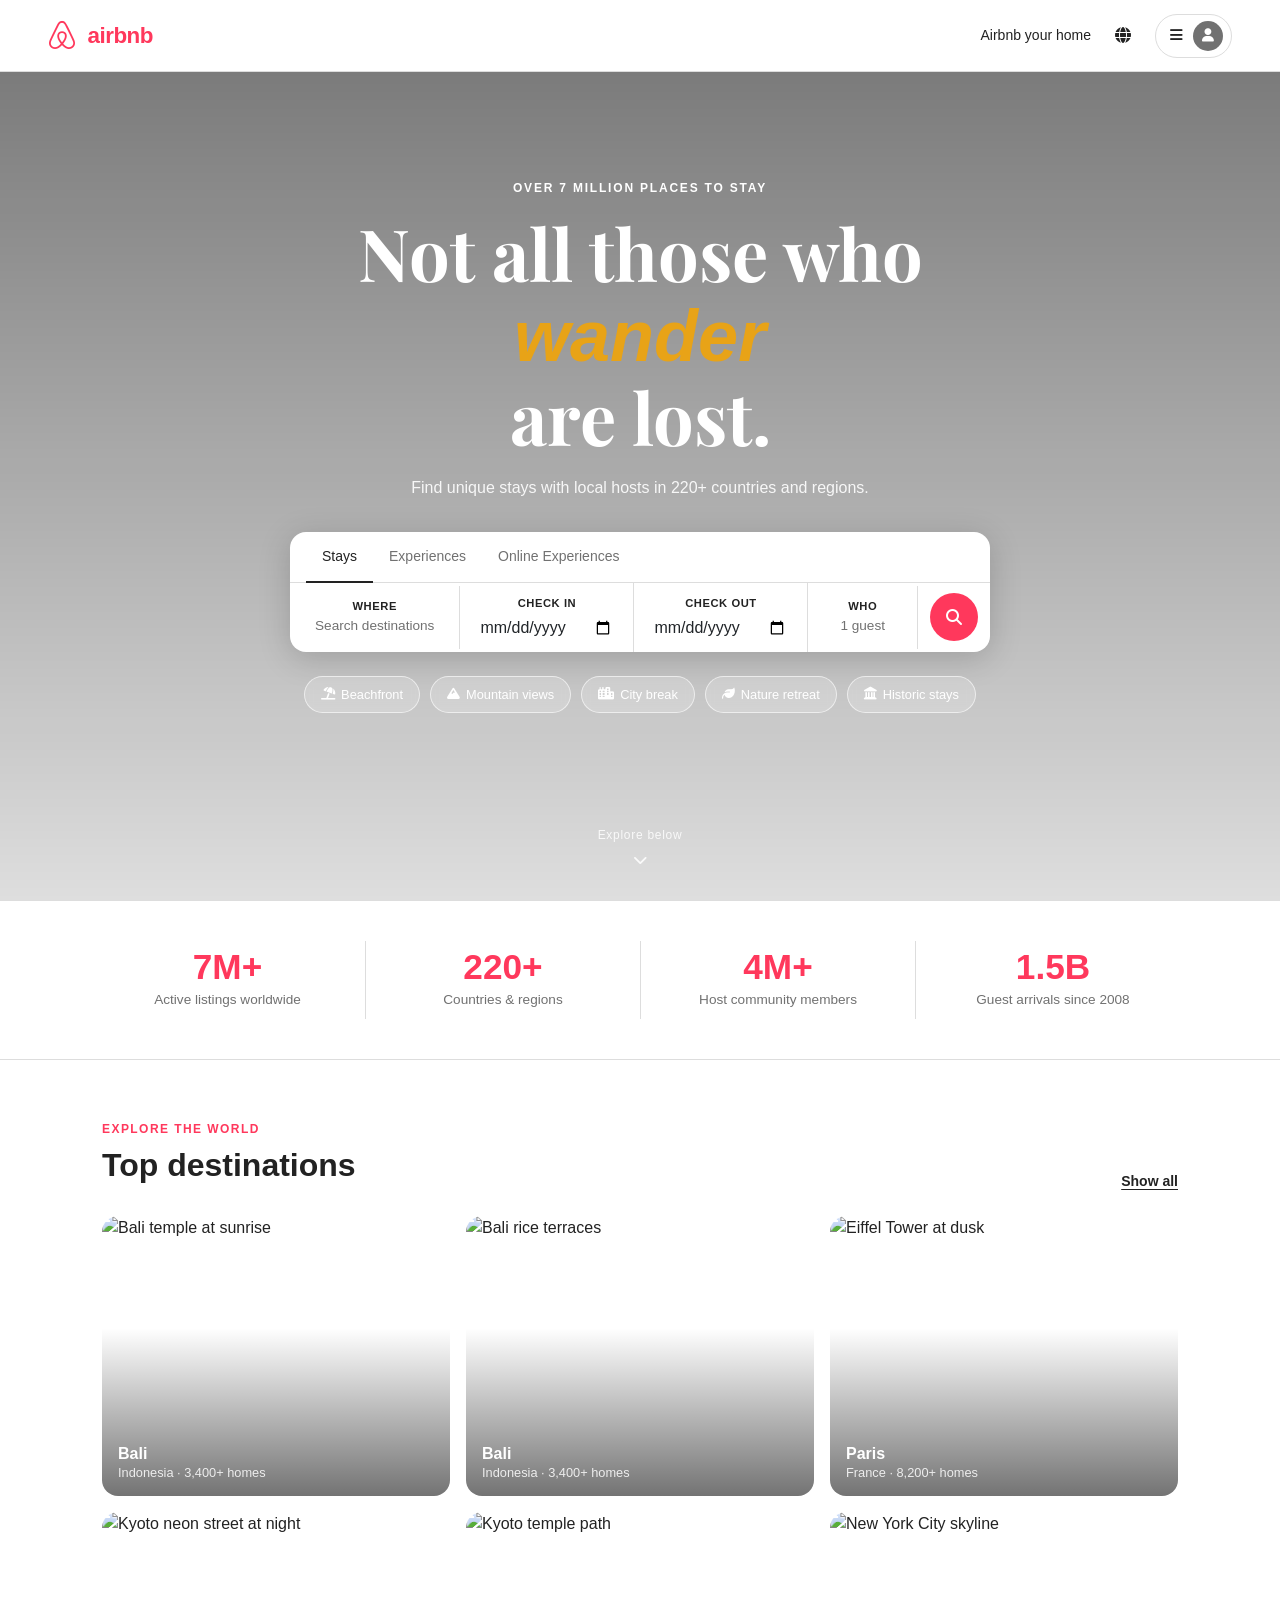
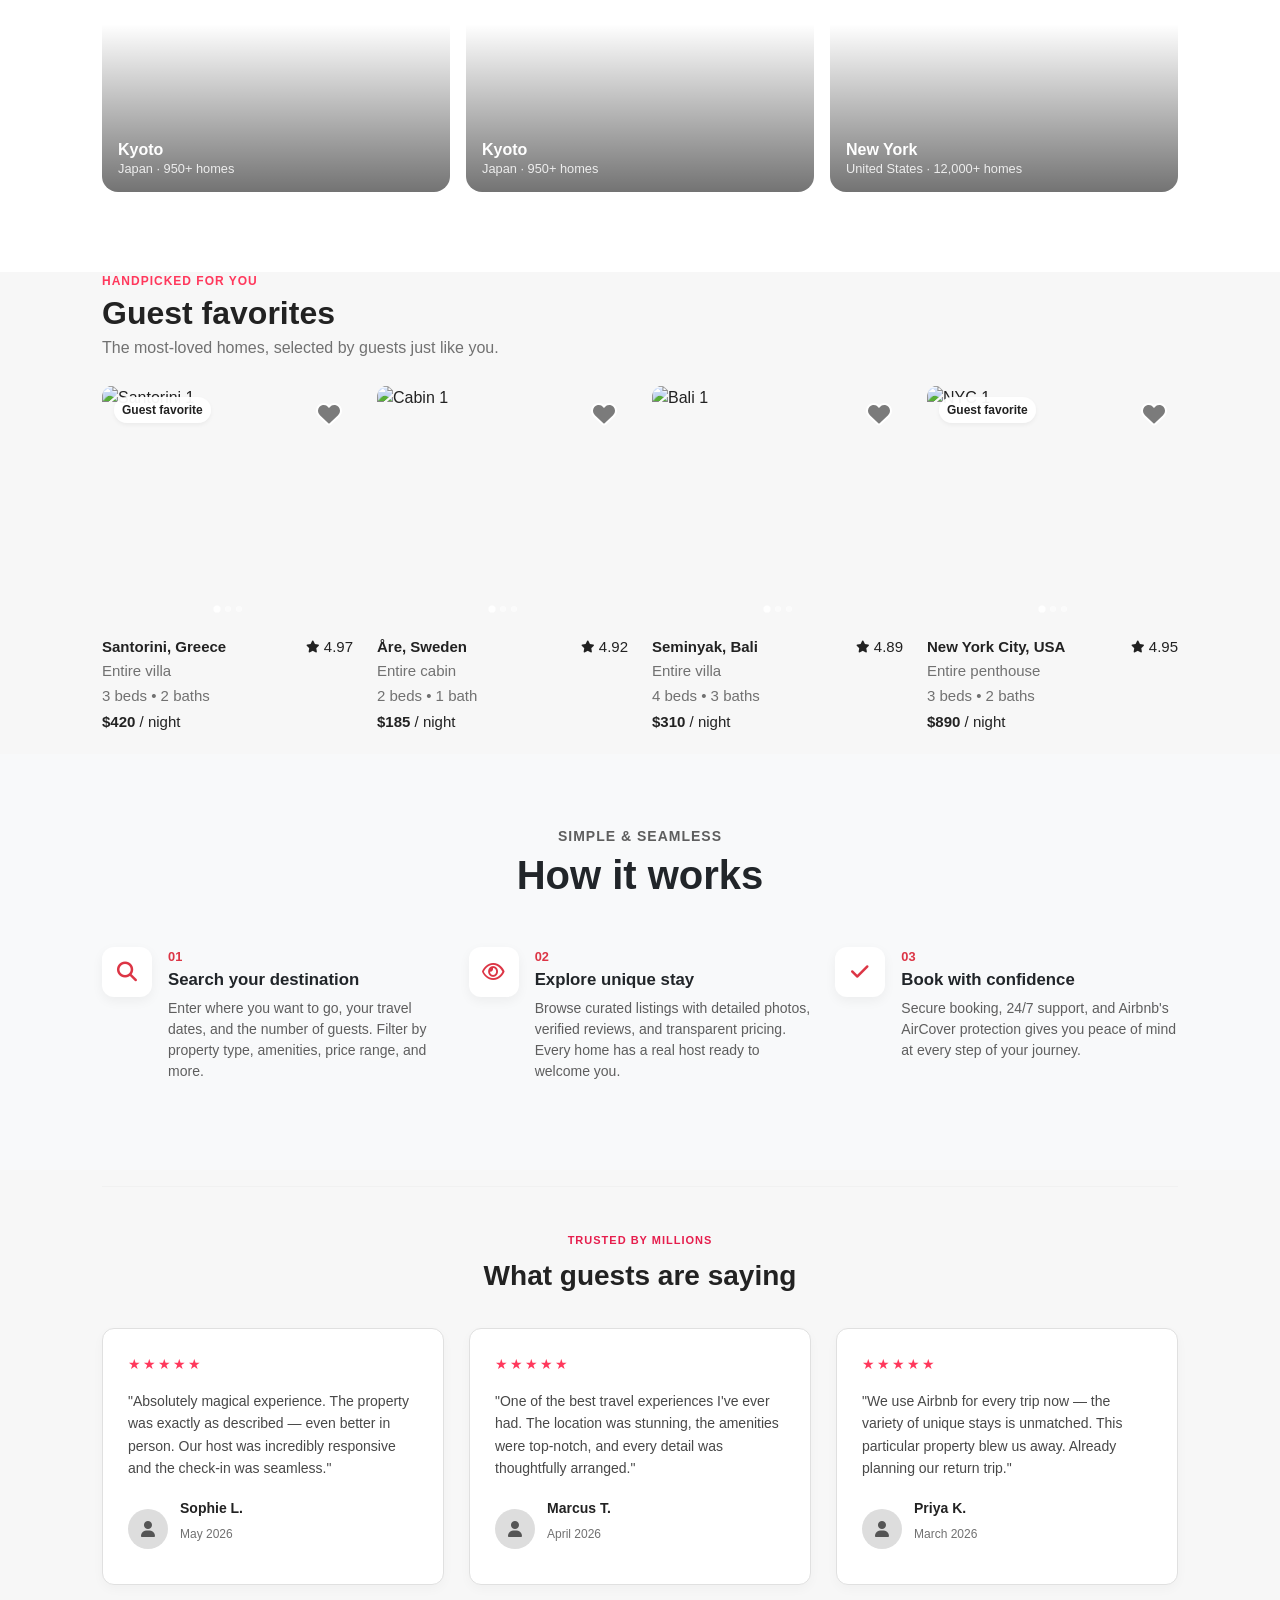
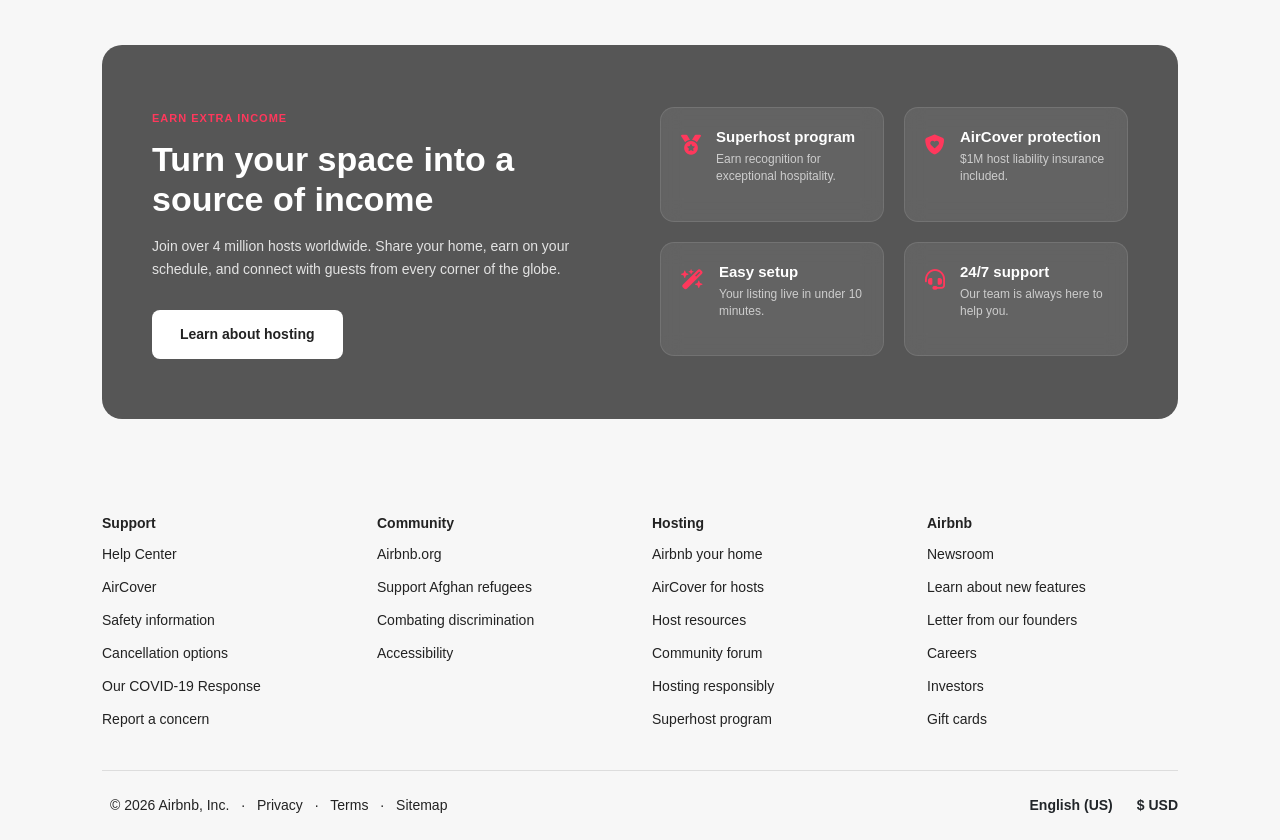
==== index.html @ 37ff48f1 "style(hero, layout): darken hero background and fix container alignment - Changed stat and destinati" ====
<!DOCTYPE html>
<html lang="en">

<head>
  <meta charset="UTF-8" />
  <meta name="viewport" content="width=device-width, initial-scale=1.0" />
  <title>Airbnb – Find unique stays</title>

  <!-- ============================================================
       EXTERNAL DEPENDENCIES
       • Bootstrap 5.3 – Grid, utilities, components
       • Font Awesome 6 – Icons (search, globe, bars, user, etc.)
       • Google Fonts – Playfair Display (display) + Inter (body)
  ============================================================ -->
  <link href="https://cdn.jsdelivr.net/npm/bootstrap@5.3.3/dist/css/bootstrap.min.css" rel="stylesheet"/>
  <link href="https://cdnjs.cloudflare.com/ajax/libs/font-awesome/6.5.0/css/all.min.css" rel="stylesheet" />
  <link href="https://fonts.googleapis.com/css2?family=Playfair+Display:wght@700&family=Inter:wght@400;500;600&display=swap" rel="stylesheet"/>

  <!-- Custom CSS -->
    <link rel="stylesheet" href="CSS/utilities.css">
    <link rel="stylesheet" href="CSS/style.css">
    <link rel="stylesheet" href="CSS/responsive.css">
    <link rel="stylesheet" href="CSS/HIW.css">
    <link rel="stylesheet" href="./CSS/footer.css">
    <link rel="stylesheet" href="./CSS/guest.css">
    <link rel="stylesheet" href="CSS/CTA.css">
</head>
<body>

  <!-- ============================================================
       NAVBAR
       • Sticky top bar: logo | host link | globe | pill (menu+avatar)
       • Profile dropdown revealed on hover (pure CSS)
  ============================================================ -->
  <nav class="airbnb-nav d-flex align-items-center" aria-label="Main navigation">
    <div class="container-fluid px-4 px-md-5 d-flex align-items-center justify-content-between">

      <!-- Logo -->
      <a href="index.html" class="nav-logo d-inline-flex align-items-center gap-2 text-decoration-none fw-bold" aria-label="Airbnb home" style="color: #FF385C; font-size: 1.4rem; letter-spacing: -0.5px;">
         <i class="fa-brands fa-airbnb" style="font-size: 2rem;"></i>
           <span>airbnb</span>
      </a>

      <!-- Right controls -->
      <div class="d-flex align-items-center gap-3">

        <!-- "Airbnb your home" – hidden on mobile via CSS -->
        <a href="#" class="nav-host-link">Airbnb your home</a>

        <!-- Globe / language -->
        <button class="nav-icon-btn" aria-label="Choose language">
          <i class="fa-solid fa-globe"></i>
        </button>

        <!-- Profile pill with dropdown -->
        <div class="nav-pill" tabindex="0" role="button" aria-haspopup="true" aria-expanded="false" aria-label="Profile and menu">
          <!-- Hamburger icon -->
          <i class="fa-solid fa-bars" style="font-size:0.9rem; color:var(--brand-dark);"></i>
          <!-- Avatar circle -->
          <div class="nav-avatar">
            <i class="fa-solid fa-user" style="font-size:0.85rem;"></i>
          </div>

          <!-- Dropdown menu (pure-CSS show on hover) -->
          <div class="profile-dropdown" role="menu">
            <a href="#" role="menuitem">Sign up</a>
            <a href="#" role="menuitem">Log in</a>
            <div class="dropdown-divider" role="separator"></div>
            <a href="#" role="menuitem">Airbnb your home</a>
            <a href="explore.html" role="menuitem" >Explore</a>
            <a href="trip.html" role="menuitem">My trips</a>
            <a href="#" role="menuitem">Wishlist</a>
            <div class="dropdown-divider" role="separator"></div>
            <a href="#" role="menuitem">Help centre</a>
          </div>
        </div>
        <!-- /Profile pill -->

      </div>
      <!-- /Right controls -->

    </div>
  </nav>
  <!-- /NAVBAR -->


  <!-- ============================================================
       HERO SECTION
       • Full-viewport background image (lake + mountains)
       • Serif headline with gold "wander" accent
       • Search card with Stays / Experiences tabs
       • Category filter pills
       • Bouncing "Explore below" indicator
  ============================================================ -->
  <section class="hero-section" aria-label="Hero">

    <!-- Background image layer -->
    <div class="hero-bg" role="img" aria-label="Scenic lake surrounded by mountains"></div>

    <!-- Centred headline + search card -->
    <div class="hero-content">

      <!-- Eyebrow label -->
      <p class="hero-eyebrow">Over 7 million places to stay</p>

      <!-- Main headline – serif + gold accent word -->
      <h1 class="hero-headline">
        Not all those who<br>
        <span class="accent">wander</span><br>
        are lost.
      </h1>

      <!-- Subheadline -->
      <p class="hero-subtext">Find unique stays with local hosts in 220+ countries and regions.</p>

      <!-- ---- Search Card ---- -->
      <div class="search-card" role="search" aria-label="Search for stays">

        <!-- Tab row -->
        <div class="search-tabs" role="tablist">
          <button class="search-tab active" role="tab" aria-selected="true">Stays</button>
          <button class="search-tab" role="tab" aria-selected="false">Experiences</button>
          <button class="search-tab" role="tab" aria-selected="false">Online Experiences</button>
        </div>

        <!-- Input fields + search button -->
        <div class="search-inputs">

          <!-- WHERE -->
          <div class="search-field" role="group" aria-label="Where to search">
            <div class="search-field-label">Where</div>
            <div class="search-field-value">Search destinations</div>
          </div>

          <!-- CHECK IN -->
        <div class="search-field" role="group" aria-label="Check-in date">
          <label for="check-in-date" class="search-field-label d-block fw-bold mb-1">Check in</label>
          <div class="search-field-value position-relative">
            <input 
              type="date" 
              id="check-in-date" 
              class="form-control border-0 p-0 shadow-none bg-transparent" 
              required
            >
          </div>
        </div>


          <!-- CHECK OUT -->
        <div class="search-field" role="group" aria-label="Check-out date">
          <label for="check-out-date" class="search-field-label d-block fw-bold mb-1">Check out</label>
          <div class="search-field-value position-relative">
            <input 
              type="date" 
              id="check-out-date" 
              class="form-control border-0 p-0 shadow-none bg-transparent" 
              required
            >
          </div>
        </div>
          <!-- WHO -->
          <div class="search-field" role="group" aria-label="Number of guests">
            <div class="search-field-label">Who</div>
            <div class="search-field-value">1 guest</div>
          </div>

          <!-- Search button -->
          <div class="search-btn-wrapper">
            <button class="search-btn" aria-label="Search">
              <i class="fa-solid fa-magnifying-glass"></i>
            </button>
          </div>

        </div>
        <!-- /Input fields -->

      </div>
      <!-- /Search Card -->

      <!-- ---- Category Filter Pills ---- -->
      <div class="hero-pills mb-5" role="list" aria-label="Filter by type">
        <button class="hero-pill" role="listitem">
          <i class="fa-solid fa-umbrella-beach"></i> Beachfront
        </button>
        <button class="hero-pill" role="listitem">
          <i class="fa-solid fa-mountain"></i> Mountain views
        </button>
        <button class="hero-pill" role="listitem">
          <i class="fa-solid fa-city"></i> City break
        </button>
        <button class="hero-pill" role="listitem">
          <i class="fa-solid fa-leaf"></i> Nature retreat
        </button>
        <button class="hero-pill" role="listitem">
          <i class="fa-solid fa-landmark"></i> Historic stays
        </button>
      </div>
      <!-- /Category Filter Pills -->

    </div>
    <!-- /hero-content -->

    <!-- ---- Bouncing "Explore below" indicator ---- -->
    <div class="explore-below" aria-hidden="true">
      <span>Explore below</span>
      <i class="fa-solid fa-chevron-down"></i>
    </div>
    <!-- /Explore below -->

  </section>
  <!-- /HERO SECTION -->


  <!-- ============================================================
       STAT SECTION
       • Four key numbers displayed in a horizontal row
       • Pink numbers, grey labels, vertical dividers between items
       • No animations (as per PDF note)
       • Fixed to standard container for perfect grid alignment
  ============================================================ -->
  <section class="stat-section" aria-label="Key statistics">
    <div class="container">
      <div class="row text-center">

        <!-- Stat 1: Active listings -->
        <div class="col-6 col-md-3 stat-item py-2">
          <div class="stat-number">7M+</div>
          <div class="stat-label">Active listings worldwide</div>
        </div>

        <!-- Stat 2: Countries & regions -->
        <div class="col-6 col-md-3 stat-item py-2">
          <div class="stat-number">220+</div>
          <div class="stat-label">Countries &amp; regions</div>
        </div>

        <!-- Stat 3: Host community members -->
        <div class="col-6 col-md-3 stat-item py-2">
          <div class="stat-number">4M+</div>
          <div class="stat-label">Host community members</div>
        </div>

        <!-- Stat 4: Guest arrivals -->
        <div class="col-6 col-md-3 stat-item py-2">
          <div class="stat-number">1.5B</div>
          <div class="stat-label">Guest arrivals since 2008</div>
        </div>

      </div>
    </div>
  </section>
  <!-- /STAT SECTION -->


  <!-- ============================================================
       TOP DESTINATIONS SECTION
       • Pink eyebrow, bold headline, "Show all" link
       • 2×3 mosaic grid: two tall cards + one wide card per row
       • Cards have image + gradient overlay + city name/meta
       • Hover: image scales up slightly
  ============================================================ -->
 <!-- ============================================================
       TOP DESTINATIONS SECTION
       • Fixed to standard container for perfect grid alignment
  ============================================================ -->
  <section class="destinations-section" aria-label="Top destinations">
    <div class="container">

      <!-- Section header row -->
      <div class="d-flex align-items-end justify-content-between mb-4">
        <div>
          <!-- Pink eyebrow -->
          <p class="section-eyebrow">Explore the world</p>
          <!-- Bold headline -->
          <h2 class="section-title">Top destinations</h2>
        </div>
        <!-- Show all link -->
        <a href="explore.html" class="show-all-link">Show all</a>
      </div>
      <!-- /Section header -->

      <!-- ---- Destination Grid ---- -->
      <div class="row g-3">

        <!-- Row 1 -->

        <!-- Card 1 – Bali (small left) -->
        <div class="col-12 col-sm-6 col-md-4">
          <article class="dest-card dest-card-tall" aria-label="Bali, Indonesia">
            <img
              src="https://images.unsplash.com/photo-1537996194471-e657df975ab4?w=600&q=80"
              alt="Bali temple at sunrise"
              loading="lazy"
            />
            <div class="dest-card-text">
              <div class="dest-card-city">Bali</div>
              <div class="dest-card-meta">Indonesia · 3,400+ homes</div>
            </div>
          </article>
        </div>

        <!-- Card 2 – Bali (small centre) -->
        <div class="col-12 col-sm-6 col-md-4">
          <article class="dest-card dest-card-tall" aria-label="Bali, Indonesia (second view)">
            <img
              src="https://images.unsplash.com/photo-1552733407-5d5c46c3bb3b?w=600&q=80"
              alt="Bali rice terraces"
              loading="lazy"
            />
            <div class="dest-card-text">
              <div class="dest-card-city">Bali</div>
              <div class="dest-card-meta">Indonesia · 3,400+ homes</div>
            </div>
          </article>
        </div>

        <!-- Card 3 – Paris (wide right) -->
        <div class="col-12 col-md-4">
          <article class="dest-card dest-card-tall" aria-label="Paris, France">
            <img
              src="https://images.unsplash.com/photo-1502602898657-3e91760cbb34?w=800&q=80"
              alt="Eiffel Tower at dusk"
              loading="lazy"
            />
            <div class="dest-card-text">
              <div class="dest-card-city">Paris</div>
              <div class="dest-card-meta">France · 8,200+ homes</div>
            </div>
          </article>
        </div>

        <!-- Row 2 -->

        <!-- Card 4 – Kyoto (small left) -->
        <div class="col-12 col-sm-6 col-md-4">
          <article class="dest-card dest-card-short" aria-label="Kyoto, Japan">
            <img
              src="https://images.unsplash.com/photo-1528360983277-13d401cdc186?w=600&q=80"
              alt="Kyoto neon street at night"
              loading="lazy"
            />
            <div class="dest-card-text">
              <div class="dest-card-city">Kyoto</div>
              <div class="dest-card-meta">Japan · 950+ homes</div>
            </div>
          </article>
        </div>

        <!-- Card 5 – Kyoto (small centre) -->
        <div class="col-12 col-sm-6 col-md-4">
          <article class="dest-card dest-card-short" aria-label="Kyoto, Japan (second view)">
            <img
              src="https://images.unsplash.com/photo-1493976040374-85c8e12f0c0e?w=600&q=80"
              alt="Kyoto temple path"
              loading="lazy"
            />
            <div class="dest-card-text">
              <div class="dest-card-city">Kyoto</div>
              <div class="dest-card-meta">Japan · 950+ homes</div>
            </div>
          </article>
        </div>

        <!-- Card 6 – New York (wide right) -->
        <div class="col-12 col-md-4">
          <article class="dest-card dest-card-short" aria-label="New York, United States">
            <img
              src="https://images.unsplash.com/photo-1485871981521-5b1fd3805eee?w=800&q=80"
              alt="New York City skyline"
              loading="lazy"
            />
            <div class="dest-card-text">
              <div class="dest-card-city">New York</div>
              <div class="dest-card-meta">United States · 12,000+ homes</div>
            </div>
          </article>
        </div>

      </div>
      <!-- /Destination Grid -->

    </div>
  </section>
  <!-- /TOP DESTINATIONS SECTION -->
    <!-- ============================================================
       Dilakshan's Guest cards section start
  ============================================================ -->
<div class="container">
    <!-- Header Section -->
    <div class="section-header">
        <div>
            <div class="subtitle">Handpicked for you</div>
            <h1 class="main-title">Guest favorites</h1>
            <div class="description">The most-loved homes, selected by guests just like you.</div>
        </div>
    </div>

    <!-- Cards Grid -->
    <div class="row">
        <!-- Card 1 -->
        <div class="col-xl-3 col-lg-4 col-md-6 col-sm-12">
            <div class="card-custom" id="card-1">
                <div class="image-container">
                    <div class="badge-favorite">Guest favorite</div>
                    <button class="like-btn" onclick="toggleLike(this, event)">
                        <i class="fa-solid fa-heart"></i>
                    </button>
                    
                    <div class="nav-arrow prev" onclick="moveSlide('card-1', -1, event)"><i class="fa-solid fa-chevron-left"></i></div>
                    <div class="nav-arrow next" onclick="moveSlide('card-1', 1, event)"><i class="fa-solid fa-chevron-right"></i></div>
                    
                    <div class="carousel-inner-custom" data-index="0">
                        <div class="carousel-slide"><img src="https://images.unsplash.com/photo-1533105079780-92b9be482077?auto=format&fit=crop&w=600&q=80" alt="Santorini 1"></div>
                        <div class="carousel-slide"><img src="https://images.unsplash.com/photo-1570077188670-e3a8d69ac5ff?auto=format&fit=crop&w=600&q=80" alt="Santorini 2"></div>
                        <div class="carousel-slide"><img src="https://images.unsplash.com/photo-1469854523086-cc02fe5d8800?auto=format&fit=crop&w=600&q=80" alt="Santorini 3"></div>
                    </div>

                    <div class="dots-container">
                        <div class="dot active"></div>
                        <div class="dot"></div>
                        <div class="dot"></div>
                    </div>
                </div>
                <div class="card-details">
                    <div class="location-rating">
                        <span>Santorini, Greece</span>
                        <span class="rating"><i class="fa-solid fa-star star-icon"></i> 4.97</span>
                    </div>
                    <div class="type-details">Entire villa</div>
                    <div class="type-details">3 beds • 2 baths</div>
                    <div class="price-info">$420 <span>/ night</span></div>
                </div>
            </div>
        </div>

        <!-- Card 2 -->
        <div class="col-xl-3 col-lg-4 col-md-6 col-sm-12">
            <div class="card-custom" id="card-2">
                <div class="image-container">
                    <button class="like-btn" onclick="toggleLike(this, event)">
                        <i class="fa-solid fa-heart"></i>
                    </button>
                    
                    <div class="nav-arrow prev" onclick="moveSlide('card-2', -1, event)"><i class="fa-solid fa-chevron-left"></i></div>
                    <div class="nav-arrow next" onclick="moveSlide('card-2', 1, event)"><i class="fa-solid fa-chevron-right"></i></div>
                    
                    <div class="carousel-inner-custom" data-index="0">
                        <div class="carousel-slide"><img src="https://images.unsplash.com/photo-1510798831971-661eb04b3739?auto=format&fit=crop&w=600&q=80" alt="Cabin 1"></div>
                        <div class="carousel-slide"><img src="https://images.unsplash.com/photo-1542718610-a1d656d1884c?auto=format&fit=crop&w=600&q=80" alt="Cabin 2"></div>
                        <div class="carousel-slide"><img src="https://images.unsplash.com/photo-1449034446853-66c86144b0ad?auto=format&fit=crop&w=600&q=80" alt="Cabin 3"></div>
                    </div>

                    <div class="dots-container">
                        <div class="dot active"></div>
                        <div class="dot"></div>
                        <div class="dot"></div>
                    </div>
                </div>
                <div class="card-details">
                    <div class="location-rating">
                        <span>Åre, Sweden</span>
                        <span class="rating"><i class="fa-solid fa-star star-icon"></i> 4.92</span>
                    </div>
                    <div class="type-details">Entire cabin</div>
                    <div class="type-details">2 beds • 1 bath</div>
                    <div class="price-info">$185 <span>/ night</span></div>
                </div>
            </div>
        </div>

        <!-- Card 3 -->
        <div class="col-xl-3 col-lg-4 col-md-6 col-sm-12">
            <div class="card-custom" id="card-3">
                <div class="image-container">
                    <button class="like-btn" onclick="toggleLike(this, event)">
                        <i class="fa-solid fa-heart"></i>
                    </button>
                    
                    <div class="nav-arrow prev" onclick="moveSlide('card-3', -1, event)"><i class="fa-solid fa-chevron-left"></i></div>
                    <div class="nav-arrow next" onclick="moveSlide('card-3', 1, event)"><i class="fa-solid fa-chevron-right"></i></div>
                    
                    <div class="carousel-inner-custom" data-index="0">
                        <div class="carousel-slide"><img src="https://images.unsplash.com/photo-1537996194471-e657df975ab4?auto=format&fit=crop&w=600&q=80" alt="Bali 1"></div>
                        <div class="carousel-slide"><img src="https://images.unsplash.com/photo-1441974231531-c6227db76b6e?auto=format&fit=crop&w=600&q=80" alt="Bali 2"></div>
                        <div class="carousel-slide"><img src="https://images.unsplash.com/photo-1537953773345-d172ccf13cf1?auto=format&fit=crop&w=600&q=80" alt="Bali 3"></div>
                    </div>

                    <div class="dots-container">
                        <div class="dot active"></div>
                        <div class="dot"></div>
                        <div class="dot"></div>
                    </div>
                </div>
                <div class="card-details">
                    <div class="location-rating">
                        <span>Seminyak, Bali</span>
                        <span class="rating"><i class="fa-solid fa-star star-icon"></i> 4.89</span>
                    </div>
                    <div class="type-details">Entire villa</div>
                    <div class="type-details">4 beds • 3 baths</div>
                    <div class="price-info">$310 <span>/ night</span></div>
                </div>
            </div>
        </div>

        <!-- Card 4 -->
        <div class="col-xl-3 col-lg-4 col-md-6 col-sm-12">
            <div class="card-custom" id="card-4">
                <div class="image-container">
                    <div class="badge-favorite">Guest favorite</div>
                    <button class="like-btn" onclick="toggleLike(this, event)">
                        <i class="fa-solid fa-heart"></i>
                    </button>
                    
                    <div class="nav-arrow prev" onclick="moveSlide('card-4', -1, event)"><i class="fa-solid fa-chevron-left"></i></div>
                    <div class="nav-arrow next" onclick="moveSlide('card-4', 1, event)"><i class="fa-solid fa-chevron-right"></i></div>
                    
                    <div class="carousel-inner-custom" data-index="0">
                        <div class="carousel-slide"><img src="https://images.unsplash.com/photo-1512917774080-9991f1c4c750?auto=format&fit=crop&w=600&q=80" alt="NYC 1"></div>
                        <div class="carousel-slide"><img src="https://images.unsplash.com/photo-1600585154340-be6161a56a0c?auto=format&fit=crop&w=600&q=80" alt="NYC 2"></div>
                        <div class="carousel-slide"><img src="https://images.unsplash.com/photo-1600607687939-ce8a6c25118c?auto=format&fit=crop&w=600&q=80" alt="NYC 3"></div>
                    </div>

                    <div class="dots-container">
                        <div class="dot active"></div>
                        <div class="dot"></div>
                        <div class="dot"></div>
                    </div>
                </div>
                <div class="card-details">
                    <div class="location-rating">
                        <span>New York City, USA</span>
                        <span class="rating"><i class="fa-solid fa-star star-icon"></i> 4.95</span>
                    </div>
                    <div class="type-details">Entire penthouse</div>
                    <div class="type-details">3 beds • 2 baths</div>
                    <div class="price-info">$890 <span>/ night</span></div>
                </div>
            </div>
        </div>
    </div>
</div>
   <!-- /Dilakshan's Guest cards section end -->

    <!-- ============================================================
       Lakshana's How it works section start
  ============================================================ -->
   <section class="how-it-works py-5 bg-light">
    <div class="container py-4">
      <div class="text-center mb-5">
        <p class="text-uppercase text-danger fw-bold tracking-wide small mb-1">Simple & Seamless</p>
        <h2 class="fw-bold text-dark display-6">How it works</h2>
      </div>

      <div class="row g-4 justify-content-center">

        <div class="col-lg-4 col-md-6">
          <div class="d-flex align-items-start gap-3">
            <div class="icon-box flex-shrink-0 d-flex align-items-center justify-content-center">
              <i class="fa-solid fa-magnifying-glass text-danger fs-5"></i>
            </div>
            <div>
              <span class="step-number text-danger fw-semibold d-block small mb-1">01</span>
              <h5 class="fw-bold text-dark mb-2">Search your destination</h5>
              <p class="text-muted small lh-base">Enter where you want to go, your travel dates, and the number of guests. Filter by property type, amenities, price range, and more.</p>
            </div>
          </div>
        </div>

        <div class="col-lg-4 col-md-6">
          <div class="d-flex align-items-start gap-3">
            <div class="icon-box flex-shrink-0 d-flex align-items-center justify-content-center">
              <i class="fa-regular fa-eye text-danger fs-5"></i>
            </div>
            <div>
              <span class="step-number text-danger fw-semibold d-block small mb-1">02</span>
              <h5 class="fw-bold text-dark mb-2">Explore unique stay</h5>
              <p class="text-muted small lh-base">Browse curated listings with detailed photos, verified reviews, and transparent pricing. Every home has a real host ready to welcome you.</p>
            </div>
          </div>
        </div>

        <div class="col-lg-4 col-md-6">
          <div class="d-flex align-items-start gap-3">
            <div class="icon-box flex-shrink-0 d-flex align-items-center justify-content-center">
              <i class="fa-solid fa-check text-danger fs-5"></i>
            </div>
            <div>
              <span class="step-number text-danger fw-semibold d-block small mb-1">03</span>
              <h5 class="fw-bold text-dark mb-2">Book with confidence</h5>
              <p class="text-muted small lh-base">Secure booking, 24/7 support, and Airbnb's AirCover protection gives you peace of mind at every step of your journey.</p>
            </div>
          </div>
        </div>

      </div>
    </div>
  </section>





  


    <!-- /Lakshana's  How it works section end -->

    <!-- ============================================================
       Lakshana's Testimonial and Host CTA Section start
  ============================================================ -->
  
      <div class="container">
        <hr class="divider">

        <section class="testimonials-section">
            <span class="tagline">TRUSTED BY MILLIONS</span>
            <h3 class="testimonials-heading">What guests are saying</h3>

            <div class="testimonials-grid">
                <div class="testimonial-card">
                    <div class="stars">★★★★★</div>
                    <p class="review-text">"Absolutely magical experience. The property was exactly as described — even better in person. Our host was incredibly responsive and the check-in was seamless."</p>
                    <div class="user-info">
                        <div class="avatar"><i class="fa-solid fa-user"></i></div>
                        <div>
                            <h4 class="user-name">Sophie L.</h4>
                            <p class="review-date">May 2026</p>
                        </div>
                    </div>
                </div>

                <div class="testimonial-card">
                    <div class="stars">★★★★★</div>
                    <p class="review-text">"One of the best travel experiences I've ever had. The location was stunning, the amenities were top-notch, and every detail was thoughtfully arranged."</p>
                    <div class="user-info">
                        <div class="avatar"><i class="fa-solid fa-user"></i></div>
                        <div>
                            <h4 class="user-name">Marcus T.</h4>
                            <p class="review-date">April 2026</p>
                        </div>
                    </div>
                </div>

                <div class="testimonial-card">
                    <div class="stars">★★★★★</div>
                    <p class="review-text">"We use Airbnb for every trip now — the variety of unique stays is unmatched. This particular property blew us away. Already planning our return trip."</p>
                    <div class="user-info">
                        <div class="avatar"><i class="fa-solid fa-user"></i></div>
                        <div>
                            <h4 class="user-name">Priya K.</h4>
                            <p class="review-date">March 2026</p>
                        </div>
                    </div>
                </div>
            </div>
        </section>

        <section class="cta-banner">
            <div class="cta-left">
                <span class="cta-tagline">EARN EXTRA INCOME</span>
                <h2 class="cta-title">Turn your space into a source of income</h2>
                <p class="cta-desc">Join over 4 million hosts worldwide. Share your home, earn on your schedule, and connect with guests from every corner of the globe.</p>
                <a href="#" class="cta-btn">Learn about hosting</a>
            </div>

            <div class="cta-right">
                <div class="feature-box">
                    <div class="feature-icon"><i class="fa-solid fa-medal"></i></div>
                    <div>
                        <h3>Superhost program</h3>
                        <p>Earn recognition for exceptional hospitality.</p>
                    </div>
                </div>
                <div class="feature-box">
                    <div class="feature-icon"><i class="fa-solid fa-shield-heart"></i></div>
                    <div>
                        <h3>AirCover protection</h3>
                        <p>$1M host liability insurance included.</p>
                    </div>
                </div>
                <div class="feature-box">
                    <div class="feature-icon"><i class="fa-solid fa-wand-magic-sparkles"></i></div>
                    <div>
                        <h3>Easy setup</h3>
                        <p>Your listing live in under 10 minutes.</p>
                    </div>
                </div>
                <div class="feature-box">
                    <div class="feature-icon"><i class="fa-solid fa-headset"></i></div>
                    <div>
                        <h3>24/7 support</h3>
                        <p>Our team is always here to help you.</p>
                    </div>
                </div>
            </div>
        </section>
    </div>





  


    <!-- /Lakshana's  Testimonial and Host CTA Section end -->

    <!-- ============================================================
       Dilakshan's Footer Section start
  ============================================================ -->
<footer class="pt-5 mt-5">
        <div class="container">
            <div class="row g-4 pb-4">
                <div class="col-6 col-md-3">
                    <h6>Support</h6>
                    <ul>
                        <li><a href="#">Help Center</a></li>
                        <li><a href="#">AirCover</a></li>
                        <li><a href="#">Safety information</a></li>
                        <li><a href="#">Cancellation options</a></li>
                        <li><a href="#">Our COVID-19 Response</a></li>
                        <li><a href="#">Report a concern</a></li>
                    </ul>
                </div>

                <div class="col-6 col-md-3">
                    <h6>Community</h6>
                    <ul>
                        <li><a href="#">Airbnb.org</a></li>
                        <li><a href="#">Support Afghan refugees</a></li>
                        <li><a href="#">Combating discrimination</a></li>
                        <li><a href="#">Accessibility</a></li>
                    </ul>
                </div>

                <div class="col-6 col-md-3">
                    <h6>Hosting</h6>
                    <ul>
                        <li><a href="#">Airbnb your home</a></li>
                        <li><a href="#">AirCover for hosts</a></li>
                        <li><a href="#">Host resources</a></li>
                        <li><a href="#">Community forum</a></li>
                        <li><a href="#">Hosting responsibly</a></li>
                        <li><a href="#">Superhost program</a></li>
                    </ul>
                </div>

                <div class="col-6 col-md-3">
                    <h6>Airbnb</h6>
                    <ul>
                        <li><a href="#">Newsroom</a></li>
                        <li><a href="#">Learn about new features</a></li>
                        <li><a href="#">Letter from our founders</a></li>
                        <li><a href="#">Careers</a></li>
                        <li><a href="#">Investors</a></li>
                        <li><a href="#">Gift cards</a></li>
                    </ul>
                </div>
            </div>

            <div class="footer-bottom d-flex flex-column flex-md-row justify-content-between align-items-center">
                <div class="footer-bottom-left text-center text-md-start mb-3 mb-md-0">
                    <span class="text-danger me-2"><i class="bi bi-geo-alt-fill"></i></span>
                    <span>&copy; 2026 Airbnb, Inc.</span>
                    <span class="mx-2">&middot;</span>
                    <a href="#">Privacy</a>
                    <span class="mx-2">&middot;</span>
                    <a href="#">Terms</a>
                    <span class="mx-2">&middot;</span>
                    <a href="#">Sitemap</a>
                </div>

                <div class="footer-bottom-right d-flex justify-content-center justify-content-md-end">
                    <a href="#" class="text-dark"><i class="bi bi-globe"></i> English (US)</a>
                    <a href="#" class="text-dark">$ USD</a>
                </div>
            </div>
        </div>
    </footer>
    <!-- /Dilakshan's  Footer Section end -->


  <!-- ============================================================
       BOOTSTRAP JS  (bundle includes Popper – needed for dropdowns
       if Bootstrap's own JS components are ever activated)
  ============================================================ -->
  <script
    src="https://cdn.jsdelivr.net/npm/bootstrap@5.3.3/dist/js/bootstrap.bundle.min.js"
    defer
  ></script>
  <script>
    // Slide Navigation Function
    function moveSlide(cardId, direction, event) {
        event.stopPropagation(); // Prevents clicking the arrow from triggering card action
        
        const card = document.getElementById(cardId);
        const track = card.querySelector('.carousel-inner-custom');
        const dots = card.querySelectorAll('.dot');
        
        let currentIndex = parseInt(track.getAttribute('data-index'));
        const totalSlides = 3; // Given as 3 images per card
        
        currentIndex += direction;
        
        if (currentIndex >= totalSlides) {
            currentIndex = 0;
        } else if (currentIndex < 0) {
            currentIndex = totalSlides - 1;
        }
        
        // Update index attribute
        track.setAttribute('data-index', currentIndex);
        
        // Apply CSS translate for smooth transition
        const percentage = -(currentIndex * 33.333);
        track.style.transform = `translateX(${percentage}%)`;
        
        // Update Active Dot
        dots.forEach((dot, idx) => {
            if (idx === currentIndex) {
                dot.classList.add('active');
            } else {
                dot.classList.remove('active');
            }
        });
    }

    // Like Button Toggle Function
    function toggleLike(button, event) {
        event.stopPropagation(); // Prevents clicking the heart from triggering card action
        button.classList.toggle('liked');
    }
  </script>

</body>
</html>
---- CSS/utilities.css ----
/* ============================================================
       SECTION 2 – UTILITIES CSS  (reusable helper classes)
    ============================================================ */

    /* Vertical centering shorthand */
    .flex-center {
      display: flex;
      align-items: center;
      justify-content: center;
    }

    /* Consistent section padding */
    .section-pad {
      padding-top: 60px;
      padding-bottom: 60px;
    }

    /* Pink text utility */
    .text-brand {
      color: var(--brand-pink) !important;
    }

    /* Muted text utility */
    .text-muted-brand {
      color: var(--brand-mid) !important;
    }
---- CSS/style.css ----
/* ============================================================
       SECTION 1 – STYLE CSS  (base design tokens & components)
    ============================================================ */

    /* ---------- Design Tokens / Color Palette ---------- */
    :root {
      --brand-pink:    #FF385C;   /* Airbnb primary / CTA red-pink         */
      --brand-gold:    #E8A317;   /* Hero headline accent ("wander")        */
      --brand-dark:    #222222;   /* Primary text                           */
      --brand-mid:     #717171;   /* Secondary / muted text                 */
      --brand-light:   #F7F7F7;   /* Section backgrounds                    */
      --brand-white:   #FFFFFF;
      --brand-border:  #DDDDDD;   /* Dividers, pill borders                 */
      --nav-height:    72px;
    }

    /* ---------- Global Reset & Base ---------- */
    *,
    *::before,
    *::after {
      box-sizing: border-box;
      margin: 0;
      padding: 0;
    }

    html {
      scroll-behavior: smooth;
    }

    body {
      font-family: 'Inter', sans-serif;
      color: var(--brand-dark);
      background-color: var(--brand-white);
      -webkit-font-smoothing: antialiased;
    }

    /* ---------- Typography Helpers ---------- */
    .font-display {
      font-family: 'Playfair Display', serif;
    }

    /* ============================================================
       NAVBAR
    ============================================================ */

    /* Sticky white bar that floats above the hero */
    .airbnb-nav {
      position: sticky;
      top: 0;
      z-index: 1050;
      height: var(--nav-height);
      background-color: var(--brand-white);
      border-bottom: 1px solid var(--brand-border);
    }

    /* Logo wordmark */
    .nav-logo {
      font-size: 1.5rem;
      font-weight: 700;
      color: var(--brand-pink);
      text-decoration: none;
      letter-spacing: -0.5px;
    }

    .nav-logo i {
      font-size: 1.3rem;
      margin-right: 4px;
    }

    /* "Airbnb your home" link (right side) */
    .nav-host-link {
      font-size: 0.875rem;
      font-weight: 500;
      color: var(--brand-dark);
      text-decoration: none;
      transition: color 0.2s;
    }

    .nav-host-link:hover {
      color: var(--brand-pink);
    }

    /* Globe icon button */
    .nav-icon-btn {
      background: none;
      border: none;
      color: var(--brand-dark);
      font-size: 1rem;
      padding: 8px;
      border-radius: 50%;
      cursor: pointer;
      transition: background 0.2s;
    }

    .nav-icon-btn:hover {
      background-color: var(--brand-light);
    }

    /* Pill button that holds hamburger + avatar */
    .nav-pill {
      display: flex;
      align-items: center;
      gap: 10px;
      background: var(--brand-white);
      border: 1px solid var(--brand-border);
      border-radius: 24px;
      padding: 6px 8px 6px 14px;
      cursor: pointer;
      transition: box-shadow 0.2s;
      position: relative;
    }

    .nav-pill:hover {
      box-shadow: 0 2px 8px rgba(0, 0, 0, 0.15);
    }

    /* Avatar circle */
    .nav-avatar {
      width: 30px;
      height: 30px;
      border-radius: 50%;
      background-color: #717171;
      display: flex;
      align-items: center;
      justify-content: center;
      color: var(--brand-white);
      font-size: 0.85rem;
    }

    /* ---- Profile Dropdown ---- */
    .profile-dropdown {
      display: none;              /* hidden by default; shown via :focus-within */
      position: absolute;
      top: calc(100% + 8px);
      right: 0;
      min-width: 200px;
      background: var(--brand-white);
      border: 1px solid var(--brand-border);
      border-radius: 12px;
      box-shadow: 0 8px 24px rgba(0, 0, 0, 0.12);
      z-index: 200;
      overflow: hidden;
    }

    /* Show on hover (pure CSS – no JS) */
    .nav-pill:hover .profile-dropdown,
    .nav-pill:focus-within .profile-dropdown {
      display: block;
    }

    .profile-dropdown a {
      display: block;
      padding: 12px 18px;
      font-size: 0.875rem;
      color: var(--brand-dark);
      text-decoration: none;
      transition: background 0.15s;
    }

    .profile-dropdown a:hover {
      background: var(--brand-light);
    }

    /* Divider between "Login" and "Airbnb your home" */
    .profile-dropdown .dropdown-divider {
      border: none;
      border-top: 1px solid var(--brand-border);
      margin: 4px 0;
    }

    .profile-dropdown a.active {
      font-weight: 600;
    }

    /* ============================================================
       HERO SECTION
    ============================================================ */

    /* Full-viewport hero with a background image overlay */
    .hero-section {
      position: relative;
      min-height: calc(100vh - var(--nav-height));
      display: flex;
      flex-direction: column;
      align-items: center;
      justify-content: center;
      overflow: hidden;
    }

    /* Background image – uses an Unsplash lake/mountain landscape */
    .hero-bg {
      position: absolute;
      inset: 0;
      background: linear-gradient(rgba(0, 0, 0, 0.5), rgba(0, 0, 0, 0.1)), 
              url('https://images.unsplash.com/photo-1506905925346-21bda4d32df4?q=80&w=1170&auto=format&fit=crop&ixlib=rb-4.1.0&ixid=M3wxMjA3fDB8MHxwaG90by1wYWdlfHx8fGVufDB8fHx8fA%3D%3D'); /* Replace with your actual image path if different */
      
      background-size: cover;
      background-position: center;
      /* Slight dark overlay to keep text readable */
      filter: brightness(0.75);
      z-index: 0;
    }

    /* All hero content sits above the background */
    .hero-content {
      position: relative;
      z-index: 1;
      text-align: center;
      padding: 0 16px;
      width: 100%;
      max-width: 900px;
    }

    /* Eyebrow label */
    .hero-eyebrow {
      font-size: 0.75rem;
      letter-spacing: 0.15em;
      font-weight: 600;
      color: var(--brand-white);
      text-transform: uppercase;
      margin-bottom: 16px;
    }

    /* Main headline – large serif */
    .hero-headline {
      font-family: 'Playfair Display', serif;
      font-size: clamp(2.5rem, 6vw, 4.5rem);
      font-weight: 700;
      color: var(--brand-white);
      line-height: 1.1;
      margin-bottom: 20px;
    }

    /* "wander" in gold accent – exactly as per PDF */
    .hero-headline .accent {
      color: var(--brand-gold);
      font-style: italic;
    }

    /* Subheadline */
    .hero-subtext {
      font-size: 1rem;
      color: rgba(255, 255, 255, 0.9);
      margin-bottom: 32px;
    }

    /* ---- Search Card ---- */
    .search-card {
      background: var(--brand-white);
      border-radius: 16px;
      box-shadow: 0 6px 32px rgba(0, 0, 0, 0.18);
      overflow: hidden;
      width: 100%;
      max-width: 700px;
      margin: 0 auto 24px;
    }

    /* Tab row (Stays / Experiences / Online Experiences) */
    .search-tabs {
      display: flex;
      gap: 0;
      border-bottom: 1px solid var(--brand-border);
      padding: 0 16px;
    }

    .search-tab {
      background: none;
      border: none;
      padding: 14px 16px;
      font-size: 0.875rem;
      font-weight: 500;
      color: var(--brand-mid);
      cursor: pointer;
      border-bottom: 2px solid transparent;
      margin-bottom: -1px;       /* overlap the card border */
      transition: color 0.2s, border-color 0.2s;
    }

    .search-tab.active {
      color: var(--brand-dark);
      border-bottom-color: var(--brand-dark);
    }

    /* Input row */
    .search-inputs {
      display: grid;
      grid-template-columns: 1.4fr 1fr 1fr 0.9fr auto;
      align-items: center;
    }

    .search-field {
      padding: 12px 20px;
      border-right: 1px solid var(--brand-border);
      cursor: pointer;
      transition: background 0.15s;
    }

    .search-field:last-of-type {
      border-right: none;
    }

    .search-field:hover {
      background: var(--brand-light);
      border-radius: 8px;
    }

    .search-field-label {
      font-size: 0.7rem;
      font-weight: 700;
      text-transform: uppercase;
      letter-spacing: 0.05em;
      color: var(--brand-dark);
      margin-bottom: 2px;
    }

    .search-field-value {
      font-size: 0.85rem;
      color: var(--brand-mid);
    }

    /* Pink search button */
    .search-btn {
      background: var(--brand-pink);
      border: none;
      border-radius: 50%;
      width: 48px;
      height: 48px;
      margin: 8px 12px;
      color: var(--brand-white);
      font-size: 1rem;
      cursor: pointer;
      display: flex;
      align-items: center;
      justify-content: center;
      transition: background 0.2s, transform 0.15s;
      flex-shrink: 0;
    }

    .search-btn:hover {
      background: #e0234a;
      transform: scale(1.05);
    }

    /* ---- Category Pills ---- */
    .hero-pills {
      display: flex;
      flex-wrap: wrap;
      gap: 10px;
      justify-content: center;
      margin-bottom: 80px !important;
    }

    .hero-pill {
      background: rgba(255, 255, 255, 0.2);
      border: 1px solid rgba(255, 255, 255, 0.6);
      border-radius: 24px;
      padding: 8px 16px;
      font-size: 0.8rem;
      font-weight: 500;
      color: var(--brand-white);
      cursor: pointer;
      backdrop-filter: blur(4px);
      transition: background 0.2s, border-color 0.2s;
      display: flex;
      align-items: center;
      gap: 6px;
      white-space: nowrap;
    }

    .hero-pill:hover {
      background: rgba(255, 255, 255, 0.35);
      border-color: var(--brand-white);
    }

    /* ---- "Explore below" Bouncing Indicator ---- */
    .explore-below {
      position: absolute;
      bottom: 28px;
      left: 50%;
      transform: translateX(-50%);
      z-index: 1;
      text-align: center;
      color: rgba(255, 255, 255, 0.85);
    }

    .explore-below span {
      display: block;
      font-size: 0.75rem;
      letter-spacing: 0.06em;
      margin-bottom: 4px;
    }

    /* Bounce animation on the chevron icon */
    .explore-below i {
      font-size: 0.9rem;
      animation: bounce 1.6s ease-in-out infinite;
    }

    @keyframes bounce {
      0%, 100% { transform: translateY(0); }
      50%       { transform: translateY(8px); }
    }

    /* ============================================================
       STAT SECTION
    ============================================================ */

    .stat-section {
      background: var(--brand-white);
      border-top: 1px solid var(--brand-border);
      border-bottom: 1px solid var(--brand-border);
      padding: 40px 0;
    }

    /* Stat number – large, pink */
    .stat-number {
      font-size: clamp(1.6rem, 3vw, 2.2rem);
      font-weight: 700;
      color: var(--brand-pink);
      line-height: 1;
      margin-bottom: 6px;
    }

    /* Stat label – small, dark grey */
    .stat-label {
      font-size: 0.85rem;
      color: var(--brand-mid);
    }

    /* Vertical dividers between stat items (desktop only) */
    .stat-item + .stat-item {
      border-left: 1px solid var(--brand-border);
    }

    /* ============================================================
       TOP DESTINATIONS SECTION
    ============================================================ */

    .destinations-section {
      background: var(--brand-white);
      padding: 60px 0 80px;
    }

    /* Pink eyebrow label */
    .section-eyebrow {
      font-size: 0.75rem;
      font-weight: 700;
      letter-spacing: 0.12em;
      text-transform: uppercase;
      color: var(--brand-pink);
      margin-bottom: 8px;
    }

    /* Section headline */
    .section-title {
      font-size: clamp(1.5rem, 3vw, 2rem);
      font-weight: 700;
      color: var(--brand-dark);
    }

    /* "Show all" link */
    .show-all-link {
      font-size: 0.875rem;
      font-weight: 600;
      color: var(--brand-dark);
      text-decoration: underline;
      text-underline-offset: 3px;
      cursor: pointer;
      transition: color 0.2s;
    }

    .show-all-link:hover {
      color: var(--brand-pink);
    }

    /* ---- Destination Cards ---- */
    .dest-card {
      position: relative;
      border-radius: 16px;
      overflow: hidden;
      cursor: pointer;
    }

    /* Card image */
    .dest-card img {
      width: 100%;
      height: 100%;
      object-fit: cover;
      display: block;
      transition: transform 0.4s ease;
    }

    .dest-card:hover img {
      transform: scale(1.05);
    }

    /* Dark gradient at the bottom to make text pop */
    .dest-card::after {
      content: '';
      position: absolute;
      inset: 0;
      background: linear-gradient(
        to bottom,
        transparent 40%,
        rgba(0, 0, 0, 0.55) 100%
      );
    }

    /* Text overlay */
    .dest-card-text {
      position: absolute;
      bottom: 14px;
      left: 16px;
      z-index: 1;
      color: var(--brand-white);
    }

    .dest-card-city {
      font-size: 1rem;
      font-weight: 700;
      line-height: 1.2;
    }

    .dest-card-meta {
      font-size: 0.8rem;
      opacity: 0.85;
    }

    /* Height helpers for the mosaic grid */
    .dest-card-tall { height: 280px; }
    .dest-card-short { height: 280px; }
---- CSS/responsive.css ----
@media (max-width: 576px) {

      /* -- Navbar -- */
      .nav-host-link {
        display: none;          /* hide "Airbnb your home" on small screens */
      }

      /* -- Hero -- */
      .hero-section {
        min-height: 100svh;     /* use small viewport height on mobile */
        padding-bottom: 60px;
      }

      .hero-eyebrow {
        font-size: 0.65rem;
      }

      /* -- Search card: stack inputs vertically -- */
      .search-inputs {
        grid-template-columns: 1fr;
      }

      .search-field {
        border-right: none;
        border-bottom: 1px solid var(--brand-border);
        padding: 10px 16px;
      }

      .search-field:last-of-type {
        border-bottom: none;
      }

      /* Center search button on mobile */
      .search-btn-wrapper {
        display: flex;
        justify-content: center;
        padding: 10px 0 12px;
      }

      /* -- Stat section: remove vertical dividers on mobile -- */
      .stat-item + .stat-item {
        border-left: none;
        border-top: 1px solid var(--brand-border);
      }

      .stat-item {
        padding: 20px 0;
      }

      /* -- Destination cards: equal heights on mobile -- */
      .dest-card-tall,
      .dest-card-short {
        height: 220px;
      }
    }
---- CSS/HIW.css ----
/* Custom utility for the small uppercase sub-header tracking */
.tracking-wide {
  letter-spacing: 1px;
  font-size: 0.75rem;
}

/* Styled rounded container for icons to match the image design */
.icon-box {
  width: 50px;
  height: 50px;
  background-color: #ffffff;
  border-radius: 12px;
  box-shadow: 0 4px 12px rgba(0, 0, 0, 0.05);
}

/* Typography polish */
.step-number {
  font-size: 0.8rem;
}

.how-it-works h5 {
  font-size: 1.05rem;
}

.how-it-works p {
  font-size: 0.875rem;
  color: #5e5e5e !important;
}
---- CSS/footer.css ----
footer {
            background-color: #f7f7f7;
            font-family: Arial, sans-serif;
            color: #222222;
            font-size: 14px;
        }
        footer h6 {
            font-size: 14px;
            font-weight: 700;
            color: #222222;
            margin-bottom: 12px;
        }
        footer ul {
            padding-left: 0;
            list-style: none;
        }
        footer ul li {
            margin-bottom: 12px;
        }
        footer ul li a {
            color: #222222;
            text-decoration: none;
        }
        footer ul li a:hover {
            text-decoration: underline;
        }
        .footer-bottom {
            border-top: 1px solid #dddddd;
            padding-top: 24px;
            padding-bottom: 24px;
            font-size: 14px;
        }
        .footer-bottom a {
            color: #222222;
            text-decoration: none;
        }
        .footer-bottom a:hover {
            text-decoration: underline;
        }
        .footer-bottom-right a {
            font-weight: 600;
            margin-left: 24px;
        }
        .footer-bottom-right i {
            margin-right: 6px;
        }
---- CSS/guest.css ----
.section-header {
            display: flex;
            justify-content: space-between;
            align-items: flex-end;
            margin-bottom: 25px;
        }

        .subtitle {
            color: #ff385c;
            font-size: 12px;
            font-weight: 700;
            text-transform: uppercase;
            letter-spacing: 1px;
            margin-bottom: 4px;
        }

        .main-title {
            font-size: 32px;
            font-weight: 700;
            margin: 0;
        }

        .description {
            color: #717171;
            font-size: 16px;
            margin-top: 4px;
        }

        .show-all-btn {
            color: #222222;
            font-weight: 600;
            text-decoration: underline;
            background: none;
            border: none;
            padding: 0;
            cursor: pointer;
        }

        /* Card Styles */
        .card-custom {
            border: none;
            background: transparent;
            margin-bottom: 20px;
            cursor: pointer;
        }

        .image-container {
            position: relative;
            border-radius: 12px;
            overflow: hidden;
            aspect-ratio: 20 / 19;
            margin-bottom: 12px;
        }

        .carousel-inner-custom {
            display: flex;
            width: 300%;
            height: 100%;
            transition: transform 0.4s ease-in-out;
        }

        .carousel-slide {
            width: 33.333%;
            height: 100%;
            overflow: hidden;
        }

        .carousel-slide img {
            width: 100%;
            height: 100%;
            object-fit: cover;
            transition: transform 0.3s ease;
        }

        /* Image Zoom on Hover */
        .card-custom:hover .carousel-slide img {
            transform: scale(1.06);
        }

        /* Hover Navigation Arrows */
        .nav-arrow {
            position: absolute;
            top: 50%;
            transform: translateY(-50%);
            width: 32px;
            height: 32px;
            background-color: rgba(255, 255, 255, 0.9);
            border: 1px solid rgba(0, 0, 0, 0.08);
            border-radius: 50%;
            display: flex;
            align-items: center;
            justify-content: center;
            font-size: 12px;
            color: #222222;
            box-shadow: 0 4px 10px rgba(0, 0, 0, 0.12);
            opacity: 0;
            transition: opacity 0.2s ease, transform 0.2s ease;
            z-index: 10;
            cursor: pointer;
        }

        .nav-arrow:hover {
            transform: translateY(-50%) scale(1.05);
            background-color: #ffffff;
        }

        .nav-arrow.prev {
            left: 10px;
        }

        .nav-arrow.next {
            right: 10px;
        }

        /* Show arrows only on card hover */
        .card-custom:hover .nav-arrow {
            opacity: 1;
        }

        /* Guest Favorite Badge */
        .badge-favorite {
            position: absolute;
            top: 12px;
            left: 12px;
            background-color: rgba(255, 255, 255, 0.95);
            color: #222222;
            padding: 4px 8px;
            font-size: 12px;
            font-weight: 600;
            border-radius: 14px;
            box-shadow: 0 2px 4px rgba(0, 0, 0, 0.05);
            z-index: 5;
        }

        /* Heart Like Button */
        .like-btn {
            position: absolute;
            top: 12px;
            right: 12px;
            background: none;
            border: none;
            color: rgba(0, 0, 0, 0.5);
            font-size: 24px;
            z-index: 5;
            cursor: pointer;
            transition: transform 0.2s ease;
            -webkit-text-stroke: 2px white;
        }

        .like-btn:active {
            transform: scale(0.85);
        }

        .like-btn.liked {
            color: #ff385c;
            -webkit-text-stroke: 0;
        }

        /* Dots Indicators */
        .dots-container {
            position: absolute;
            bottom: 12px;
            left: 50%;
            transform: translateX(-50%);
            display: flex;
            gap: 5px;
            z-index: 5;
        }

        .dot {
            width: 6px;
            height: 6px;
            background-color: rgba(255, 255, 255, 0.6);
            border-radius: 50%;
            transition: opacity 0.2s, transform 0.2s, background-color 0.2s;
        }

        .dot.active {
            background-color: #ffffff;
            transform: scale(1.2);
        }

        /* Card Details */
        .card-details {
            font-size: 15px;
        }

        .location-rating {
            display: flex;
            justify-content: space-between;
            font-weight: 600;
            margin-bottom: 2px;
        }

        .rating {
            display: flex;
            align-items: center;
            gap: 4px;
            font-weight: 400;
        }

        .star-icon {
            color: #222222;
            font-size: 12px;
        }

        .type-details {
            color: #717171;
            margin-bottom: 2px;
        }

        .price-info {
            font-weight: 600;
            margin-top: 4px;
        }

        .price-info span {
            font-weight: 400;
            color: #222222;
        }
---- CSS/CTA.css ----
/* General Reset */
* {
    margin: 0;
    padding: 0;
    box-sizing: border-box;
    font-family: 'Poppins', sans-serif;
}

body {
    background-color: #f7f7f7;
    color: #222222;
    /* padding: 40px 20px; */
}

.container {
    max-width: 1100px;
    margin: 0 auto;
}

/* Header Text styling */
.section-subtitle {
    font-size: 20px;
    font-weight: 700;
    color: #222;
    margin-bottom: 20px;
}

.section-main-title {
    font-size: 22px;
    font-weight: 600;
    color: #333;
    margin-bottom: 15px;
}

.divider {
    border: 0;
    height: 1px;
    background: #e0e0e0;
    margin-bottom: 40px;
}

/* ================= TESTIMONIALS STYLING ================= */
.testimonials-section {
    text-align: center;
    margin-bottom: 60px;
}

.tagline {
    font-size: 11px;
    font-weight: 700;
    color: #e61e4d; /* Airbnb Pink/Red tone */
    letter-spacing: 1px;
}

.testimonials-heading {
    font-size: 28px;
    font-weight: 700;
    color: #222;
    margin: 8px 0 35px 0;
}

.testimonials-grid {
    display: grid;
    grid-template-columns: repeat(auto-fit, minmax(300px, 1fr));
    gap: 25px;
}

.testimonial-card {
    background: #fff;
    border: 1px solid #e0e0e0;
    border-radius: 12px;
    padding: 25px;
    text-align: left;
    box-shadow: 0 4px 12px rgba(0,0,0,0.03);
}

.stars {
    color: #ff385c;
    font-size: 14px;
    margin-bottom: 15px;
    letter-spacing: 2px;
}

.review-text {
    font-size: 14px;
    line-height: 1.6;
    color: #484848;
    margin-bottom: 20px;
    min-height: 90px; /* Aligns the profile section */
}

.user-info {
    display: flex;
    align-items: center;
    gap: 12px;
}

.avatar {
    width: 40px;
    height: 40px;
    background-color: #ddd;
    border-radius: 50%;
    display: flex;
    align-items: center;
    justify-content: center;
    color: #555;
}

.user-name {
    font-size: 14px;
    font-weight: 600;
    color: #222;
}

.review-date {
    font-size: 12px;
    color: #717171;
}

/* ================= CTA BANNER STYLING ================= */
.cta-banner {
    /* Image background simulation with dark overlay */
    background: linear-gradient(rgba(0, 0, 0, 0.65), rgba(0, 0, 0, 0.65)), 
                url('https://images.unsplash.com/photo-1556911220-e15b29be8c8f?q=80&w=1000') no-repeat center center/cover;
    border-radius: 20px;
    padding: 60px 50px;
    color: #ffffff;
    display: flex;
    justify-content: space-between;
    align-items: center;
    gap: 40px;
}

.cta-left {
    flex: 1;
}

.cta-tagline {
    font-size: 11px;
    font-weight: 700;
    color: #ff385c;
    letter-spacing: 1px;
}

.cta-title {
    font-size: 34px;
    font-weight: 700;
    line-height: 1.2;
    margin: 10px 0 15px 0;
    max-width: 450px;
}

.cta-desc {
    font-size: 14px;
    color: #e3e3e3;
    line-height: 1.6;
    margin-bottom: 30px;
    max-width: 450px;
}

.cta-btn {
    display: inline-block;
    background-color: #ffffff;
    color: #222222;
    padding: 14px 28px;
    border-radius: 8px;
    font-weight: 600;
    font-size: 14px;
    text-decoration: none;
    transition: background 0.2s ease;
}

.cta-btn:hover {
    background-color: #f0f0f0;
}

/* CTA Right (Features Grid) */
.cta-right {
    flex: 1;
    display: grid;
    grid-template-columns: repeat(2, 1fr);
    gap: 20px;
}

.feature-box {
    background: rgba(255, 255, 255, 0.08);
    backdrop-filter: blur(10px);
    -webkit-backdrop-filter: blur(10px);
    border: 1px solid rgba(255, 255, 255, 0.1);
    border-radius: 14px;
    padding: 20px;
    display: flex;
    gap: 15px;
    align-items: flex-start;
}

.feature-icon {
    font-size: 20px;
    color: #ff385c;
    margin-top: 2px;
}

.feature-box h3 {
    font-size: 15px;
    font-weight: 600;
    margin-bottom: 5px;
}

.feature-box p {
    font-size: 12px;
    color: #cdcdcd;
    line-height: 1.4;
}

/* Responsive Design for Mobile Devices */
@media (max-width: 900px) {
    .cta-banner {
        flex-direction: column;
        padding: 40px 25px;
    }
    
    .cta-right {
        grid-template-columns: 1fr;
        width: 100%;
    }
}
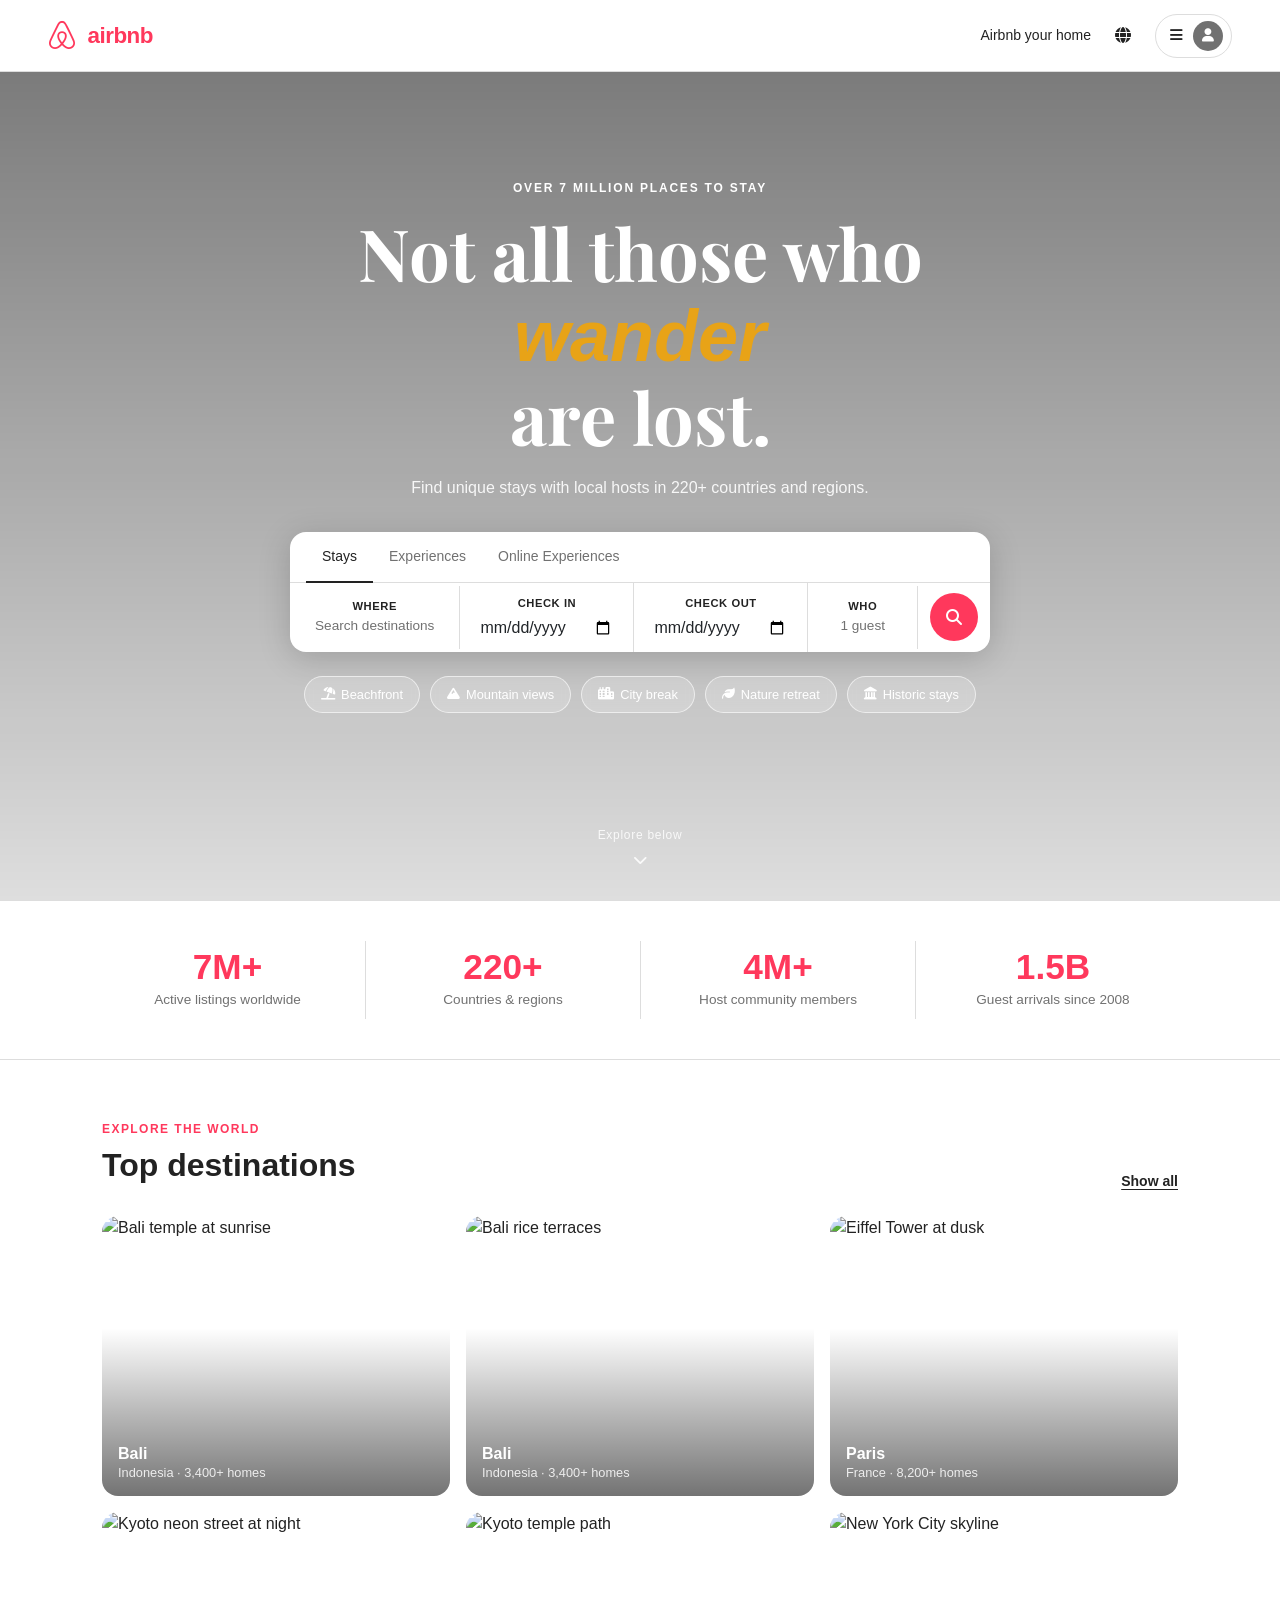
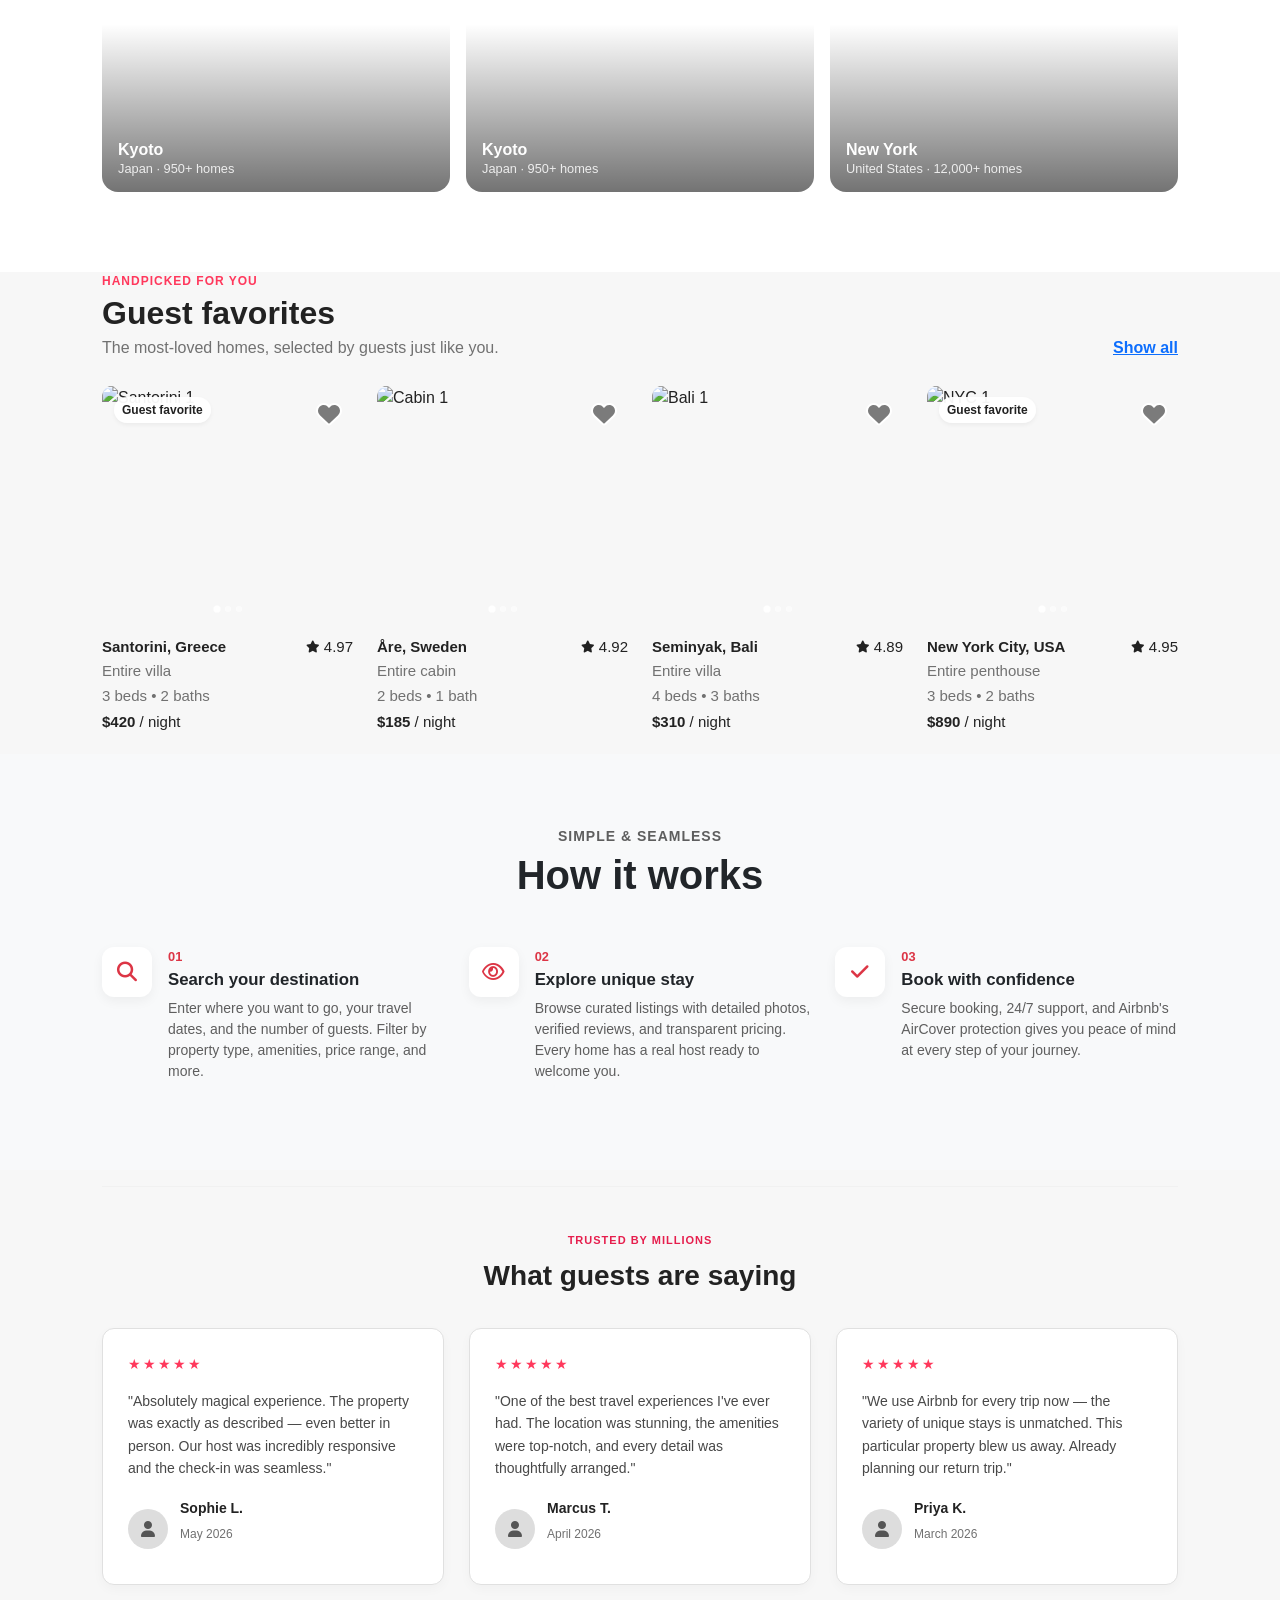
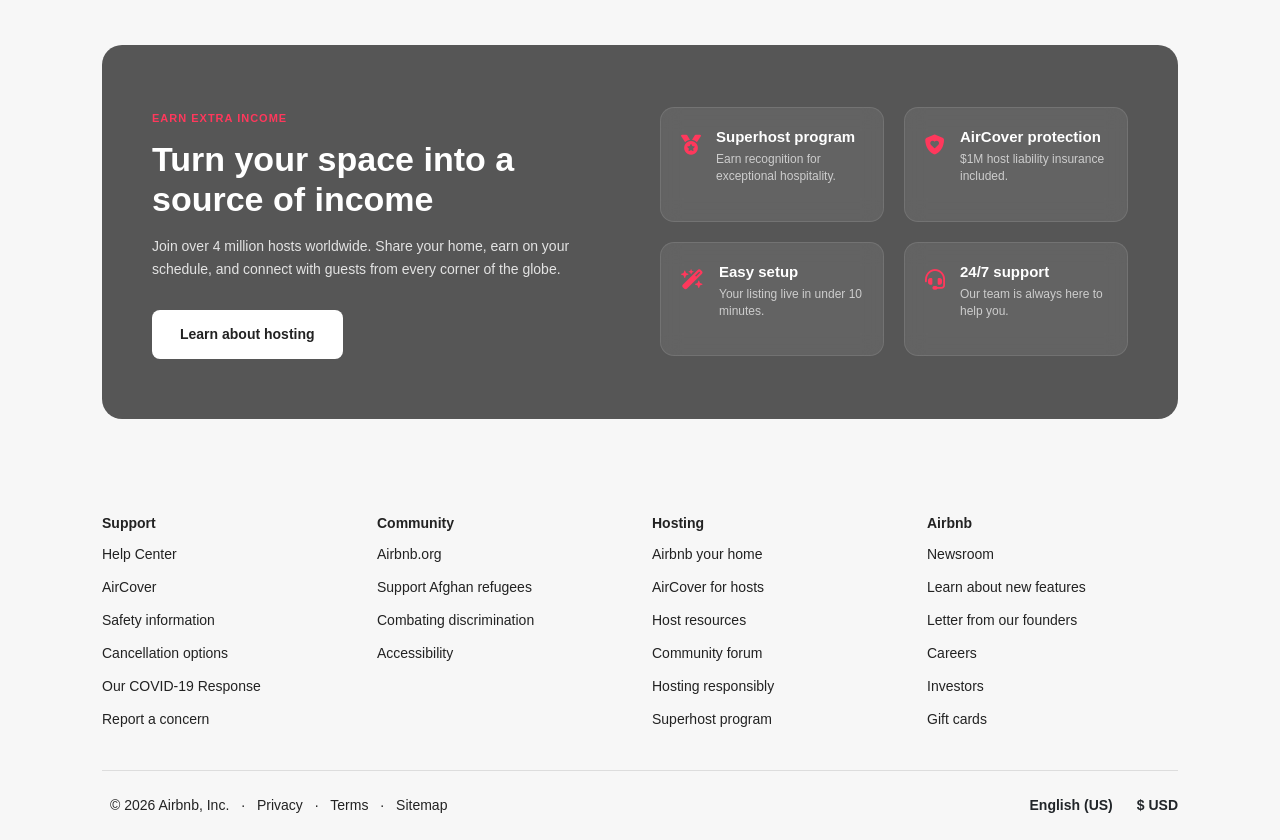
==== commit f6cbb5ca: "style(hero, layout): darken hero background and fix container alignment - Changed stat and destinati" ====
--- a/index.html
+++ b/index.html
@@ -392,6 +392,9 @@
             <div class="subtitle">Handpicked for you</div>
             <h1 class="main-title">Guest favorites</h1>
             <div class="description">The most-loved homes, selected by guests just like you.</div>
+        </div>
+        <div>
+            <button class="show-all-btn" onclick="alert('Show all clicked!')"><a href="./explore.html"> Show all</a></button>
         </div>
     </div>
 
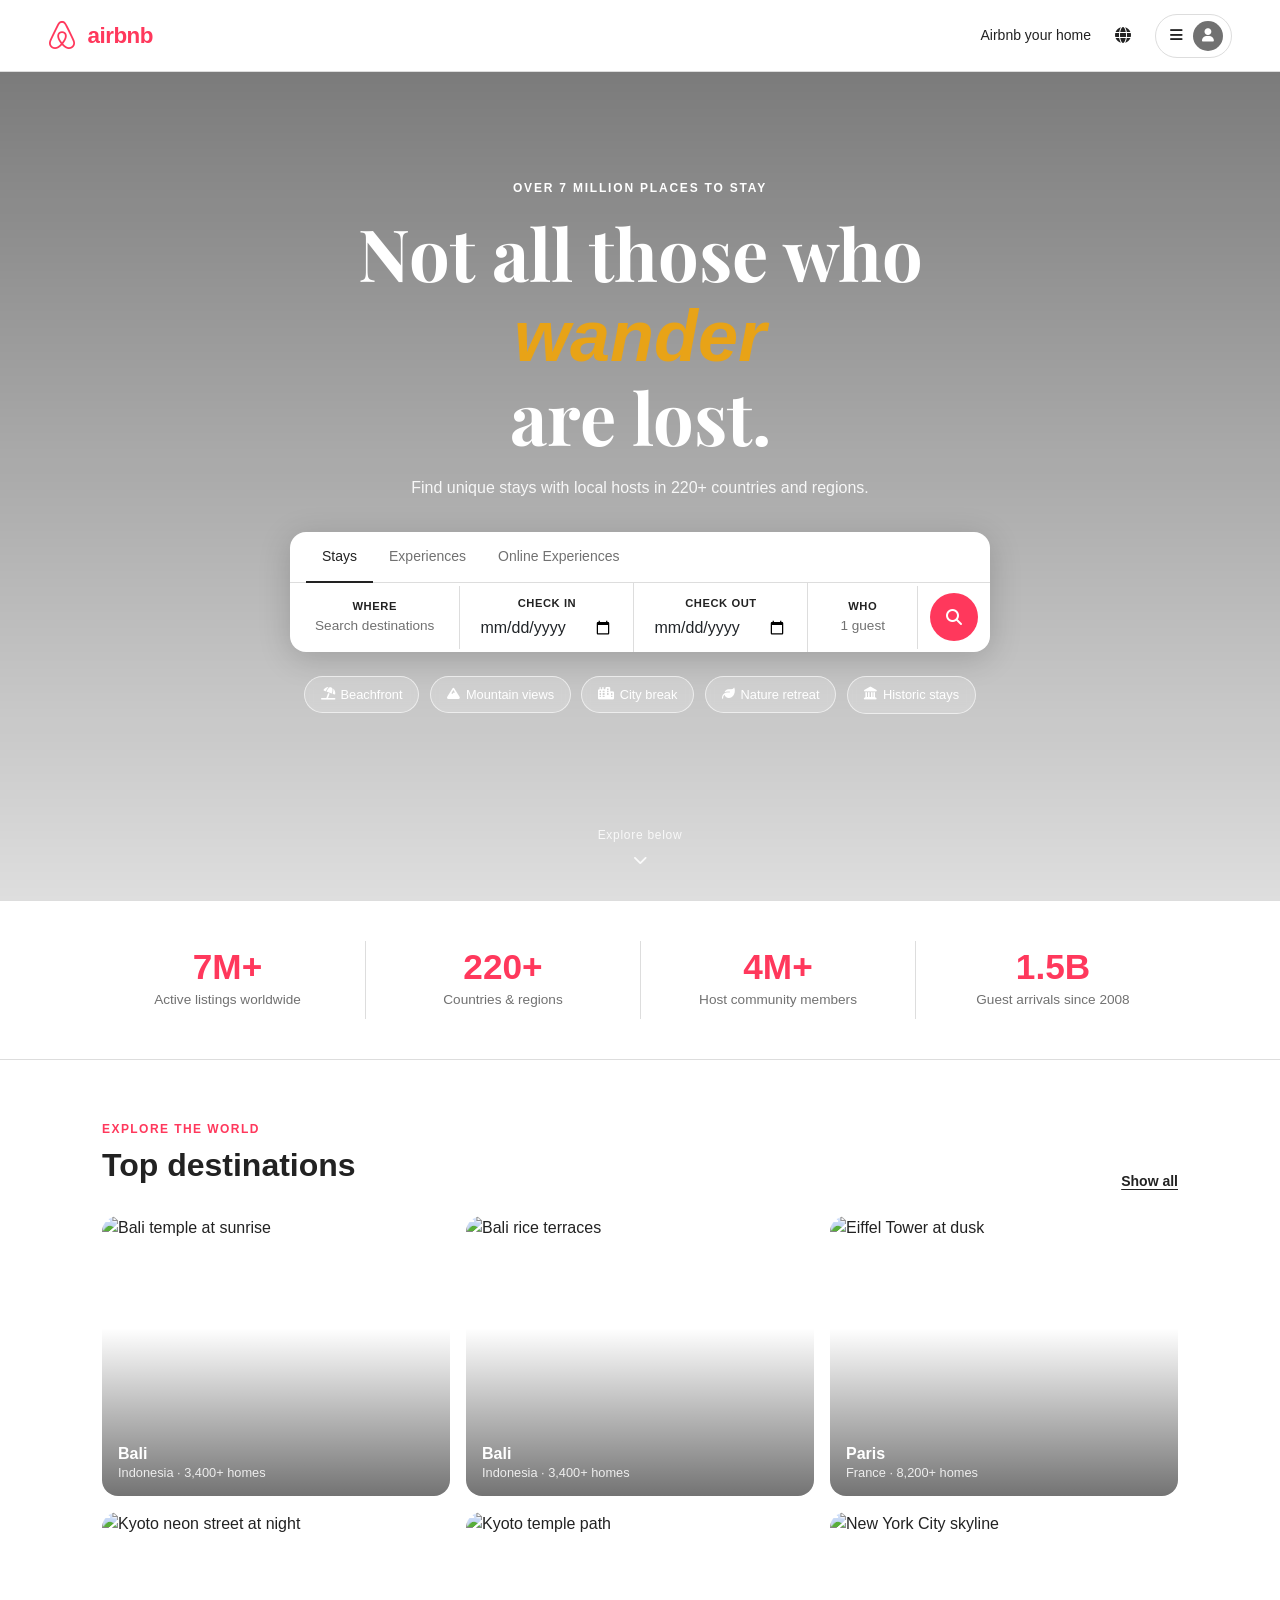
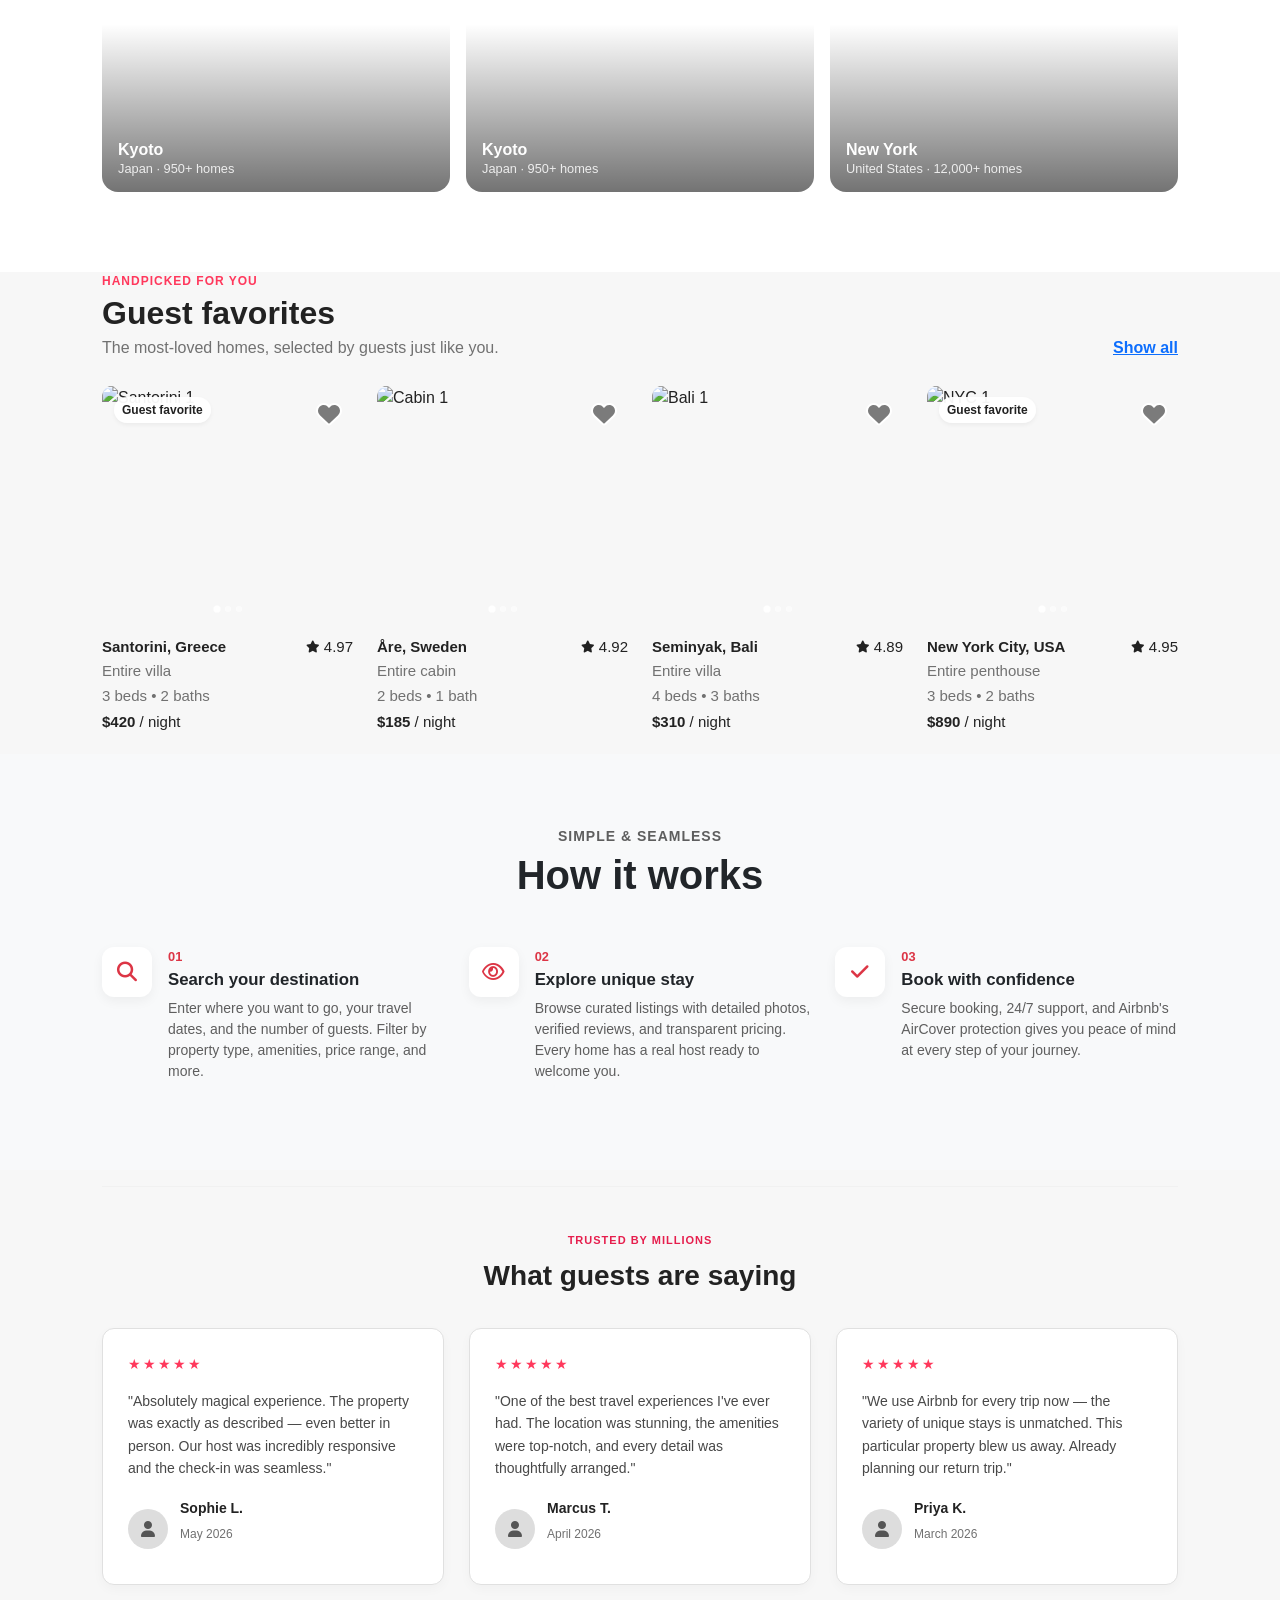
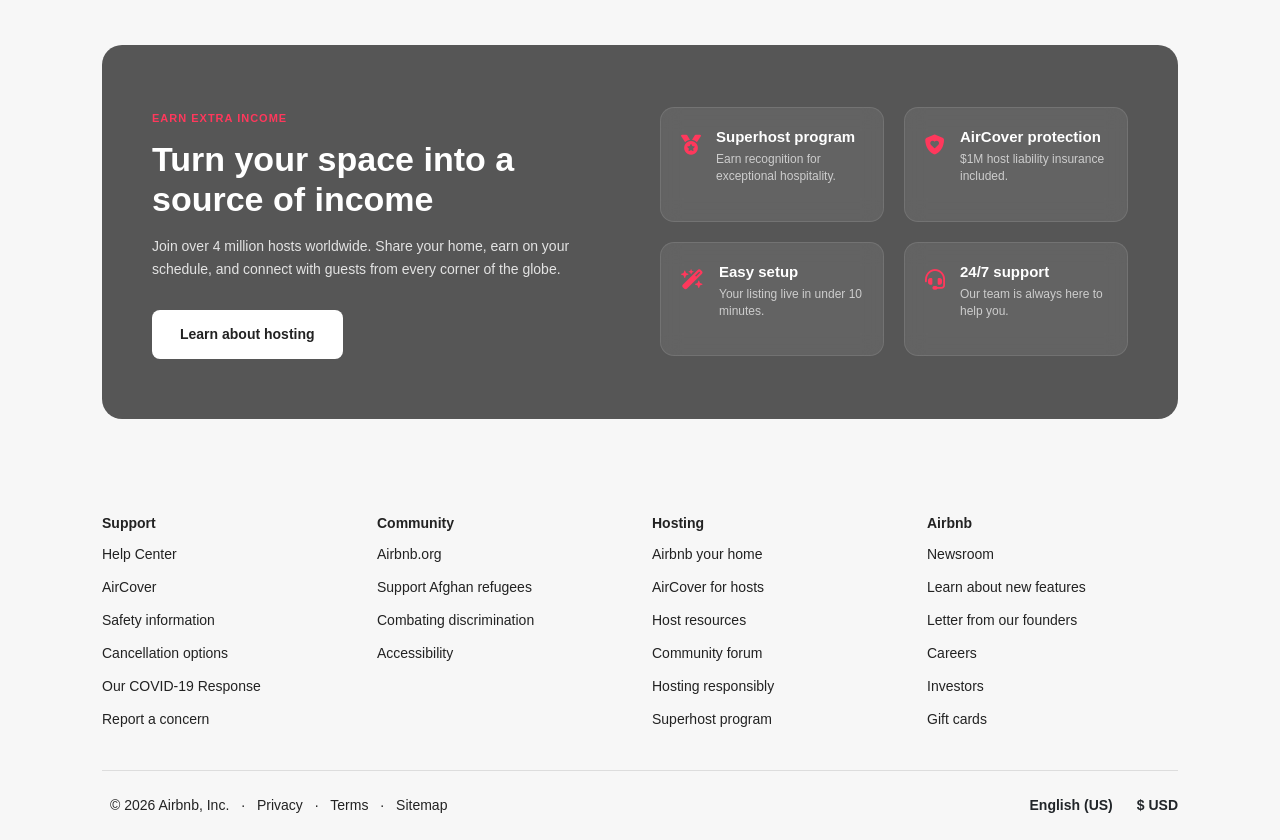
==== commit d9a1103c: "comments and restructured" ====
--- a/index.html
+++ b/index.html
@@ -3,65 +3,81 @@
 
 <head>
   <meta charset="UTF-8" />
+  <!-- viewport: Critical for responsive design. It scales the page to match the device's native screen width. -->
   <meta name="viewport" content="width=device-width, initial-scale=1.0" />
   <title>Airbnb – Find unique stays</title>
 
   <!-- ============================================================
        EXTERNAL DEPENDENCIES
-       • Bootstrap 5.3 – Grid, utilities, components
-       • Font Awesome 6 – Icons (search, globe, bars, user, etc.)
-       • Google Fonts – Playfair Display (display) + Inter (body)
+       • Bootstrap 5.3 – Core component layout utilities & styles
+       • Font Awesome 6 – Standard icon vectors
+       • Google Fonts – Typography layout library
   ============================================================ -->
   <link href="https://cdn.jsdelivr.net/npm/bootstrap@5.3.3/dist/css/bootstrap.min.css" rel="stylesheet"/>
   <link href="https://cdnjs.cloudflare.com/ajax/libs/font-awesome/6.5.0/css/all.min.css" rel="stylesheet" />
   <link href="https://fonts.googleapis.com/css2?family=Playfair+Display:wght@700&family=Inter:wght@400;500;600&display=swap" rel="stylesheet"/>
 
-  <!-- Custom CSS -->
-    <link rel="stylesheet" href="CSS/utilities.css">
-    <link rel="stylesheet" href="CSS/style.css">
-    <link rel="stylesheet" href="CSS/responsive.css">
-    <link rel="stylesheet" href="CSS/HIW.css">
-    <link rel="stylesheet" href="./CSS/footer.css">
-    <link rel="stylesheet" href="./CSS/guest.css">
-    <link rel="stylesheet" href="CSS/CTA.css">
+  <!-- Custom Stylesheets (Modular layout layers) -->
+  <link rel="stylesheet" href="CSS/utilities.css">
+  <link rel="stylesheet" href="CSS/style.css">
+  <link rel="stylesheet" href="CSS/responsive.css">
+  <link rel="stylesheet" href="CSS/HIW.css">
+  <link rel="stylesheet" href="./CSS/footer.css">
+  <link rel="stylesheet" href="./CSS/guest.css">
+  <link rel="stylesheet" href="CSS/CTA.css">
 </head>
+
 <body>
 
   <!-- ============================================================
        NAVBAR
-       • Sticky top bar: logo | host link | globe | pill (menu+avatar)
-       • Profile dropdown revealed on hover (pure CSS)
+       • airbnb-nav: Global custom tracking class for header layout.
+       • d-flex: Converts the container element into a Flexbox context.
+       • align-items-center: Aligns all child nodes vertically in the center.
+       • aria-label: Provides context to screen readers for semantic accessibility.
   ============================================================ -->
   <nav class="airbnb-nav d-flex align-items-center" aria-label="Main navigation">
+    
+    <!-- 
+       • container-fluid: Spans 100% width across all viewport sizes.
+       • px-4 px-md-5: Left/Right padding defaults to level 4 (1.5rem), scaling up to level 5 (3rem) on Medium devices (≥768px).
+       • justify-content-between: Pushes the items to opposite sides (Logo left, controls right).
+    -->
     <div class="container-fluid px-4 px-md-5 d-flex align-items-center justify-content-between">
 
-      <!-- Logo -->
+      <!-- 
+         • d-inline-flex: Creates an inline flex container so layout takes up only its content width.
+         • gap-2: Adds a 0.5rem automatic space margin between the icon and text.
+         • text-decoration-none: Drops the standard anchor underline style.
+         • fw-bold: Changes font-weight configuration to bold (700 value).
+      -->
       <a href="index.html" class="nav-logo d-inline-flex align-items-center gap-2 text-decoration-none fw-bold" aria-label="Airbnb home" style="color: #FF385C; font-size: 1.4rem; letter-spacing: -0.5px;">
          <i class="fa-brands fa-airbnb" style="font-size: 2rem;"></i>
-           <span>airbnb</span>
+         <span>airbnb</span>
       </a>
 
-      <!-- Right controls -->
+      <!-- gap-3: Sets a uniform 1rem separation layout between the links/buttons inside this box -->
       <div class="d-flex align-items-center gap-3">
 
-        <!-- "Airbnb your home" – hidden on mobile via CSS -->
+        <!-- Custom class for host link styling rules -->
         <a href="#" class="nav-host-link">Airbnb your home</a>
 
-        <!-- Globe / language -->
+        <!-- Custom language selector button framework -->
         <button class="nav-icon-btn" aria-label="Choose language">
           <i class="fa-solid fa-globe"></i>
         </button>
 
-        <!-- Profile pill with dropdown -->
+        <!-- 
+           • tabindex="0": Allows non-interactive tags to receive keyboard focus states.
+           • aria-haspopup="true": Informs accessibility systems that this button controls a sub-menu layout.
+        -->
         <div class="nav-pill" tabindex="0" role="button" aria-haspopup="true" aria-expanded="false" aria-label="Profile and menu">
-          <!-- Hamburger icon -->
           <i class="fa-solid fa-bars" style="font-size:0.9rem; color:var(--brand-dark);"></i>
-          <!-- Avatar circle -->
           <div class="nav-avatar">
             <i class="fa-solid fa-user" style="font-size:0.85rem;"></i>
           </div>
 
-          <!-- Dropdown menu (pure-CSS show on hover) -->
+          <!-- dropdown-divider / role="menuitem": Classic menu structure accessibility architecture -->
           <div class="profile-dropdown" role="menu">
             <a href="#" role="menuitem">Sign up</a>
             <a href="#" role="menuitem">Log in</a>
@@ -74,173 +90,120 @@
             <a href="#" role="menuitem">Help centre</a>
           </div>
         </div>
-        <!-- /Profile pill -->
-
-      </div>
-      <!-- /Right controls -->
-
+
+      </div>
     </div>
   </nav>
-  <!-- /NAVBAR -->
 
 
   <!-- ============================================================
        HERO SECTION
-       • Full-viewport background image (lake + mountains)
-       • Serif headline with gold "wander" accent
-       • Search card with Stays / Experiences tabs
-       • Category filter pills
-       • Bouncing "Explore below" indicator
+       • Custom full-viewport immersive landscape layout engine.
   ============================================================ -->
   <section class="hero-section" aria-label="Hero">
-
-    <!-- Background image layer -->
     <div class="hero-bg" role="img" aria-label="Scenic lake surrounded by mountains"></div>
 
-    <!-- Centred headline + search card -->
     <div class="hero-content">
-
-      <!-- Eyebrow label -->
       <p class="hero-eyebrow">Over 7 million places to stay</p>
-
-      <!-- Main headline – serif + gold accent word -->
-      <h1 class="hero-headline">
-        Not all those who<br>
-        <span class="accent">wander</span><br>
-        are lost.
-      </h1>
-
-      <!-- Subheadline -->
+      <h1 class="hero-headline">Not all those who<br><span class="accent">wander</span><br>are lost.</h1>
       <p class="hero-subtext">Find unique stays with local hosts in 220+ countries and regions.</p>
 
-      <!-- ---- Search Card ---- -->
+      <!-- ---- Search Card Components ---- -->
       <div class="search-card" role="search" aria-label="Search for stays">
-
-        <!-- Tab row -->
         <div class="search-tabs" role="tablist">
           <button class="search-tab active" role="tab" aria-selected="true">Stays</button>
           <button class="search-tab" role="tab" aria-selected="false">Experiences</button>
           <button class="search-tab" role="tab" aria-selected="false">Online Experiences</button>
         </div>
 
-        <!-- Input fields + search button -->
         <div class="search-inputs">
-
-          <!-- WHERE -->
           <div class="search-field" role="group" aria-label="Where to search">
             <div class="search-field-label">Where</div>
             <div class="search-field-value">Search destinations</div>
           </div>
 
-          <!-- CHECK IN -->
-        <div class="search-field" role="group" aria-label="Check-in date">
-          <label for="check-in-date" class="search-field-label d-block fw-bold mb-1">Check in</label>
-          <div class="search-field-value position-relative">
-            <input 
-              type="date" 
-              id="check-in-date" 
-              class="form-control border-0 p-0 shadow-none bg-transparent" 
-              required
-            >
-          </div>
-        </div>
-
-
-          <!-- CHECK OUT -->
-        <div class="search-field" role="group" aria-label="Check-out date">
-          <label for="check-out-date" class="search-field-label d-block fw-bold mb-1">Check out</label>
-          <div class="search-field-value position-relative">
-            <input 
-              type="date" 
-              id="check-out-date" 
-              class="form-control border-0 p-0 shadow-none bg-transparent" 
-              required
-            >
-          </div>
-        </div>
-          <!-- WHO -->
+          <!-- 
+             • d-block: Forces the label to act as a block element, taking its own line layout.
+             • mb-1: Adds a bottom margin baseline buffer of 0.25rem.
+             • position-relative: Locks inner absolute tracking bounds.
+             • form-control: Standardized Bootstrap input wrapper layer.
+             • border-0 / p-0 / shadow-none / bg-transparent: strips away default input styling defaults.
+          -->
+          <div class="search-field" role="group" aria-label="Check-in date">
+            <label for="check-in-date" class="search-field-label d-block fw-bold mb-1">Check in</label>
+            <div class="search-field-value position-relative">
+              <input type="date" id="check-in-date" class="form-control border-0 p-0 shadow-none bg-transparent" required>
+            </div>
+          </div>
+
+          <div class="search-field" role="group" aria-label="Check-out date">
+            <label for="check-out-date" class="search-field-label d-block fw-bold mb-1">Check out</label>
+            <div class="search-field-value position-relative">
+              <input type="date" id="check-out-date" class="form-control border-0 p-0 shadow-none bg-transparent" required>
+            </div>
+          </div>
+
           <div class="search-field" role="group" aria-label="Number of guests">
             <div class="search-field-label">Who</div>
             <div class="search-field-value">1 guest</div>
           </div>
 
-          <!-- Search button -->
           <div class="search-btn-wrapper">
             <button class="search-btn" aria-label="Search">
               <i class="fa-solid fa-magnifying-glass"></i>
             </button>
           </div>
-
-        </div>
-        <!-- /Input fields -->
-
-      </div>
-      <!-- /Search Card -->
-
-      <!-- ---- Category Filter Pills ---- -->
+        </div>
+      </div>
+
+      <!-- mb-5: Drops a 3rem layout margin separator layout down below the filters pill system -->
       <div class="hero-pills mb-5" role="list" aria-label="Filter by type">
-        <button class="hero-pill" role="listitem">
-          <i class="fa-solid fa-umbrella-beach"></i> Beachfront
-        </button>
-        <button class="hero-pill" role="listitem">
-          <i class="fa-solid fa-mountain"></i> Mountain views
-        </button>
-        <button class="hero-pill" role="listitem">
-          <i class="fa-solid fa-city"></i> City break
-        </button>
-        <button class="hero-pill" role="listitem">
-          <i class="fa-solid fa-leaf"></i> Nature retreat
-        </button>
-        <button class="hero-pill" role="listitem">
-          <i class="fa-solid fa-landmark"></i> Historic stays
-        </button>
-      </div>
-      <!-- /Category Filter Pills -->
-
+        <button class="hero-pill" role="listitem"><i class="fa-solid fa-umbrella-beach"></i> Beachfront</button>
+        <button class="hero-pill" role="listitem"><i class="fa-solid fa-mountain"></i> Mountain views</button>
+        <button class="hero-pill" role="listitem"><i class="fa-solid fa-city"></i> City break</button>
+        <button class="hero-pill" role="listitem"><i class="fa-solid fa-leaf"></i> Nature retreat</button>
+        <button class="hero-pill" role="listitem"><i class="fa-solid fa-landmark"></i> Historic stays</button>
+      </div>
     </div>
-    <!-- /hero-content -->
-
-    <!-- ---- Bouncing "Explore below" indicator ---- -->
+
+    <!-- aria-hidden="true": Skips interactive element scanning on visual interface cues -->
     <div class="explore-below" aria-hidden="true">
       <span>Explore below</span>
       <i class="fa-solid fa-chevron-down"></i>
     </div>
-    <!-- /Explore below -->
-
   </section>
-  <!-- /HERO SECTION -->
 
 
   <!-- ============================================================
        STAT SECTION
-       • Four key numbers displayed in a horizontal row
-       • Pink numbers, grey labels, vertical dividers between items
-       • No animations (as per PDF note)
-       • Fixed to standard container for perfect grid alignment
+       • container: Sets fixed layout width scaling points across breakpoint targets.
+       • row: Builds internal Flexbox margin tracks to host column systems cleanly.
+       • text-center: Aligns text inside all internal structures to center bounds.
   ============================================================ -->
   <section class="stat-section" aria-label="Key statistics">
     <div class="container">
       <div class="row text-center">
 
-        <!-- Stat 1: Active listings -->
+        <!-- 
+           • col-6: Takes half the horizontal matrix grid width on mobile devices by default.
+           • col-md-3: Takes 3 out of 12 available grid blocks on Medium screens and higher (≥768px).
+           • py-2: Applies 0.5rem top and bottom safety vertical padding layers.
+        -->
         <div class="col-6 col-md-3 stat-item py-2">
           <div class="stat-number">7M+</div>
           <div class="stat-label">Active listings worldwide</div>
         </div>
 
-        <!-- Stat 2: Countries & regions -->
         <div class="col-6 col-md-3 stat-item py-2">
           <div class="stat-number">220+</div>
           <div class="stat-label">Countries &amp; regions</div>
         </div>
 
-        <!-- Stat 3: Host community members -->
         <div class="col-6 col-md-3 stat-item py-2">
           <div class="stat-number">4M+</div>
           <div class="stat-label">Host community members</div>
         </div>
 
-        <!-- Stat 4: Guest arrivals -->
         <div class="col-6 col-md-3 stat-item py-2">
           <div class="stat-number">1.5B</div>
           <div class="stat-label">Guest arrivals since 2008</div>
@@ -249,49 +212,38 @@
       </div>
     </div>
   </section>
-  <!-- /STAT SECTION -->
 
 
   <!-- ============================================================
        TOP DESTINATIONS SECTION
-       • Pink eyebrow, bold headline, "Show all" link
-       • 2×3 mosaic grid: two tall cards + one wide card per row
-       • Cards have image + gradient overlay + city name/meta
-       • Hover: image scales up slightly
-  ============================================================ -->
- <!-- ============================================================
-       TOP DESTINATIONS SECTION
-       • Fixed to standard container for perfect grid alignment
   ============================================================ -->
   <section class="destinations-section" aria-label="Top destinations">
     <div class="container">
 
-      <!-- Section header row -->
+      <!-- 
+         • align-items-end: Baseline locks the bottom of text blocks and action items together.
+         • mb-4: Pushes structural card content down by 1.5rem via layout margin.
+      -->
       <div class="d-flex align-items-end justify-content-between mb-4">
         <div>
-          <!-- Pink eyebrow -->
           <p class="section-eyebrow">Explore the world</p>
-          <!-- Bold headline -->
           <h2 class="section-title">Top destinations</h2>
         </div>
-        <!-- Show all link -->
         <a href="explore.html" class="show-all-link">Show all</a>
       </div>
-      <!-- /Section header -->
-
-      <!-- ---- Destination Grid ---- -->
+
+      <!-- g-3: Creates a layout gap space uniform calculation of 1rem wide between cards -->
       <div class="row g-3">
 
-        <!-- Row 1 -->
-
-        <!-- Card 1 – Bali (small left) -->
+        <!-- 
+           • col-12: Takes full card track row width on extra-small views.
+           • col-sm-6: Scales side-by-side split configurations on Small targets (≥576px).
+           • col-md-4: Locks three card layouts per tier on screens (≥768px).
+        -->
         <div class="col-12 col-sm-6 col-md-4">
           <article class="dest-card dest-card-tall" aria-label="Bali, Indonesia">
-            <img
-              src="https://images.unsplash.com/photo-1537996194471-e657df975ab4?w=600&q=80"
-              alt="Bali temple at sunrise"
-              loading="lazy"
-            />
+            <!-- loading="lazy": Postpones offscreen asset loading optimization patterns -->
+            <img src="https://images.unsplash.com/photo-1537996194471-e657df975ab4?w=600&q=80" alt="Bali temple at sunrise" loading="lazy" />
             <div class="dest-card-text">
               <div class="dest-card-city">Bali</div>
               <div class="dest-card-meta">Indonesia · 3,400+ homes</div>
@@ -299,14 +251,9 @@
           </article>
         </div>
 
-        <!-- Card 2 – Bali (small centre) -->
         <div class="col-12 col-sm-6 col-md-4">
           <article class="dest-card dest-card-tall" aria-label="Bali, Indonesia (second view)">
-            <img
-              src="https://images.unsplash.com/photo-1552733407-5d5c46c3bb3b?w=600&q=80"
-              alt="Bali rice terraces"
-              loading="lazy"
-            />
+            <img src="https://images.unsplash.com/photo-1552733407-5d5c46c3bb3b?w=600&q=80" alt="Bali rice terraces" loading="lazy" />
             <div class="dest-card-text">
               <div class="dest-card-city">Bali</div>
               <div class="dest-card-meta">Indonesia · 3,400+ homes</div>
@@ -314,14 +261,9 @@
           </article>
         </div>
 
-        <!-- Card 3 – Paris (wide right) -->
         <div class="col-12 col-md-4">
           <article class="dest-card dest-card-tall" aria-label="Paris, France">
-            <img
-              src="https://images.unsplash.com/photo-1502602898657-3e91760cbb34?w=800&q=80"
-              alt="Eiffel Tower at dusk"
-              loading="lazy"
-            />
+            <img src="https://images.unsplash.com/photo-1502602898657-3e91760cbb34?w=800&q=80" alt="Eiffel Tower at dusk" loading="lazy" />
             <div class="dest-card-text">
               <div class="dest-card-city">Paris</div>
               <div class="dest-card-meta">France · 8,200+ homes</div>
@@ -329,16 +271,9 @@
           </article>
         </div>
 
-        <!-- Row 2 -->
-
-        <!-- Card 4 – Kyoto (small left) -->
         <div class="col-12 col-sm-6 col-md-4">
           <article class="dest-card dest-card-short" aria-label="Kyoto, Japan">
-            <img
-              src="https://images.unsplash.com/photo-1528360983277-13d401cdc186?w=600&q=80"
-              alt="Kyoto neon street at night"
-              loading="lazy"
-            />
+            <img src="https://images.unsplash.com/photo-1528360983277-13d401cdc186?w=600&q=80" alt="Kyoto neon street at night" loading="lazy" />
             <div class="dest-card-text">
               <div class="dest-card-city">Kyoto</div>
               <div class="dest-card-meta">Japan · 950+ homes</div>
@@ -346,14 +281,9 @@
           </article>
         </div>
 
-        <!-- Card 5 – Kyoto (small centre) -->
         <div class="col-12 col-sm-6 col-md-4">
           <article class="dest-card dest-card-short" aria-label="Kyoto, Japan (second view)">
-            <img
-              src="https://images.unsplash.com/photo-1493976040374-85c8e12f0c0e?w=600&q=80"
-              alt="Kyoto temple path"
-              loading="lazy"
-            />
+            <img src="https://images.unsplash.com/photo-1493976040374-85c8e12f0c0e?w=600&q=80" alt="Kyoto temple path" loading="lazy" />
             <div class="dest-card-text">
               <div class="dest-card-city">Kyoto</div>
               <div class="dest-card-meta">Japan · 950+ homes</div>
@@ -361,14 +291,9 @@
           </article>
         </div>
 
-        <!-- Card 6 – New York (wide right) -->
         <div class="col-12 col-md-4">
           <article class="dest-card dest-card-short" aria-label="New York, United States">
-            <img
-              src="https://images.unsplash.com/photo-1485871981521-5b1fd3805eee?w=800&q=80"
-              alt="New York City skyline"
-              loading="lazy"
-            />
+            <img src="https://images.unsplash.com/photo-1485871981521-5b1fd3805eee?w=800&q=80" alt="New York City skyline" loading="lazy" />
             <div class="dest-card-text">
               <div class="dest-card-city">New York</div>
               <div class="dest-card-meta">United States · 12,000+ homes</div>
@@ -377,199 +302,225 @@
         </div>
 
       </div>
-      <!-- /Destination Grid -->
-
     </div>
   </section>
-  <!-- /TOP DESTINATIONS SECTION -->
-    <!-- ============================================================
-       Dilakshan's Guest cards section start
-  ============================================================ -->
-<div class="container">
-    <!-- Header Section -->
+
+
+  <!-- ============================================================
+       GUEST FAVORITES SECTION
+  ============================================================ -->
+  <div class="container">
     <div class="section-header">
-        <div>
-            <div class="subtitle">Handpicked for you</div>
-            <h1 class="main-title">Guest favorites</h1>
-            <div class="description">The most-loved homes, selected by guests just like you.</div>
-        </div>
-        <div>
-            <button class="show-all-btn" onclick="alert('Show all clicked!')"><a href="./explore.html"> Show all</a></button>
-        </div>
+      <div>
+        <div class="subtitle">Handpicked for you</div>
+        <h1 class="main-title">Guest favorites</h1>
+        <div class="description">The most-loved homes, selected by guests just like you.</div>
+      </div>
+      <div>
+        <button class="show-all-btn" onclick="alert('Show all clicked!')"><a href="./explore.html"> Show all</a></button>
+      </div>
     </div>
 
-    <!-- Cards Grid -->
     <div class="row">
-        <!-- Card 1 -->
-        <div class="col-xl-3 col-lg-4 col-md-6 col-sm-12">
-            <div class="card-custom" id="card-1">
-                <div class="image-container">
-                    <div class="badge-favorite">Guest favorite</div>
-                    <button class="like-btn" onclick="toggleLike(this, event)">
-                        <i class="fa-solid fa-heart"></i>
-                    </button>
-                    
-                    <div class="nav-arrow prev" onclick="moveSlide('card-1', -1, event)"><i class="fa-solid fa-chevron-left"></i></div>
-                    <div class="nav-arrow next" onclick="moveSlide('card-1', 1, event)"><i class="fa-solid fa-chevron-right"></i></div>
-                    
-                    <div class="carousel-inner-custom" data-index="0">
-                        <div class="carousel-slide"><img src="https://images.unsplash.com/photo-1533105079780-92b9be482077?auto=format&fit=crop&w=600&q=80" alt="Santorini 1"></div>
-                        <div class="carousel-slide"><img src="https://images.unsplash.com/photo-1570077188670-e3a8d69ac5ff?auto=format&fit=crop&w=600&q=80" alt="Santorini 2"></div>
-                        <div class="carousel-slide"><img src="https://images.unsplash.com/photo-1469854523086-cc02fe5d8800?auto=format&fit=crop&w=600&q=80" alt="Santorini 3"></div>
-                    </div>
-
-                    <div class="dots-container">
-                        <div class="dot active"></div>
-                        <div class="dot"></div>
-                        <div class="dot"></div>
-                    </div>
-                </div>
-                <div class="card-details">
-                    <div class="location-rating">
-                        <span>Santorini, Greece</span>
-                        <span class="rating"><i class="fa-solid fa-star star-icon"></i> 4.97</span>
-                    </div>
-                    <div class="type-details">Entire villa</div>
-                    <div class="type-details">3 beds • 2 baths</div>
-                    <div class="price-info">$420 <span>/ night</span></div>
-                </div>
-            </div>
-        </div>
-
-        <!-- Card 2 -->
-        <div class="col-xl-3 col-lg-4 col-md-6 col-sm-12">
-            <div class="card-custom" id="card-2">
-                <div class="image-container">
-                    <button class="like-btn" onclick="toggleLike(this, event)">
-                        <i class="fa-solid fa-heart"></i>
-                    </button>
-                    
-                    <div class="nav-arrow prev" onclick="moveSlide('card-2', -1, event)"><i class="fa-solid fa-chevron-left"></i></div>
-                    <div class="nav-arrow next" onclick="moveSlide('card-2', 1, event)"><i class="fa-solid fa-chevron-right"></i></div>
-                    
-                    <div class="carousel-inner-custom" data-index="0">
-                        <div class="carousel-slide"><img src="https://images.unsplash.com/photo-1510798831971-661eb04b3739?auto=format&fit=crop&w=600&q=80" alt="Cabin 1"></div>
-                        <div class="carousel-slide"><img src="https://images.unsplash.com/photo-1542718610-a1d656d1884c?auto=format&fit=crop&w=600&q=80" alt="Cabin 2"></div>
-                        <div class="carousel-slide"><img src="https://images.unsplash.com/photo-1449034446853-66c86144b0ad?auto=format&fit=crop&w=600&q=80" alt="Cabin 3"></div>
-                    </div>
-
-                    <div class="dots-container">
-                        <div class="dot active"></div>
-                        <div class="dot"></div>
-                        <div class="dot"></div>
-                    </div>
-                </div>
-                <div class="card-details">
-                    <div class="location-rating">
-                        <span>Åre, Sweden</span>
-                        <span class="rating"><i class="fa-solid fa-star star-icon"></i> 4.92</span>
-                    </div>
-                    <div class="type-details">Entire cabin</div>
-                    <div class="type-details">2 beds • 1 bath</div>
-                    <div class="price-info">$185 <span>/ night</span></div>
-                </div>
-            </div>
-        </div>
-
-        <!-- Card 3 -->
-        <div class="col-xl-3 col-lg-4 col-md-6 col-sm-12">
-            <div class="card-custom" id="card-3">
-                <div class="image-container">
-                    <button class="like-btn" onclick="toggleLike(this, event)">
-                        <i class="fa-solid fa-heart"></i>
-                    </button>
-                    
-                    <div class="nav-arrow prev" onclick="moveSlide('card-3', -1, event)"><i class="fa-solid fa-chevron-left"></i></div>
-                    <div class="nav-arrow next" onclick="moveSlide('card-3', 1, event)"><i class="fa-solid fa-chevron-right"></i></div>
-                    
-                    <div class="carousel-inner-custom" data-index="0">
-                        <div class="carousel-slide"><img src="https://images.unsplash.com/photo-1537996194471-e657df975ab4?auto=format&fit=crop&w=600&q=80" alt="Bali 1"></div>
-                        <div class="carousel-slide"><img src="https://images.unsplash.com/photo-1441974231531-c6227db76b6e?auto=format&fit=crop&w=600&q=80" alt="Bali 2"></div>
-                        <div class="carousel-slide"><img src="https://images.unsplash.com/photo-1537953773345-d172ccf13cf1?auto=format&fit=crop&w=600&q=80" alt="Bali 3"></div>
-                    </div>
-
-                    <div class="dots-container">
-                        <div class="dot active"></div>
-                        <div class="dot"></div>
-                        <div class="dot"></div>
-                    </div>
-                </div>
-                <div class="card-details">
-                    <div class="location-rating">
-                        <span>Seminyak, Bali</span>
-                        <span class="rating"><i class="fa-solid fa-star star-icon"></i> 4.89</span>
-                    </div>
-                    <div class="type-details">Entire villa</div>
-                    <div class="type-details">4 beds • 3 baths</div>
-                    <div class="price-info">$310 <span>/ night</span></div>
-                </div>
-            </div>
-        </div>
-
-        <!-- Card 4 -->
-        <div class="col-xl-3 col-lg-4 col-md-6 col-sm-12">
-            <div class="card-custom" id="card-4">
-                <div class="image-container">
-                    <div class="badge-favorite">Guest favorite</div>
-                    <button class="like-btn" onclick="toggleLike(this, event)">
-                        <i class="fa-solid fa-heart"></i>
-                    </button>
-                    
-                    <div class="nav-arrow prev" onclick="moveSlide('card-4', -1, event)"><i class="fa-solid fa-chevron-left"></i></div>
-                    <div class="nav-arrow next" onclick="moveSlide('card-4', 1, event)"><i class="fa-solid fa-chevron-right"></i></div>
-                    
-                    <div class="carousel-inner-custom" data-index="0">
-                        <div class="carousel-slide"><img src="https://images.unsplash.com/photo-1512917774080-9991f1c4c750?auto=format&fit=crop&w=600&q=80" alt="NYC 1"></div>
-                        <div class="carousel-slide"><img src="https://images.unsplash.com/photo-1600585154340-be6161a56a0c?auto=format&fit=crop&w=600&q=80" alt="NYC 2"></div>
-                        <div class="carousel-slide"><img src="https://images.unsplash.com/photo-1600607687939-ce8a6c25118c?auto=format&fit=crop&w=600&q=80" alt="NYC 3"></div>
-                    </div>
-
-                    <div class="dots-container">
-                        <div class="dot active"></div>
-                        <div class="dot"></div>
-                        <div class="dot"></div>
-                    </div>
-                </div>
-                <div class="card-details">
-                    <div class="location-rating">
-                        <span>New York City, USA</span>
-                        <span class="rating"><i class="fa-solid fa-star star-icon"></i> 4.95</span>
-                    </div>
-                    <div class="type-details">Entire penthouse</div>
-                    <div class="type-details">3 beds • 2 baths</div>
-                    <div class="price-info">$890 <span>/ night</span></div>
-                </div>
-            </div>
-        </div>
+      <!-- 
+         • col-sm-12: Full content stack width configuration below mobile display floors.
+         • col-md-6: Two cards per row format baseline for standard screens (≥768px).
+         • col-lg-4: Transitions cleanly down into three layout systems on large environments (≥992px).
+         • col-xl-3: Locks 4 clean cards across widescreen desktop environments (≥1200px).
+      -->
+      
+      <!-- Card 1 -->
+      <div class="col-xl-3 col-lg-4 col-md-6 col-sm-12">
+        <div class="card-custom" id="card-1">
+          <div class="image-container">
+            <div class="badge-favorite">Guest favorite</div>
+            <button class="like-btn" onclick="toggleLike(this, event)">
+              <i class="fa-solid fa-heart"></i>
+            </button>
+            
+            <div class="nav-arrow prev" onclick="moveSlide('card-1', -1, event)"><i class="fa-solid fa-chevron-left"></i></div>
+            <div class="nav-arrow next" onclick="moveSlide('card-1', 1, event)"><i class="fa-solid fa-chevron-right"></i></div>
+            
+            <div class="carousel-inner-custom" data-index="0">
+              <div class="carousel-slide"><img src="https://images.unsplash.com/photo-1533105079780-92b9be482077?auto=format&fit=crop&w=600&q=80" alt="Santorini 1"></div>
+              <div class="carousel-slide"><img src="https://images.unsplash.com/photo-1570077188670-e3a8d69ac5ff?auto=format&fit=crop&w=600&q=80" alt="Santorini 2"></div>
+              <div class="carousel-slide"><img src="https://images.unsplash.com/photo-1469854523086-cc02fe5d8800?auto=format&fit=crop&w=600&q=80" alt="Santorini 3"></div>
+            </div>
+
+            <div class="dots-container">
+              <div class="dot active"></div>
+              <div class="dot"></div>
+              <div class="dot"></div>
+            </div>
+          </div>
+          <div class="card-details">
+            <div class="location-rating">
+              <span>Santorini, Greece</span>
+              <span class="rating"><i class="fa-solid fa-star star-icon"></i> 4.97</span>
+            </div>
+            <div class="type-details">Entire villa</div>
+            <div class="type-details">3 beds • 2 baths</div>
+            <div class="price-info">$420 <span>/ night</span></div>
+          </div>
+        </div>
+      </div>
+
+      <!-- Card 2 -->
+      <div class="col-xl-3 col-lg-4 col-md-6 col-sm-12">
+        <div class="card-custom" id="card-2">
+          <div class="image-container">
+            <button class="like-btn" onclick="toggleLike(this, event)">
+              <i class="fa-solid fa-heart"></i>
+            </button>
+            
+            <div class="nav-arrow prev" onclick="moveSlide('card-2', -1, event)"><i class="fa-solid fa-chevron-left"></i></div>
+            <div class="nav-arrow next" onclick="moveSlide('card-2', 1, event)"><i class="fa-solid fa-chevron-right"></i></div>
+            
+            <div class="carousel-inner-custom" data-index="0">
+              <div class="carousel-slide"><img src="https://images.unsplash.com/photo-1510798831971-661eb04b3739?auto=format&fit=crop&w=600&q=80" alt="Cabin 1"></div>
+              <div class="carousel-slide"><img src="https://images.unsplash.com/photo-1542718610-a1d656d1884c?auto=format&fit=crop&w=600&q=80" alt="Cabin 2"></div>
+              <div class="carousel-slide"><img src="https://images.unsplash.com/photo-1449034446853-66c86144b0ad?auto=format&fit=crop&w=600&q=80" alt="Cabin 3"></div>
+            </div>
+
+            <div class="dots-container">
+              <div class="dot active"></div>
+              <div class="dot"></div>
+              <div class="dot"></div>
+            </div>
+          </div>
+          <div class="card-details">
+            <div class="location-rating">
+              <span>Åre, Sweden</span>
+              <span class="rating"><i class="fa-solid fa-star star-icon"></i> 4.92</span>
+            </div>
+            <div class="type-details">Entire cabin</div>
+            <div class="type-details">2 beds • 1 bath</div>
+            <div class="price-info">$185 <span>/ night</span></div>
+          </div>
+        </div>
+      </div>
+
+      <!-- Card 3 -->
+      <div class="col-xl-3 col-lg-4 col-md-6 col-sm-12">
+        <div class="card-custom" id="card-3">
+          <div class="image-container">
+            <button class="like-btn" onclick="toggleLike(this, event)">
+              <i class="fa-solid fa-heart"></i>
+            </button>
+            
+            <div class="nav-arrow prev" onclick="moveSlide('card-3', -1, event)"><i class="fa-solid fa-chevron-left"></i></div>
+            <div class="nav-arrow next" onclick="moveSlide('card-3', 1, event)"><i class="fa-solid fa-chevron-right"></i></div>
+            
+            <div class="carousel-inner-custom" data-index="0">
+              <div class="carousel-slide"><img src="https://images.unsplash.com/photo-1537996194471-e657df975ab4?auto=format&fit=crop&w=600&q=80" alt="Bali 1"></div>
+              <div class="carousel-slide"><img src="https://images.unsplash.com/photo-1441974231531-c6227db76b6e?auto=format&fit=crop&w=600&q=80" alt="Bali 2"></div>
+              <div class="carousel-slide"><img src="https://images.unsplash.com/photo-1537953773345-d172ccf13cf1?auto=format&fit=crop&w=600&q=80" alt="Bali 3"></div>
+            </div>
+
+            <div class="dots-container">
+              <div class="dot active"></div>
+              <div class="dot"></div>
+              <div class="dot"></div>
+            </div>
+          </div>
+          <div class="card-details">
+            <div class="location-rating">
+              <span>Seminyak, Bali</span>
+              <span class="rating"><i class="fa-solid fa-star star-icon"></i> 4.89</span>
+            </div>
+            <div class="type-details">Entire villa</div>
+            <div class="type-details">4 beds • 3 baths</div>
+            <div class="price-info">$310 <span>/ night</span></div>
+          </div>
+        </div>
+      </div>
+
+      <!-- Card 4 -->
+      <div class="col-xl-3 col-lg-4 col-md-6 col-sm-12">
+        <div class="card-custom" id="card-4">
+          <div class="image-container">
+            <div class="badge-favorite">Guest favorite</div>
+            <button class="like-btn" onclick="toggleLike(this, event)">
+              <i class="fa-solid fa-heart"></i>
+            </button>
+            
+            <div class="nav-arrow prev" onclick="moveSlide('card-4', -1, event)"><i class="fa-solid fa-chevron-left"></i></div>
+            <div class="nav-arrow next" onclick="moveSlide('card-4', 1, event)"><i class="fa-solid fa-chevron-right"></i></div>
+            
+            <div class="carousel-inner-custom" data-index="0">
+              <div class="carousel-slide"><img src="https://images.unsplash.com/photo-1512917774080-9991f1c4c750?auto=format&fit=crop&w=600&q=80" alt="NYC 1"></div>
+              <div class="carousel-slide"><img src="https://images.unsplash.com/photo-1600585154340-be6161a56a0c?auto=format&fit=crop&w=600&q=80" alt="NYC 2"></div>
+              <div class="carousel-slide"><img src="https://images.unsplash.com/photo-1600607687939-ce8a6c25118c?auto=format&fit=crop&w=600&q=80" alt="NYC 3"></div>
+            </div>
+
+            <div class="dots-container">
+              <div class="dot active"></div>
+              <div class="dot"></div>
+              <div class="dot"></div>
+            </div>
+          </div>
+          <div class="card-details">
+            <div class="location-rating">
+              <span>New York City, USA</span>
+              <span class="rating"><i class="fa-solid fa-star star-icon"></i> 4.95</span>
+            </div>
+            <div class="type-details">Entire penthouse</div>
+            <div class="type-details">3 beds • 2 baths</div>
+            <div class="price-info">$890 <span>/ night</span></div>
+          </div>
+        </div>
+      </div>
+
     </div>
-</div>
-   <!-- /Dilakshan's Guest cards section end -->
-
-    <!-- ============================================================
-       Lakshana's How it works section start
-  ============================================================ -->
-   <section class="how-it-works py-5 bg-light">
+  </div>
+
+
+  <!-- ============================================================
+       HOW IT WORKS SECTION
+       • py-5: Generates deep vertical padding tracks (3rem top/bottom).
+       • bg-light: Applies Bootstrap's light neutral gray background hue.
+  ============================================================ -->
+  <section class="how-it-works py-5 bg-light">
     <div class="container py-4">
+      
+      <!-- mb-5: Pushes down secondary grid content safely by 3rem -->
       <div class="text-center mb-5">
+        <!-- 
+           • text-uppercase: Capitalizes all characters.
+           • text-danger: Applies theme brand secondary color accent (red).
+           • tracking-wide/small: Layout tracking styling overrides.
+        -->
         <p class="text-uppercase text-danger fw-bold tracking-wide small mb-1">Simple & Seamless</p>
         <h2 class="fw-bold text-dark display-6">How it works</h2>
       </div>
 
+      <!-- justify-content-center: Horizontally targets center alignment if column sets collapse down -->
       <div class="row g-4 justify-content-center">
 
+        <!-- Step 1 -->
         <div class="col-lg-4 col-md-6">
+          <!-- 
+             • gap-3: Holds a crisp 1rem buffer space open between the active icon-box and the text content.
+             • align-items-start: Locks alignment bounds to the top edge for text flow safety.
+          -->
           <div class="d-flex align-items-start gap-3">
+            <!-- 
+               • flex-shrink-0: Keeps layout box from collapsing when inner text container expands.
+               • fs-5: Font-size set at level 5 (1.25rem sizing scale).
+            -->
             <div class="icon-box flex-shrink-0 d-flex align-items-center justify-content-center">
               <i class="fa-solid fa-magnifying-glass text-danger fs-5"></i>
             </div>
             <div>
               <span class="step-number text-danger fw-semibold d-block small mb-1">01</span>
               <h5 class="fw-bold text-dark mb-2">Search your destination</h5>
+              <!-- lh-base: Resets text layout tracking line heights back to standard parameters -->
               <p class="text-muted small lh-base">Enter where you want to go, your travel dates, and the number of guests. Filter by property type, amenities, price range, and more.</p>
             </div>
           </div>
         </div>
 
+        <!-- Step 2 -->
         <div class="col-lg-4 col-md-6">
           <div class="d-flex align-items-start gap-3">
             <div class="icon-box flex-shrink-0 d-flex align-items-center justify-content-center">
@@ -583,6 +534,7 @@
           </div>
         </div>
 
+        <!-- Step 3 -->
         <div class="col-lg-4 col-md-6">
           <div class="d-flex align-items-start gap-3">
             <div class="icon-box flex-shrink-0 d-flex align-items-center justify-content-center">
@@ -601,120 +553,121 @@
   </section>
 
 
-
-
-
-  
-
-
-    <!-- /Lakshana's  How it works section end -->
-
-    <!-- ============================================================
-       Lakshana's Testimonial and Host CTA Section start
-  ============================================================ -->
-  
-      <div class="container">
-        <hr class="divider">
-
-        <section class="testimonials-section">
-            <span class="tagline">TRUSTED BY MILLIONS</span>
-            <h3 class="testimonials-heading">What guests are saying</h3>
-
-            <div class="testimonials-grid">
-                <div class="testimonial-card">
-                    <div class="stars">★★★★★</div>
-                    <p class="review-text">"Absolutely magical experience. The property was exactly as described — even better in person. Our host was incredibly responsive and the check-in was seamless."</p>
-                    <div class="user-info">
-                        <div class="avatar"><i class="fa-solid fa-user"></i></div>
-                        <div>
-                            <h4 class="user-name">Sophie L.</h4>
-                            <p class="review-date">May 2026</p>
-                        </div>
-                    </div>
-                </div>
-
-                <div class="testimonial-card">
-                    <div class="stars">★★★★★</div>
-                    <p class="review-text">"One of the best travel experiences I've ever had. The location was stunning, the amenities were top-notch, and every detail was thoughtfully arranged."</p>
-                    <div class="user-info">
-                        <div class="avatar"><i class="fa-solid fa-user"></i></div>
-                        <div>
-                            <h4 class="user-name">Marcus T.</h4>
-                            <p class="review-date">April 2026</p>
-                        </div>
-                    </div>
-                </div>
-
-                <div class="testimonial-card">
-                    <div class="stars">★★★★★</div>
-                    <p class="review-text">"We use Airbnb for every trip now — the variety of unique stays is unmatched. This particular property blew us away. Already planning our return trip."</p>
-                    <div class="user-info">
-                        <div class="avatar"><i class="fa-solid fa-user"></i></div>
-                        <div>
-                            <h4 class="user-name">Priya K.</h4>
-                            <p class="review-date">March 2026</p>
-                        </div>
-                    </div>
-                </div>
-            </div>
-        </section>
-
-        <section class="cta-banner">
-            <div class="cta-left">
-                <span class="cta-tagline">EARN EXTRA INCOME</span>
-                <h2 class="cta-title">Turn your space into a source of income</h2>
-                <p class="cta-desc">Join over 4 million hosts worldwide. Share your home, earn on your schedule, and connect with guests from every corner of the globe.</p>
-                <a href="#" class="cta-btn">Learn about hosting</a>
-            </div>
-
-            <div class="cta-right">
-                <div class="feature-box">
-                    <div class="feature-icon"><i class="fa-solid fa-medal"></i></div>
-                    <div>
-                        <h3>Superhost program</h3>
-                        <p>Earn recognition for exceptional hospitality.</p>
-                    </div>
-                </div>
-                <div class="feature-box">
-                    <div class="feature-icon"><i class="fa-solid fa-shield-heart"></i></div>
-                    <div>
-                        <h3>AirCover protection</h3>
-                        <p>$1M host liability insurance included.</p>
-                    </div>
-                </div>
-                <div class="feature-box">
-                    <div class="feature-icon"><i class="fa-solid fa-wand-magic-sparkles"></i></div>
-                    <div>
-                        <h3>Easy setup</h3>
-                        <p>Your listing live in under 10 minutes.</p>
-                    </div>
-                </div>
-                <div class="feature-box">
-                    <div class="feature-icon"><i class="fa-solid fa-headset"></i></div>
-                    <div>
-                        <h3>24/7 support</h3>
-                        <p>Our team is always here to help you.</p>
-                    </div>
-                </div>
-            </div>
-        </section>
-    </div>
-
-
-
-
-
-  
-
-
-    <!-- /Lakshana's  Testimonial and Host CTA Section end -->
-
-    <!-- ============================================================
-       Dilakshan's Footer Section start
-  ============================================================ -->
-<footer class="pt-5 mt-5">
+  <!-- ============================================================
+       TESTIMONIALS & CTA BANNER SECTION
+  ============================================================ -->
+  <div class="container">
+    <!-- divider: Decorative structural block separating major content shifts -->
+    <hr class="divider">
+
+    <section class="testimonials-section">
+      <span class="tagline">TRUSTED BY MILLIONS</span>
+      <h3 class="testimonials-heading">What guests are saying</h3>
+
+      <div class="testimonials-grid">
+        <!-- Testimonial 1 -->
+        <div class="testimonial-card">
+          <div class="stars">★★★★★</div>
+          <p class="review-text">"Absolutely magical experience. The property was exactly as described — even better in person. Our host was incredibly responsive and the check-in was seamless."</p>
+          <div class="user-info">
+            <div class="avatar"><i class="fa-solid fa-user"></i></div>
+            <div>
+              <h4 class="user-name">Sophie L.</h4>
+              <p class="review-date">May 2026</p>
+            </div>
+          </div>
+        </div>
+
+        <!-- Testimonial 2 -->
+        <div class="testimonial-card">
+          <div class="stars">★★★★★</div>
+          <p class="review-text">"One of the best travel experiences I've ever had. The location was stunning, the amenities were top-notch, and every detail was thoughtfully arranged."</p>
+          <div class="user-info">
+            <div class="avatar"><i class="fa-solid fa-user"></i></div>
+            <div>
+              <h4 class="user-name">Marcus T.</h4>
+              <p class="review-date">April 2026</p>
+            </div>
+          </div>
+        </div>
+
+        <!-- Testimonial 3 -->
+        <div class="testimonial-card">
+          <div class="stars">★★★★★</div>
+          <p class="review-text">"We use Airbnb for every trip now — the variety of unique stays is unmatched. This particular property blew us away. Already planning our return trip."</p>
+          <div class="user-info">
+            <div class="avatar"><i class="fa-solid fa-user"></i></div>
+            <div>
+              <h4 class="user-name">Priya K.</h4>
+              <p class="review-date">March 2026</p>
+            </div>
+          </div>
+        </div>
+      </div>
+    </section>
+
+    <!-- Custom layout banner utilizing grid files hosted in CSS/CTA.css -->
+    <section class="cta-banner">
+      <div class="cta-left">
+        <span class="cta-tagline">EARN EXTRA INCOME</span>
+        <h2 class="cta-title">Turn your space into a source of income</h2>
+        <p class="cta-desc">Join over 4 million hosts worldwide. Share your home, earn on your schedule, and connect with guests from every corner of the globe.</p>
+        <a href="#" class="cta-btn">Learn about hosting</a>
+      </div>
+
+      <div class="cta-right">
+        <div class="feature-box">
+          <div class="feature-icon"><i class="fa-solid fa-medal"></i></div>
+          <div>
+            <h3>Superhost program</h3>
+            <p>Earn recognition for exceptional hospitality.</p>
+          </div>
+        </div>
+        <div class="feature-box">
+          <div class="feature-icon"><i class="fa-solid fa-shield-heart"></i></div>
+          <div>
+            <h3>AirCover protection</h3>
+            <p>$1M host liability insurance included.</p>
+          </div>
+        </div>
+        <div class="feature-box">
+          <div class="feature-icon"><i class="fa-solid fa-wand-magic-sparkles"></i></div>
+          <div>
+            <h3>Easy setup</h3>
+            <p>Your listing live in under 10 minutes.</p>
+          </div>
+        </div>
+        <div class="feature-box">
+          <div class="feature-icon"><i class="fa-solid fa-headset"></i></div>
+          <div>
+            <h3>24/7 support</h3>
+            <p>Our team is always here to help you.</p>
+          </div>
+        </div>
+      </div>
+    </section>
+  </div>
+
+<!-- ============================================================
+        Dilakshan's Footer Section start
+        • pt-5: Applies Level 5 Top Padding (3rem) to give space above footer content.
+        • mt-5: Applies Level 5 Top Margin (3rem) to push the footer away from preceding sections.
+    ============================================================ -->
+    <footer class="pt-5 mt-5">
+        <!-- container: Centers the content and applies responsive max-width thresholds across breakpoints -->
         <div class="container">
+            
+            <!-- 
+               • row: Initializes a flex-wrap container designed to hold column groups.
+               • g-4: Generates a uniform grid gap/gutter spacing of 1.5rem horizontally and vertically.
+               • pb-4: Generates a 1.5rem bottom padding boundary right above the lower legal bar.
+            -->
             <div class="row g-4 pb-4">
+                
+                <!-- 
+                   • col-6: Allocates 6 out of 12 columns (exactly 50% width) on mobile screen sizes.
+                   • col-md-3: Scales down to 3 out of 12 columns (exactly 25% width) on Medium screen breakpoints (≥768px).
+                -->
                 <div class="col-6 col-md-3">
                     <h6>Support</h6>
                     <ul>
@@ -727,6 +680,7 @@
                     </ul>
                 </div>
 
+                <!-- Column 2: Community Links -->
                 <div class="col-6 col-md-3">
                     <h6>Community</h6>
                     <ul>
@@ -737,6 +691,7 @@
                     </ul>
                 </div>
 
+                <!-- Column 3: Hosting Links -->
                 <div class="col-6 col-md-3">
                     <h6>Hosting</h6>
                     <ul>
@@ -749,6 +704,7 @@
                     </ul>
                 </div>
 
+                <!-- Column 4: Company Info Links -->
                 <div class="col-6 col-md-3">
                     <h6>Airbnb</h6>
                     <ul>
@@ -762,10 +718,27 @@
                 </div>
             </div>
 
+            <!-- 
+               • footer-bottom: Custom tracking target for the lower layout row rules.
+               • d-flex: Activates a flexbox context layout container.
+               • flex-column: Automatically flows contents vertically stacked by default (for mobile views).
+               • flex-md-row: Pivots direction to a flat horizontal row layout once screen matches Medium widths (≥768px).
+               • justify-content-between: Drives left and right sides to opposite horizontal walls.
+               • align-items-center: Perfectly aligns legal text and regional selectors vertically along their middle line axis.
+            -->
             <div class="footer-bottom d-flex flex-column flex-md-row justify-content-between align-items-center">
+                
+                <!-- 
+                   • text-center: Centers legal text by default on mobile interfaces.
+                   • text-md-start: Snaps the text back to traditional left-alignment on Medium devices (≥768px).
+                   • mb-3: Sets up a 1rem spacing cushion below the text block on mobile screens.
+                   • mb-md-0: Eliminates the bottom margin completely on screens (≥768px) where flex row layout handles separation.
+                -->
                 <div class="footer-bottom-left text-center text-md-start mb-3 mb-md-0">
+                    <!-- text-danger: Themes the location pinpoint icon with Airbnb's recognizable brand red color accent. me-2: 0.5rem right margin spacing -->
                     <span class="text-danger me-2"><i class="bi bi-geo-alt-fill"></i></span>
                     <span>&copy; 2026 Airbnb, Inc.</span>
+                    <!-- mx-2: Standardized horizontal padding buffer tracking (0.5rem left/right) around inline separation dots (&middot;) -->
                     <span class="mx-2">&middot;</span>
                     <a href="#">Privacy</a>
                     <span class="mx-2">&middot;</span>
@@ -774,6 +747,11 @@
                     <a href="#">Sitemap</a>
                 </div>
 
+                <!-- 
+                   • justify-content-center: Spaces language/currency selections centered on narrow mobile viewports.
+                   • justify-content-md-end: Locks selections to the far right side of the container track on displays (≥768px).
+                   • text-dark: Overrides global link styling variants to present clean, readable dark charcoal typography tones.
+                -->
                 <div class="footer-bottom-right d-flex justify-content-center justify-content-md-end">
                     <a href="#" class="text-dark"><i class="bi bi-globe"></i> English (US)</a>
                     <a href="#" class="text-dark">$ USD</a>
@@ -781,57 +759,81 @@
             </div>
         </div>
     </footer>
-    <!-- /Dilakshan's  Footer Section end -->
-
-
-  <!-- ============================================================
-       BOOTSTRAP JS  (bundle includes Popper – needed for dropdowns
-       if Bootstrap's own JS components are ever activated)
+    <!-- /Dilakshan's Footer Section end -->
+
+
+  <!-- ============================================================
+       BOOTSTRAP JS 
+       • bundle: Packaged with Popper engine rules to handle complex positional dropdown math scripts smoothly.
+       • defer: Non-blocking script asset parsing routine to guarantee rapid document tree rendering optimization.
   ============================================================ -->
   <script
     src="https://cdn.jsdelivr.net/npm/bootstrap@5.3.3/dist/js/bootstrap.bundle.min.js"
     defer
   ></script>
+
+  <!-- ============================================================
+       CUSTOM COMPONENT INTERACTION LOGIC ENGINE
+  ============================================================ -->
   <script>
-    // Slide Navigation Function
+    /**
+     * Card Image Carousel Sliding Matrix Core Engine
+     * @param {string} cardId - Unique identifier attribute matching specific targets.
+     * @param {number} direction - Direction vector mapping steps (-1 for Left slide, 1 for Right slide).
+     * @param {Event} event - Native DOM browser event interception wrapper.
+     */
     function moveSlide(cardId, direction, event) {
-        event.stopPropagation(); // Prevents clicking the arrow from triggering card action
+        // event.stopPropagation(): Halts execution bubble states up through parent containers. 
+        // This stops navigation arrow interactions from mistakenly opening product detail page routing.
+        event.stopPropagation(); 
         
+        // Element Node Tracking Registry Map
         const card = document.getElementById(cardId);
         const track = card.querySelector('.carousel-inner-custom');
         const dots = card.querySelectorAll('.dot');
         
+        // State Processing Variable Compilers
         let currentIndex = parseInt(track.getAttribute('data-index'));
-        const totalSlides = 3; // Given as 3 images per card
+        const totalSlides = 3; // Hardbound static carousel limits set inside guest layout card profiles.
         
+        // Compute new index state bounds
         currentIndex += direction;
         
+        // Bound Limits Interception Checkers (Infinite loop rotation fallback paths)
         if (currentIndex >= totalSlides) {
-            currentIndex = 0;
+            currentIndex = 0; // Wraps around directly back into first image index slot position.
         } else if (currentIndex < 0) {
-            currentIndex = totalSlides - 1;
+            currentIndex = totalSlides - 1; // Jumps backward into last index file entry track cleanly.
         }
         
-        // Update index attribute
+        // Persist computed active pointer position tracking back on the DOM structural target
         track.setAttribute('data-index', currentIndex);
         
-        // Apply CSS translate for smooth transition
+        // transform / translateX: Moves the structural sliding horizontal image container rail inside its overflow crop box mask.
+        // Each image holds an equivalent 33.333% space track allocation width inside the inner carousel setup.
         const percentage = -(currentIndex * 33.333);
         track.style.transform = `translateX(${percentage}%)`;
         
-        // Update Active Dot
+        // Toggle Active Indicator Dot Component States
         dots.forEach((dot, idx) => {
             if (idx === currentIndex) {
-                dot.classList.add('active');
+                dot.classList.add('active'); // Paints highlighted filled indicator ring.
             } else {
-                dot.classList.remove('active');
+                dot.classList.remove('active'); // Restores dim layout background visibility tracking values.
             }
         });
     }
 
-    // Like Button Toggle Function
+    /**
+     * Favorites Button Wishlist Toggle Execution Block
+     * @param {HTMLElement} button - Active click target button structure containing vector shape icons.
+     * @param {Event} event - DOM interface interaction handling engine tracker state.
+     */
     function toggleLike(button, event) {
-        event.stopPropagation(); // Prevents clicking the heart from triggering card action
+        // Isolates execution event tracking loops so clicks stay localized strictly to icon graphics spaces.
+        event.stopPropagation(); 
+        
+        // classList.toggle: Cycles active heart state on and off, switching color definitions immediately via CSS.
         button.classList.toggle('liked');
     }
   </script>
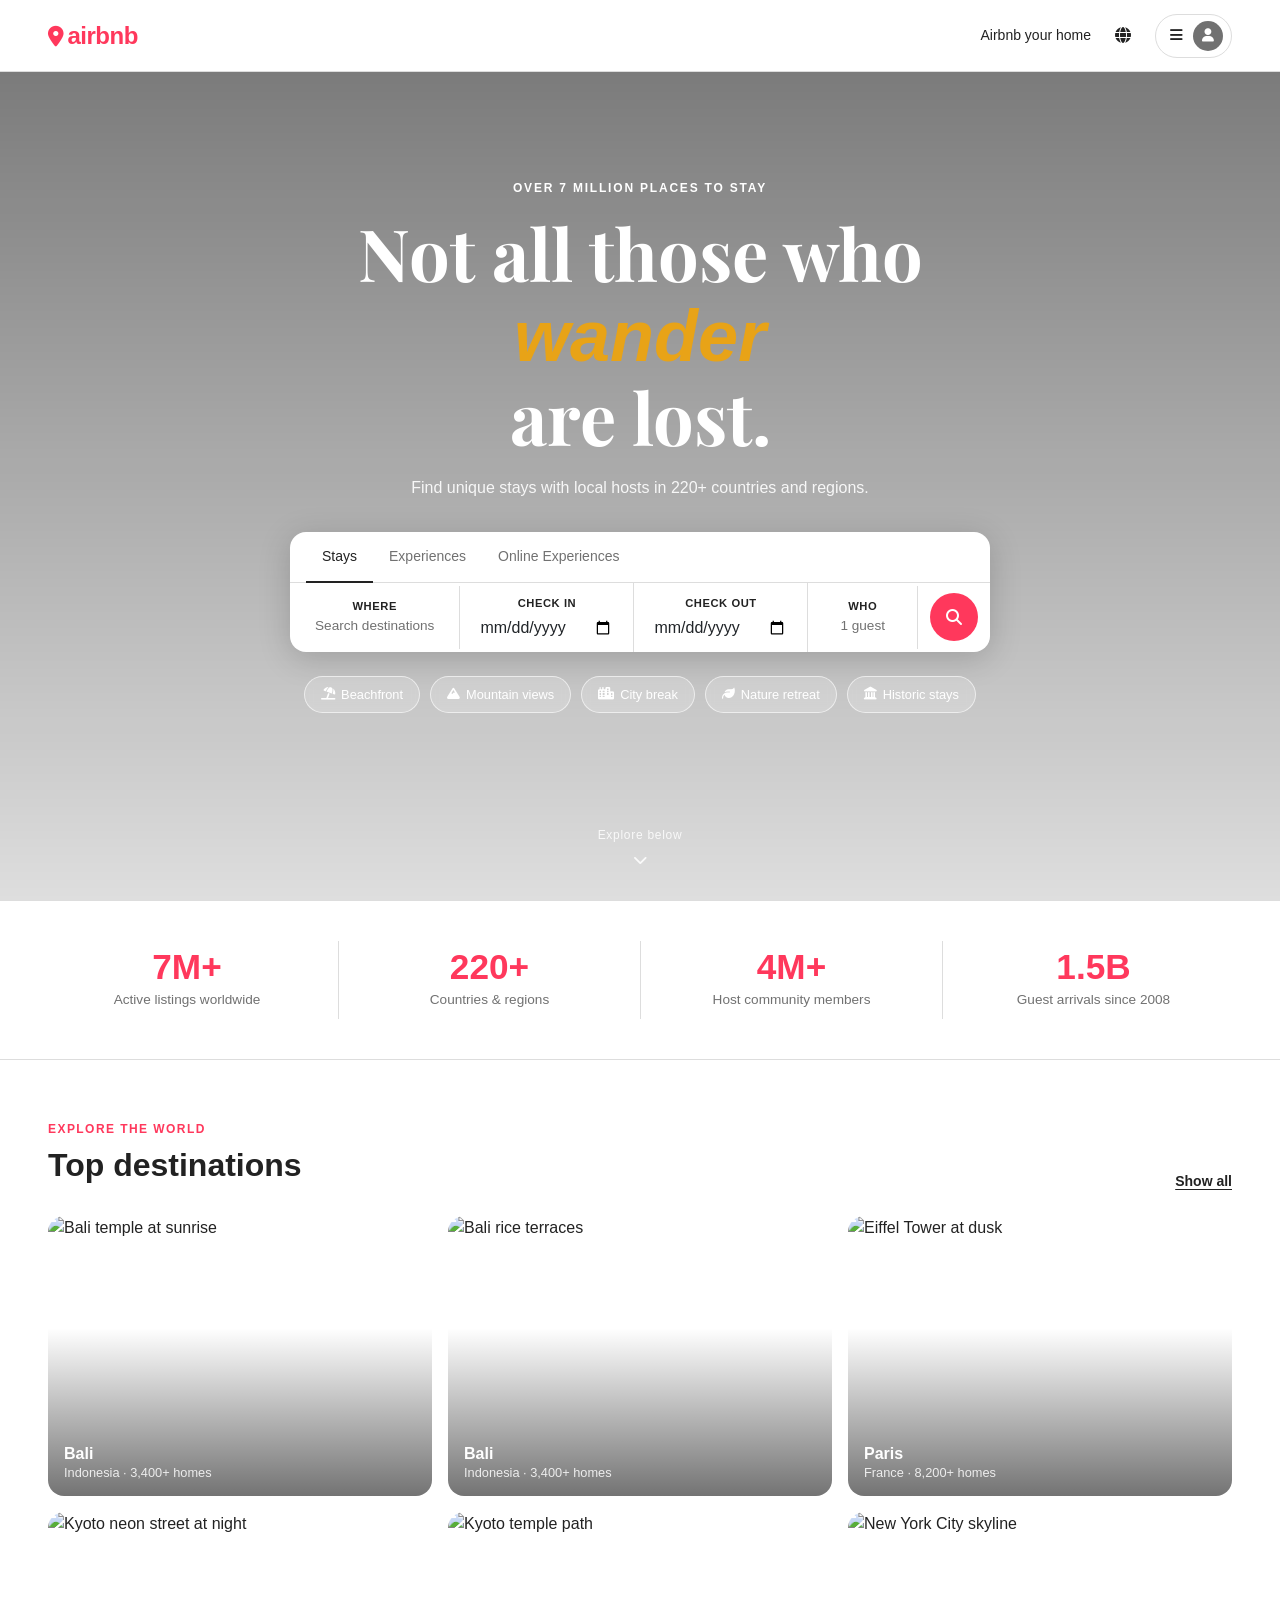
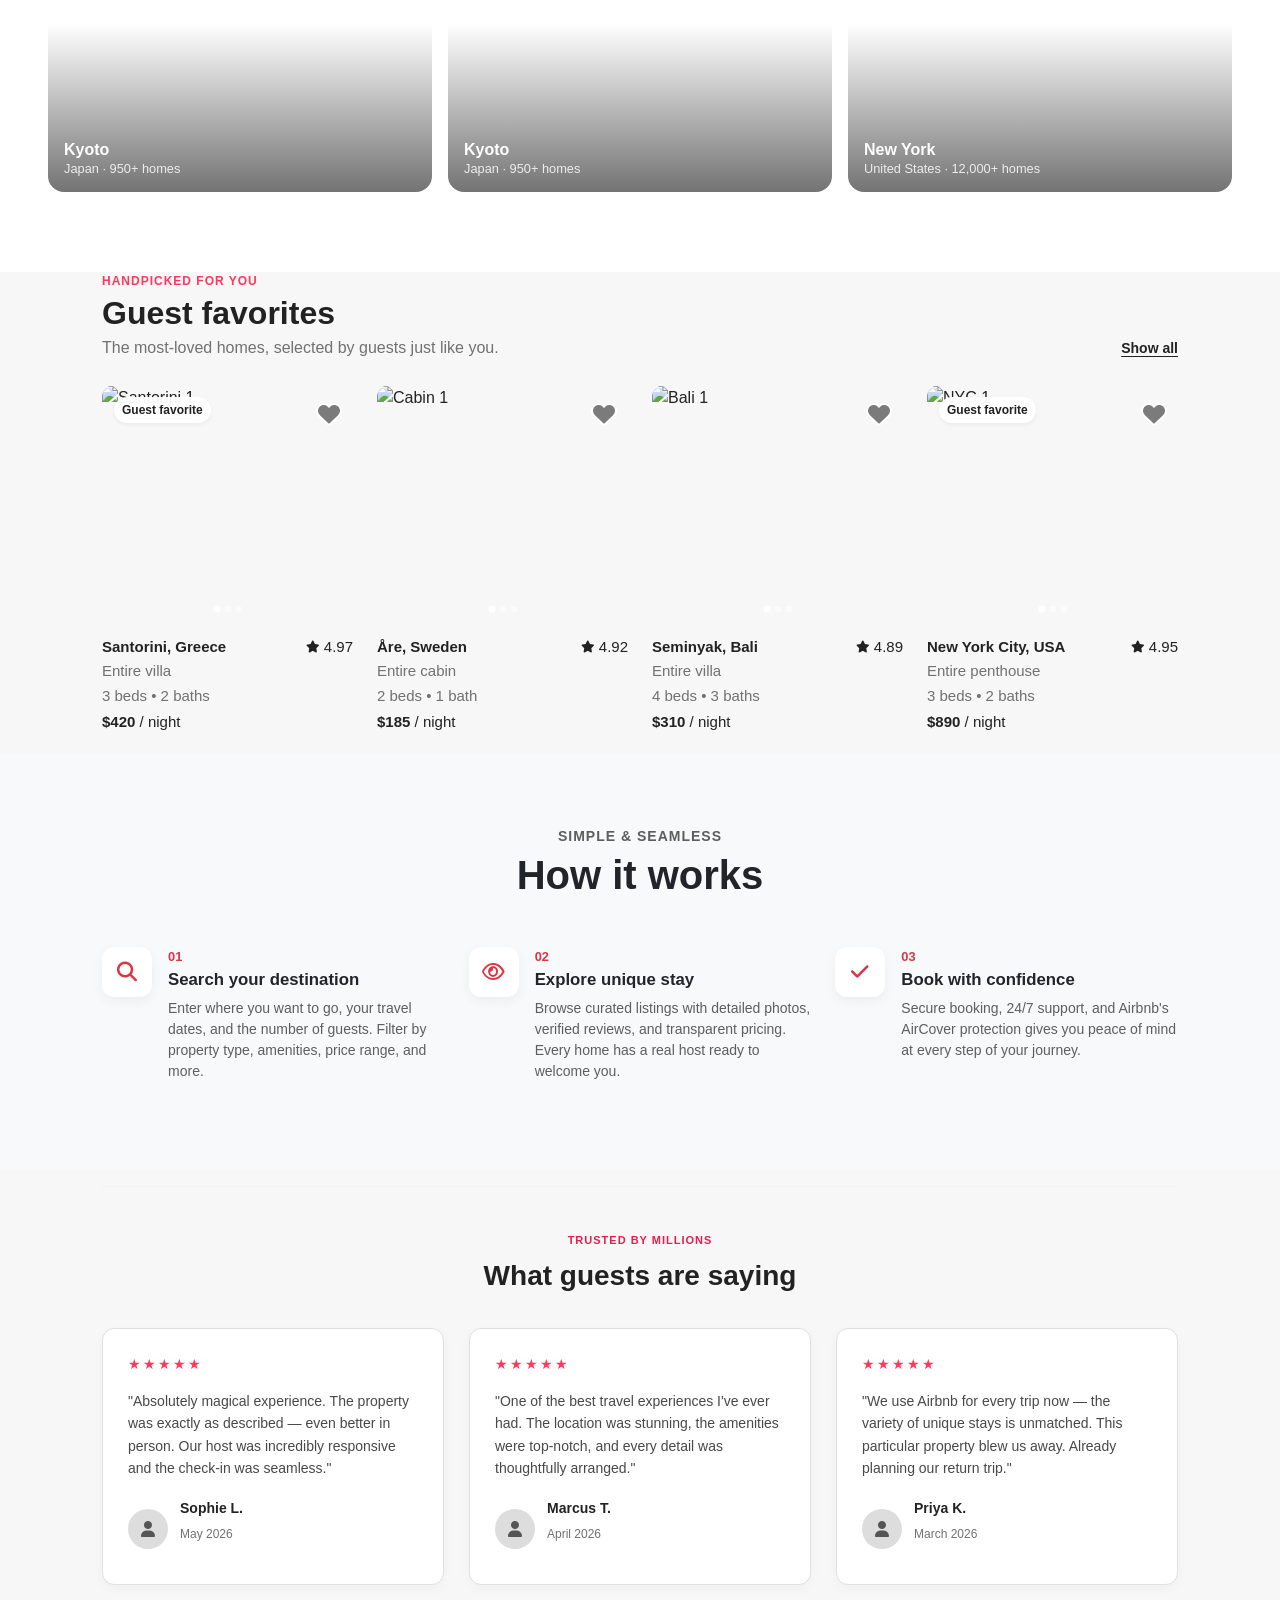
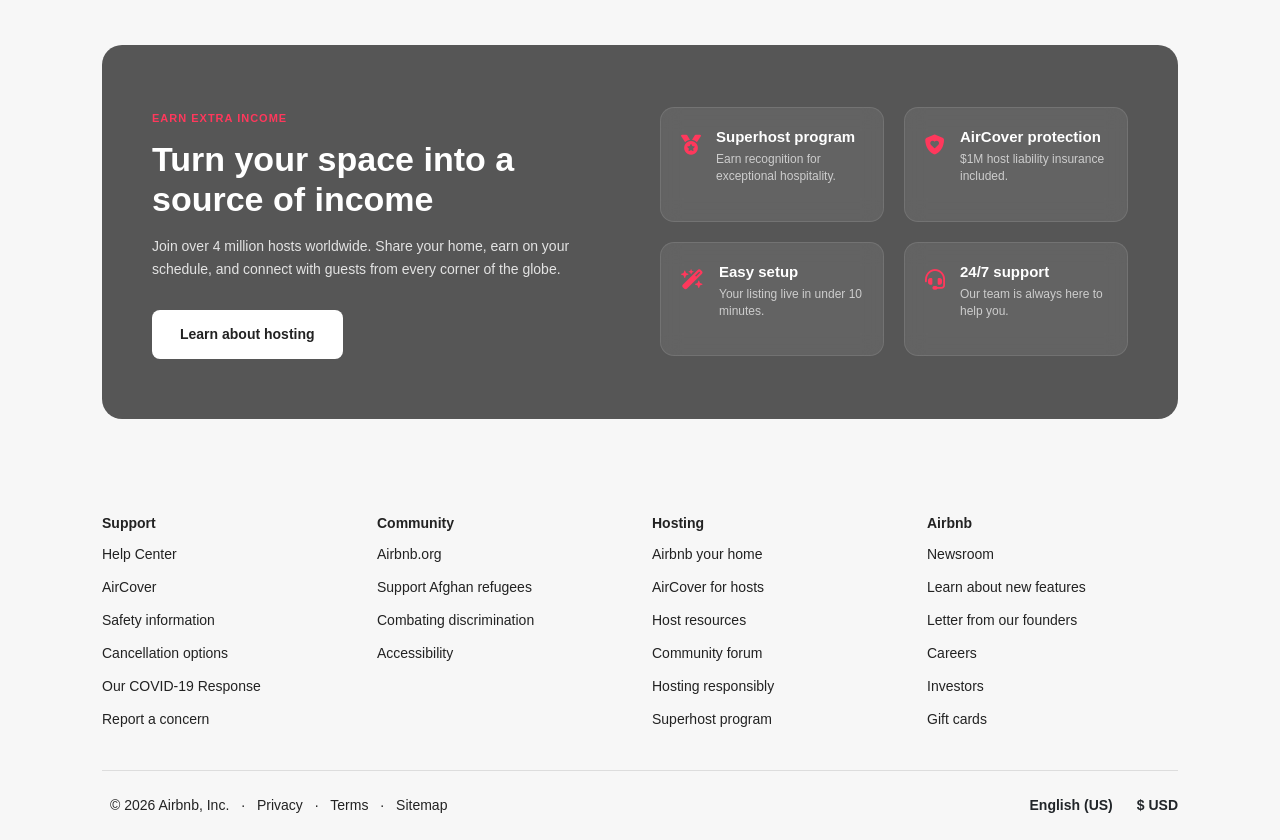
==== commit 01740f2f: "explore page connectivity" ====
--- a/index.html
+++ b/index.html
@@ -3,207 +3,242 @@
 
 <head>
   <meta charset="UTF-8" />
-  <!-- viewport: Critical for responsive design. It scales the page to match the device's native screen width. -->
   <meta name="viewport" content="width=device-width, initial-scale=1.0" />
   <title>Airbnb – Find unique stays</title>
 
   <!-- ============================================================
        EXTERNAL DEPENDENCIES
-       • Bootstrap 5.3 – Core component layout utilities & styles
-       • Font Awesome 6 – Standard icon vectors
-       • Google Fonts – Typography layout library
+       • Bootstrap 5.3 – Grid, utilities, components
+       • Font Awesome 6 – Icons (search, globe, bars, user, etc.)
+       • Google Fonts – Playfair Display (display) + Inter (body)
   ============================================================ -->
   <link href="https://cdn.jsdelivr.net/npm/bootstrap@5.3.3/dist/css/bootstrap.min.css" rel="stylesheet"/>
   <link href="https://cdnjs.cloudflare.com/ajax/libs/font-awesome/6.5.0/css/all.min.css" rel="stylesheet" />
   <link href="https://fonts.googleapis.com/css2?family=Playfair+Display:wght@700&family=Inter:wght@400;500;600&display=swap" rel="stylesheet"/>
 
-  <!-- Custom Stylesheets (Modular layout layers) -->
-  <link rel="stylesheet" href="CSS/utilities.css">
-  <link rel="stylesheet" href="CSS/style.css">
-  <link rel="stylesheet" href="CSS/responsive.css">
-  <link rel="stylesheet" href="CSS/HIW.css">
-  <link rel="stylesheet" href="./CSS/footer.css">
-  <link rel="stylesheet" href="./CSS/guest.css">
-  <link rel="stylesheet" href="CSS/CTA.css">
+  <!-- Custom CSS -->
+    <link rel="stylesheet" href="CSS/utilities.css">
+    <link rel="stylesheet" href="CSS/style.css">
+    <link rel="stylesheet" href="CSS/responsive.css">
+    <link rel="stylesheet" href="CSS/HIW.css">
+    <link rel="stylesheet" href="./CSS/footer.css">
+    <link rel="stylesheet" href="./CSS/guest.css">
+    <link rel="stylesheet" href="CSS/CTA.css">
 </head>
-
 <body>
 
   <!-- ============================================================
        NAVBAR
-       • airbnb-nav: Global custom tracking class for header layout.
-       • d-flex: Converts the container element into a Flexbox context.
-       • align-items-center: Aligns all child nodes vertically in the center.
-       • aria-label: Provides context to screen readers for semantic accessibility.
+       • Sticky top bar: logo | host link | globe | pill (menu+avatar)
+       • Profile dropdown revealed on hover (pure CSS)
   ============================================================ -->
   <nav class="airbnb-nav d-flex align-items-center" aria-label="Main navigation">
-    
-    <!-- 
-       • container-fluid: Spans 100% width across all viewport sizes.
-       • px-4 px-md-5: Left/Right padding defaults to level 4 (1.5rem), scaling up to level 5 (3rem) on Medium devices (≥768px).
-       • justify-content-between: Pushes the items to opposite sides (Logo left, controls right).
-    -->
     <div class="container-fluid px-4 px-md-5 d-flex align-items-center justify-content-between">
 
-      <!-- 
-         • d-inline-flex: Creates an inline flex container so layout takes up only its content width.
-         • gap-2: Adds a 0.5rem automatic space margin between the icon and text.
-         • text-decoration-none: Drops the standard anchor underline style.
-         • fw-bold: Changes font-weight configuration to bold (700 value).
-      -->
-      <a href="index.html" class="nav-logo d-inline-flex align-items-center gap-2 text-decoration-none fw-bold" aria-label="Airbnb home" style="color: #FF385C; font-size: 1.4rem; letter-spacing: -0.5px;">
-         <i class="fa-brands fa-airbnb" style="font-size: 2rem;"></i>
-         <span>airbnb</span>
+      <!-- Logo -->
+      <a href="#" class="nav-logo" aria-label="Airbnb home">
+        <i class="fa-solid fa-location-dot"></i>airbnb
       </a>
 
-      <!-- gap-3: Sets a uniform 1rem separation layout between the links/buttons inside this box -->
+      <!-- Right controls -->
       <div class="d-flex align-items-center gap-3">
 
-        <!-- Custom class for host link styling rules -->
+        <!-- "Airbnb your home" – hidden on mobile via CSS -->
         <a href="#" class="nav-host-link">Airbnb your home</a>
 
-        <!-- Custom language selector button framework -->
+        <!-- Globe / language -->
         <button class="nav-icon-btn" aria-label="Choose language">
           <i class="fa-solid fa-globe"></i>
         </button>
 
-        <!-- 
-           • tabindex="0": Allows non-interactive tags to receive keyboard focus states.
-           • aria-haspopup="true": Informs accessibility systems that this button controls a sub-menu layout.
-        -->
+        <!-- Profile pill with dropdown -->
         <div class="nav-pill" tabindex="0" role="button" aria-haspopup="true" aria-expanded="false" aria-label="Profile and menu">
+          <!-- Hamburger icon -->
           <i class="fa-solid fa-bars" style="font-size:0.9rem; color:var(--brand-dark);"></i>
+          <!-- Avatar circle -->
           <div class="nav-avatar">
             <i class="fa-solid fa-user" style="font-size:0.85rem;"></i>
           </div>
 
-          <!-- dropdown-divider / role="menuitem": Classic menu structure accessibility architecture -->
+          <!-- Dropdown menu (pure-CSS show on hover) -->
           <div class="profile-dropdown" role="menu">
             <a href="#" role="menuitem">Sign up</a>
             <a href="#" role="menuitem">Log in</a>
             <div class="dropdown-divider" role="separator"></div>
             <a href="#" role="menuitem">Airbnb your home</a>
-            <a href="explore.html" role="menuitem" >Explore</a>
+            <a href="explore.html" role="menuitem" class="active">Explore</a>
             <a href="trip.html" role="menuitem">My trips</a>
             <a href="#" role="menuitem">Wishlist</a>
             <div class="dropdown-divider" role="separator"></div>
             <a href="#" role="menuitem">Help centre</a>
           </div>
         </div>
+        <!-- /Profile pill -->
 
       </div>
+      <!-- /Right controls -->
+
     </div>
   </nav>
+  <!-- /NAVBAR -->
 
 
   <!-- ============================================================
        HERO SECTION
-       • Custom full-viewport immersive landscape layout engine.
+       • Full-viewport background image (lake + mountains)
+       • Serif headline with gold "wander" accent
+       • Search card with Stays / Experiences tabs
+       • Category filter pills
+       • Bouncing "Explore below" indicator
   ============================================================ -->
   <section class="hero-section" aria-label="Hero">
+
+    <!-- Background image layer -->
     <div class="hero-bg" role="img" aria-label="Scenic lake surrounded by mountains"></div>
 
+    <!-- Centred headline + search card -->
     <div class="hero-content">
+
+      <!-- Eyebrow label -->
       <p class="hero-eyebrow">Over 7 million places to stay</p>
-      <h1 class="hero-headline">Not all those who<br><span class="accent">wander</span><br>are lost.</h1>
+
+      <!-- Main headline – serif + gold accent word -->
+      <h1 class="hero-headline">
+        Not all those who<br>
+        <span class="accent">wander</span><br>
+        are lost.
+      </h1>
+
+      <!-- Subheadline -->
       <p class="hero-subtext">Find unique stays with local hosts in 220+ countries and regions.</p>
 
-      <!-- ---- Search Card Components ---- -->
+      <!-- ---- Search Card ---- -->
       <div class="search-card" role="search" aria-label="Search for stays">
+
+        <!-- Tab row -->
         <div class="search-tabs" role="tablist">
           <button class="search-tab active" role="tab" aria-selected="true">Stays</button>
           <button class="search-tab" role="tab" aria-selected="false">Experiences</button>
           <button class="search-tab" role="tab" aria-selected="false">Online Experiences</button>
         </div>
 
+        <!-- Input fields + search button -->
         <div class="search-inputs">
+
+          <!-- WHERE -->
           <div class="search-field" role="group" aria-label="Where to search">
             <div class="search-field-label">Where</div>
             <div class="search-field-value">Search destinations</div>
           </div>
 
-          <!-- 
-             • d-block: Forces the label to act as a block element, taking its own line layout.
-             • mb-1: Adds a bottom margin baseline buffer of 0.25rem.
-             • position-relative: Locks inner absolute tracking bounds.
-             • form-control: Standardized Bootstrap input wrapper layer.
-             • border-0 / p-0 / shadow-none / bg-transparent: strips away default input styling defaults.
-          -->
-          <div class="search-field" role="group" aria-label="Check-in date">
-            <label for="check-in-date" class="search-field-label d-block fw-bold mb-1">Check in</label>
-            <div class="search-field-value position-relative">
-              <input type="date" id="check-in-date" class="form-control border-0 p-0 shadow-none bg-transparent" required>
-            </div>
-          </div>
-
-          <div class="search-field" role="group" aria-label="Check-out date">
-            <label for="check-out-date" class="search-field-label d-block fw-bold mb-1">Check out</label>
-            <div class="search-field-value position-relative">
-              <input type="date" id="check-out-date" class="form-control border-0 p-0 shadow-none bg-transparent" required>
-            </div>
-          </div>
-
+          <!-- CHECK IN -->
+        <div class="search-field" role="group" aria-label="Check-in date">
+          <label for="check-in-date" class="search-field-label d-block fw-bold mb-1">Check in</label>
+          <div class="search-field-value position-relative">
+            <input 
+              type="date" 
+              id="check-in-date" 
+              class="form-control border-0 p-0 shadow-none bg-transparent" 
+              required
+            >
+          </div>
+        </div>
+
+
+          <!-- CHECK OUT -->
+        <div class="search-field" role="group" aria-label="Check-out date">
+          <label for="check-out-date" class="search-field-label d-block fw-bold mb-1">Check out</label>
+          <div class="search-field-value position-relative">
+            <input 
+              type="date" 
+              id="check-out-date" 
+              class="form-control border-0 p-0 shadow-none bg-transparent" 
+              required
+            >
+          </div>
+        </div>
+          <!-- WHO -->
           <div class="search-field" role="group" aria-label="Number of guests">
             <div class="search-field-label">Who</div>
             <div class="search-field-value">1 guest</div>
           </div>
 
+          <!-- Search button -->
           <div class="search-btn-wrapper">
             <button class="search-btn" aria-label="Search">
               <i class="fa-solid fa-magnifying-glass"></i>
             </button>
           </div>
-        </div>
+
+        </div>
+        <!-- /Input fields -->
+
       </div>
-
-      <!-- mb-5: Drops a 3rem layout margin separator layout down below the filters pill system -->
-      <div class="hero-pills mb-5" role="list" aria-label="Filter by type">
-        <button class="hero-pill" role="listitem"><i class="fa-solid fa-umbrella-beach"></i> Beachfront</button>
-        <button class="hero-pill" role="listitem"><i class="fa-solid fa-mountain"></i> Mountain views</button>
-        <button class="hero-pill" role="listitem"><i class="fa-solid fa-city"></i> City break</button>
-        <button class="hero-pill" role="listitem"><i class="fa-solid fa-leaf"></i> Nature retreat</button>
-        <button class="hero-pill" role="listitem"><i class="fa-solid fa-landmark"></i> Historic stays</button>
+      <!-- /Search Card -->
+
+      <!-- ---- Category Filter Pills ---- -->
+      <div class="hero-pills" role="list" aria-label="Filter by type">
+        <button class="hero-pill" role="listitem">
+          <i class="fa-solid fa-umbrella-beach"></i> Beachfront
+        </button>
+        <button class="hero-pill" role="listitem">
+          <i class="fa-solid fa-mountain"></i> Mountain views
+        </button>
+        <button class="hero-pill" role="listitem">
+          <i class="fa-solid fa-city"></i> City break
+        </button>
+        <button class="hero-pill" role="listitem">
+          <i class="fa-solid fa-leaf"></i> Nature retreat
+        </button>
+        <button class="hero-pill" role="listitem">
+          <i class="fa-solid fa-landmark"></i> Historic stays
+        </button>
       </div>
+      <!-- /Category Filter Pills -->
+
     </div>
-
-    <!-- aria-hidden="true": Skips interactive element scanning on visual interface cues -->
+    <!-- /hero-content -->
+
+    <!-- ---- Bouncing "Explore below" indicator ---- -->
     <div class="explore-below" aria-hidden="true">
       <span>Explore below</span>
       <i class="fa-solid fa-chevron-down"></i>
     </div>
+    <!-- /Explore below -->
+
   </section>
+  <!-- /HERO SECTION -->
 
 
   <!-- ============================================================
        STAT SECTION
-       • container: Sets fixed layout width scaling points across breakpoint targets.
-       • row: Builds internal Flexbox margin tracks to host column systems cleanly.
-       • text-center: Aligns text inside all internal structures to center bounds.
+       • Four key numbers displayed in a horizontal row
+       • Pink numbers, grey labels, vertical dividers between items
+       • No animations (as per PDF note)
   ============================================================ -->
   <section class="stat-section" aria-label="Key statistics">
-    <div class="container">
+    <div class="container-fluid px-4 px-md-5">
       <div class="row text-center">
 
-        <!-- 
-           • col-6: Takes half the horizontal matrix grid width on mobile devices by default.
-           • col-md-3: Takes 3 out of 12 available grid blocks on Medium screens and higher (≥768px).
-           • py-2: Applies 0.5rem top and bottom safety vertical padding layers.
-        -->
+        <!-- Stat 1: Active listings -->
         <div class="col-6 col-md-3 stat-item py-2">
           <div class="stat-number">7M+</div>
           <div class="stat-label">Active listings worldwide</div>
         </div>
 
+        <!-- Stat 2: Countries & regions -->
         <div class="col-6 col-md-3 stat-item py-2">
           <div class="stat-number">220+</div>
           <div class="stat-label">Countries &amp; regions</div>
         </div>
 
+        <!-- Stat 3: Host community members -->
         <div class="col-6 col-md-3 stat-item py-2">
           <div class="stat-number">4M+</div>
           <div class="stat-label">Host community members</div>
         </div>
 
+        <!-- Stat 4: Guest arrivals -->
         <div class="col-6 col-md-3 stat-item py-2">
           <div class="stat-number">1.5B</div>
           <div class="stat-label">Guest arrivals since 2008</div>
@@ -212,38 +247,50 @@
       </div>
     </div>
   </section>
+  <!-- /STAT SECTION -->
 
 
   <!-- ============================================================
        TOP DESTINATIONS SECTION
+       • Pink eyebrow, bold headline, "Show all" link
+       • 2×3 mosaic grid: two tall cards + one wide card per row
+       • Cards have image + gradient overlay + city name/meta
+       • Hover: image scales up slightly
   ============================================================ -->
   <section class="destinations-section" aria-label="Top destinations">
-    <div class="container">
-
-      <!-- 
-         • align-items-end: Baseline locks the bottom of text blocks and action items together.
-         • mb-4: Pushes structural card content down by 1.5rem via layout margin.
-      -->
+    <div class="container-fluid px-4 px-md-5">
+
+      <!-- Section header row -->
       <div class="d-flex align-items-end justify-content-between mb-4">
         <div>
+          <!-- Pink eyebrow -->
           <p class="section-eyebrow">Explore the world</p>
+          <!-- Bold headline -->
           <h2 class="section-title">Top destinations</h2>
         </div>
+        <!-- Show all link -->
         <a href="explore.html" class="show-all-link">Show all</a>
       </div>
-
-      <!-- g-3: Creates a layout gap space uniform calculation of 1rem wide between cards -->
+      <!-- /Section header -->
+
+      <!-- ---- Destination Grid ---- -->
+      <!--
+        Layout (desktop): two rows of three cards
+        Col widths: 3 | 3 | 6  (Bootstrap 12-grid)
+        Each image card has a text overlay (city name + country · homes)
+      -->
       <div class="row g-3">
 
-        <!-- 
-           • col-12: Takes full card track row width on extra-small views.
-           • col-sm-6: Scales side-by-side split configurations on Small targets (≥576px).
-           • col-md-4: Locks three card layouts per tier on screens (≥768px).
-        -->
+        <!-- Row 1 -->
+
+        <!-- Card 1 – Bali (small left) -->
         <div class="col-12 col-sm-6 col-md-4">
           <article class="dest-card dest-card-tall" aria-label="Bali, Indonesia">
-            <!-- loading="lazy": Postpones offscreen asset loading optimization patterns -->
-            <img src="https://images.unsplash.com/photo-1537996194471-e657df975ab4?w=600&q=80" alt="Bali temple at sunrise" loading="lazy" />
+            <img
+              src="https://images.unsplash.com/photo-1537996194471-e657df975ab4?w=600&q=80"
+              alt="Bali temple at sunrise"
+              loading="lazy"
+            />
             <div class="dest-card-text">
               <div class="dest-card-city">Bali</div>
               <div class="dest-card-meta">Indonesia · 3,400+ homes</div>
@@ -251,9 +298,14 @@
           </article>
         </div>
 
+        <!-- Card 2 – Bali (small centre) -->
         <div class="col-12 col-sm-6 col-md-4">
           <article class="dest-card dest-card-tall" aria-label="Bali, Indonesia (second view)">
-            <img src="https://images.unsplash.com/photo-1552733407-5d5c46c3bb3b?w=600&q=80" alt="Bali rice terraces" loading="lazy" />
+            <img
+              src="https://images.unsplash.com/photo-1552733407-5d5c46c3bb3b?w=600&q=80"
+              alt="Bali rice terraces"
+              loading="lazy"
+            />
             <div class="dest-card-text">
               <div class="dest-card-city">Bali</div>
               <div class="dest-card-meta">Indonesia · 3,400+ homes</div>
@@ -261,9 +313,14 @@
           </article>
         </div>
 
+        <!-- Card 3 – Paris (wide right) -->
         <div class="col-12 col-md-4">
           <article class="dest-card dest-card-tall" aria-label="Paris, France">
-            <img src="https://images.unsplash.com/photo-1502602898657-3e91760cbb34?w=800&q=80" alt="Eiffel Tower at dusk" loading="lazy" />
+            <img
+              src="https://images.unsplash.com/photo-1502602898657-3e91760cbb34?w=800&q=80"
+              alt="Eiffel Tower at dusk"
+              loading="lazy"
+            />
             <div class="dest-card-text">
               <div class="dest-card-city">Paris</div>
               <div class="dest-card-meta">France · 8,200+ homes</div>
@@ -271,9 +328,16 @@
           </article>
         </div>
 
+        <!-- Row 2 -->
+
+        <!-- Card 4 – Kyoto (small left) -->
         <div class="col-12 col-sm-6 col-md-4">
           <article class="dest-card dest-card-short" aria-label="Kyoto, Japan">
-            <img src="https://images.unsplash.com/photo-1528360983277-13d401cdc186?w=600&q=80" alt="Kyoto neon street at night" loading="lazy" />
+            <img
+              src="https://images.unsplash.com/photo-1528360983277-13d401cdc186?w=600&q=80"
+              alt="Kyoto neon street at night"
+              loading="lazy"
+            />
             <div class="dest-card-text">
               <div class="dest-card-city">Kyoto</div>
               <div class="dest-card-meta">Japan · 950+ homes</div>
@@ -281,9 +345,14 @@
           </article>
         </div>
 
+        <!-- Card 5 – Kyoto (small centre) -->
         <div class="col-12 col-sm-6 col-md-4">
           <article class="dest-card dest-card-short" aria-label="Kyoto, Japan (second view)">
-            <img src="https://images.unsplash.com/photo-1493976040374-85c8e12f0c0e?w=600&q=80" alt="Kyoto temple path" loading="lazy" />
+            <img
+              src="https://images.unsplash.com/photo-1493976040374-85c8e12f0c0e?w=600&q=80"
+              alt="Kyoto temple path"
+              loading="lazy"
+            />
             <div class="dest-card-text">
               <div class="dest-card-city">Kyoto</div>
               <div class="dest-card-meta">Japan · 950+ homes</div>
@@ -291,9 +360,14 @@
           </article>
         </div>
 
+        <!-- Card 6 – New York (wide right) -->
         <div class="col-12 col-md-4">
           <article class="dest-card dest-card-short" aria-label="New York, United States">
-            <img src="https://images.unsplash.com/photo-1485871981521-5b1fd3805eee?w=800&q=80" alt="New York City skyline" loading="lazy" />
+            <img
+              src="https://images.unsplash.com/photo-1485871981521-5b1fd3805eee?w=800&q=80"
+              alt="New York City skyline"
+              loading="lazy"
+            />
             <div class="dest-card-text">
               <div class="dest-card-city">New York</div>
               <div class="dest-card-meta">United States · 12,000+ homes</div>
@@ -302,225 +376,199 @@
         </div>
 
       </div>
+      <!-- /Destination Grid -->
+
     </div>
   </section>
-
-
-  <!-- ============================================================
-       GUEST FAVORITES SECTION
-  ============================================================ -->
-  <div class="container">
+  <!-- /TOP DESTINATIONS SECTION -->
+    <!-- ============================================================
+       Dilakshan's Guest cards section start
+  ============================================================ -->
+<div class="container">
+    <!-- Header Section -->
     <div class="section-header">
-      <div>
-        <div class="subtitle">Handpicked for you</div>
-        <h1 class="main-title">Guest favorites</h1>
-        <div class="description">The most-loved homes, selected by guests just like you.</div>
-      </div>
-      <div>
-        <button class="show-all-btn" onclick="alert('Show all clicked!')"><a href="./explore.html"> Show all</a></button>
-      </div>
+        <div>
+            <div class="subtitle">Handpicked for you</div>
+            <h1 class="main-title">Guest favorites</h1>
+            <div class="description">The most-loved homes, selected by guests just like you.</div>
+        </div>
+        <div>
+          <a href="explore.html" class="show-all-link">Show all</a>
+        </div>
     </div>
 
+    <!-- Cards Grid -->
     <div class="row">
-      <!-- 
-         • col-sm-12: Full content stack width configuration below mobile display floors.
-         • col-md-6: Two cards per row format baseline for standard screens (≥768px).
-         • col-lg-4: Transitions cleanly down into three layout systems on large environments (≥992px).
-         • col-xl-3: Locks 4 clean cards across widescreen desktop environments (≥1200px).
-      -->
-      
-      <!-- Card 1 -->
-      <div class="col-xl-3 col-lg-4 col-md-6 col-sm-12">
-        <div class="card-custom" id="card-1">
-          <div class="image-container">
-            <div class="badge-favorite">Guest favorite</div>
-            <button class="like-btn" onclick="toggleLike(this, event)">
-              <i class="fa-solid fa-heart"></i>
-            </button>
-            
-            <div class="nav-arrow prev" onclick="moveSlide('card-1', -1, event)"><i class="fa-solid fa-chevron-left"></i></div>
-            <div class="nav-arrow next" onclick="moveSlide('card-1', 1, event)"><i class="fa-solid fa-chevron-right"></i></div>
-            
-            <div class="carousel-inner-custom" data-index="0">
-              <div class="carousel-slide"><img src="https://images.unsplash.com/photo-1533105079780-92b9be482077?auto=format&fit=crop&w=600&q=80" alt="Santorini 1"></div>
-              <div class="carousel-slide"><img src="https://images.unsplash.com/photo-1570077188670-e3a8d69ac5ff?auto=format&fit=crop&w=600&q=80" alt="Santorini 2"></div>
-              <div class="carousel-slide"><img src="https://images.unsplash.com/photo-1469854523086-cc02fe5d8800?auto=format&fit=crop&w=600&q=80" alt="Santorini 3"></div>
-            </div>
-
-            <div class="dots-container">
-              <div class="dot active"></div>
-              <div class="dot"></div>
-              <div class="dot"></div>
-            </div>
-          </div>
-          <div class="card-details">
-            <div class="location-rating">
-              <span>Santorini, Greece</span>
-              <span class="rating"><i class="fa-solid fa-star star-icon"></i> 4.97</span>
-            </div>
-            <div class="type-details">Entire villa</div>
-            <div class="type-details">3 beds • 2 baths</div>
-            <div class="price-info">$420 <span>/ night</span></div>
-          </div>
-        </div>
-      </div>
-
-      <!-- Card 2 -->
-      <div class="col-xl-3 col-lg-4 col-md-6 col-sm-12">
-        <div class="card-custom" id="card-2">
-          <div class="image-container">
-            <button class="like-btn" onclick="toggleLike(this, event)">
-              <i class="fa-solid fa-heart"></i>
-            </button>
-            
-            <div class="nav-arrow prev" onclick="moveSlide('card-2', -1, event)"><i class="fa-solid fa-chevron-left"></i></div>
-            <div class="nav-arrow next" onclick="moveSlide('card-2', 1, event)"><i class="fa-solid fa-chevron-right"></i></div>
-            
-            <div class="carousel-inner-custom" data-index="0">
-              <div class="carousel-slide"><img src="https://images.unsplash.com/photo-1510798831971-661eb04b3739?auto=format&fit=crop&w=600&q=80" alt="Cabin 1"></div>
-              <div class="carousel-slide"><img src="https://images.unsplash.com/photo-1542718610-a1d656d1884c?auto=format&fit=crop&w=600&q=80" alt="Cabin 2"></div>
-              <div class="carousel-slide"><img src="https://images.unsplash.com/photo-1449034446853-66c86144b0ad?auto=format&fit=crop&w=600&q=80" alt="Cabin 3"></div>
-            </div>
-
-            <div class="dots-container">
-              <div class="dot active"></div>
-              <div class="dot"></div>
-              <div class="dot"></div>
-            </div>
-          </div>
-          <div class="card-details">
-            <div class="location-rating">
-              <span>Åre, Sweden</span>
-              <span class="rating"><i class="fa-solid fa-star star-icon"></i> 4.92</span>
-            </div>
-            <div class="type-details">Entire cabin</div>
-            <div class="type-details">2 beds • 1 bath</div>
-            <div class="price-info">$185 <span>/ night</span></div>
-          </div>
-        </div>
-      </div>
-
-      <!-- Card 3 -->
-      <div class="col-xl-3 col-lg-4 col-md-6 col-sm-12">
-        <div class="card-custom" id="card-3">
-          <div class="image-container">
-            <button class="like-btn" onclick="toggleLike(this, event)">
-              <i class="fa-solid fa-heart"></i>
-            </button>
-            
-            <div class="nav-arrow prev" onclick="moveSlide('card-3', -1, event)"><i class="fa-solid fa-chevron-left"></i></div>
-            <div class="nav-arrow next" onclick="moveSlide('card-3', 1, event)"><i class="fa-solid fa-chevron-right"></i></div>
-            
-            <div class="carousel-inner-custom" data-index="0">
-              <div class="carousel-slide"><img src="https://images.unsplash.com/photo-1537996194471-e657df975ab4?auto=format&fit=crop&w=600&q=80" alt="Bali 1"></div>
-              <div class="carousel-slide"><img src="https://images.unsplash.com/photo-1441974231531-c6227db76b6e?auto=format&fit=crop&w=600&q=80" alt="Bali 2"></div>
-              <div class="carousel-slide"><img src="https://images.unsplash.com/photo-1537953773345-d172ccf13cf1?auto=format&fit=crop&w=600&q=80" alt="Bali 3"></div>
-            </div>
-
-            <div class="dots-container">
-              <div class="dot active"></div>
-              <div class="dot"></div>
-              <div class="dot"></div>
-            </div>
-          </div>
-          <div class="card-details">
-            <div class="location-rating">
-              <span>Seminyak, Bali</span>
-              <span class="rating"><i class="fa-solid fa-star star-icon"></i> 4.89</span>
-            </div>
-            <div class="type-details">Entire villa</div>
-            <div class="type-details">4 beds • 3 baths</div>
-            <div class="price-info">$310 <span>/ night</span></div>
-          </div>
-        </div>
-      </div>
-
-      <!-- Card 4 -->
-      <div class="col-xl-3 col-lg-4 col-md-6 col-sm-12">
-        <div class="card-custom" id="card-4">
-          <div class="image-container">
-            <div class="badge-favorite">Guest favorite</div>
-            <button class="like-btn" onclick="toggleLike(this, event)">
-              <i class="fa-solid fa-heart"></i>
-            </button>
-            
-            <div class="nav-arrow prev" onclick="moveSlide('card-4', -1, event)"><i class="fa-solid fa-chevron-left"></i></div>
-            <div class="nav-arrow next" onclick="moveSlide('card-4', 1, event)"><i class="fa-solid fa-chevron-right"></i></div>
-            
-            <div class="carousel-inner-custom" data-index="0">
-              <div class="carousel-slide"><img src="https://images.unsplash.com/photo-1512917774080-9991f1c4c750?auto=format&fit=crop&w=600&q=80" alt="NYC 1"></div>
-              <div class="carousel-slide"><img src="https://images.unsplash.com/photo-1600585154340-be6161a56a0c?auto=format&fit=crop&w=600&q=80" alt="NYC 2"></div>
-              <div class="carousel-slide"><img src="https://images.unsplash.com/photo-1600607687939-ce8a6c25118c?auto=format&fit=crop&w=600&q=80" alt="NYC 3"></div>
-            </div>
-
-            <div class="dots-container">
-              <div class="dot active"></div>
-              <div class="dot"></div>
-              <div class="dot"></div>
-            </div>
-          </div>
-          <div class="card-details">
-            <div class="location-rating">
-              <span>New York City, USA</span>
-              <span class="rating"><i class="fa-solid fa-star star-icon"></i> 4.95</span>
-            </div>
-            <div class="type-details">Entire penthouse</div>
-            <div class="type-details">3 beds • 2 baths</div>
-            <div class="price-info">$890 <span>/ night</span></div>
-          </div>
-        </div>
-      </div>
-
+        <!-- Card 1 -->
+        <div class="col-xl-3 col-lg-4 col-md-6 col-sm-12">
+            <div class="card-custom" id="card-1">
+                <div class="image-container">
+                    <div class="badge-favorite">Guest favorite</div>
+                    <button class="like-btn" onclick="toggleLike(this, event)">
+                        <i class="fa-solid fa-heart"></i>
+                    </button>
+                    
+                    <div class="nav-arrow prev" onclick="moveSlide('card-1', -1, event)"><i class="fa-solid fa-chevron-left"></i></div>
+                    <div class="nav-arrow next" onclick="moveSlide('card-1', 1, event)"><i class="fa-solid fa-chevron-right"></i></div>
+                    
+                    <div class="carousel-inner-custom" data-index="0">
+                        <div class="carousel-slide"><img src="https://images.unsplash.com/photo-1533105079780-92b9be482077?auto=format&fit=crop&w=600&q=80" alt="Santorini 1"></div>
+                        <div class="carousel-slide"><img src="https://images.unsplash.com/photo-1570077188670-e3a8d69ac5ff?auto=format&fit=crop&w=600&q=80" alt="Santorini 2"></div>
+                        <div class="carousel-slide"><img src="https://images.unsplash.com/photo-1469854523086-cc02fe5d8800?auto=format&fit=crop&w=600&q=80" alt="Santorini 3"></div>
+                    </div>
+
+                    <div class="dots-container">
+                        <div class="dot active"></div>
+                        <div class="dot"></div>
+                        <div class="dot"></div>
+                    </div>
+                </div>
+                <div class="card-details">
+                    <div class="location-rating">
+                        <span>Santorini, Greece</span>
+                        <span class="rating"><i class="fa-solid fa-star star-icon"></i> 4.97</span>
+                    </div>
+                    <div class="type-details">Entire villa</div>
+                    <div class="type-details">3 beds • 2 baths</div>
+                    <div class="price-info">$420 <span>/ night</span></div>
+                </div>
+            </div>
+        </div>
+
+        <!-- Card 2 -->
+        <div class="col-xl-3 col-lg-4 col-md-6 col-sm-12">
+            <div class="card-custom" id="card-2">
+                <div class="image-container">
+                    <button class="like-btn" onclick="toggleLike(this, event)">
+                        <i class="fa-solid fa-heart"></i>
+                    </button>
+                    
+                    <div class="nav-arrow prev" onclick="moveSlide('card-2', -1, event)"><i class="fa-solid fa-chevron-left"></i></div>
+                    <div class="nav-arrow next" onclick="moveSlide('card-2', 1, event)"><i class="fa-solid fa-chevron-right"></i></div>
+                    
+                    <div class="carousel-inner-custom" data-index="0">
+                        <div class="carousel-slide"><img src="https://images.unsplash.com/photo-1510798831971-661eb04b3739?auto=format&fit=crop&w=600&q=80" alt="Cabin 1"></div>
+                        <div class="carousel-slide"><img src="https://images.unsplash.com/photo-1542718610-a1d656d1884c?auto=format&fit=crop&w=600&q=80" alt="Cabin 2"></div>
+                        <div class="carousel-slide"><img src="https://images.unsplash.com/photo-1449034446853-66c86144b0ad?auto=format&fit=crop&w=600&q=80" alt="Cabin 3"></div>
+                    </div>
+
+                    <div class="dots-container">
+                        <div class="dot active"></div>
+                        <div class="dot"></div>
+                        <div class="dot"></div>
+                    </div>
+                </div>
+                <div class="card-details">
+                    <div class="location-rating">
+                        <span>Åre, Sweden</span>
+                        <span class="rating"><i class="fa-solid fa-star star-icon"></i> 4.92</span>
+                    </div>
+                    <div class="type-details">Entire cabin</div>
+                    <div class="type-details">2 beds • 1 bath</div>
+                    <div class="price-info">$185 <span>/ night</span></div>
+                </div>
+            </div>
+        </div>
+
+        <!-- Card 3 -->
+        <div class="col-xl-3 col-lg-4 col-md-6 col-sm-12">
+            <div class="card-custom" id="card-3">
+                <div class="image-container">
+                    <button class="like-btn" onclick="toggleLike(this, event)">
+                        <i class="fa-solid fa-heart"></i>
+                    </button>
+                    
+                    <div class="nav-arrow prev" onclick="moveSlide('card-3', -1, event)"><i class="fa-solid fa-chevron-left"></i></div>
+                    <div class="nav-arrow next" onclick="moveSlide('card-3', 1, event)"><i class="fa-solid fa-chevron-right"></i></div>
+                    
+                    <div class="carousel-inner-custom" data-index="0">
+                        <div class="carousel-slide"><img src="https://images.unsplash.com/photo-1537996194471-e657df975ab4?auto=format&fit=crop&w=600&q=80" alt="Bali 1"></div>
+                        <div class="carousel-slide"><img src="https://images.unsplash.com/photo-1441974231531-c6227db76b6e?auto=format&fit=crop&w=600&q=80" alt="Bali 2"></div>
+                        <div class="carousel-slide"><img src="https://images.unsplash.com/photo-1537953773345-d172ccf13cf1?auto=format&fit=crop&w=600&q=80" alt="Bali 3"></div>
+                    </div>
+
+                    <div class="dots-container">
+                        <div class="dot active"></div>
+                        <div class="dot"></div>
+                        <div class="dot"></div>
+                    </div>
+                </div>
+                <div class="card-details">
+                    <div class="location-rating">
+                        <span>Seminyak, Bali</span>
+                        <span class="rating"><i class="fa-solid fa-star star-icon"></i> 4.89</span>
+                    </div>
+                    <div class="type-details">Entire villa</div>
+                    <div class="type-details">4 beds • 3 baths</div>
+                    <div class="price-info">$310 <span>/ night</span></div>
+                </div>
+            </div>
+        </div>
+
+        <!-- Card 4 -->
+        <div class="col-xl-3 col-lg-4 col-md-6 col-sm-12">
+            <div class="card-custom" id="card-4">
+                <div class="image-container">
+                    <div class="badge-favorite">Guest favorite</div>
+                    <button class="like-btn" onclick="toggleLike(this, event)">
+                        <i class="fa-solid fa-heart"></i>
+                    </button>
+                    
+                    <div class="nav-arrow prev" onclick="moveSlide('card-4', -1, event)"><i class="fa-solid fa-chevron-left"></i></div>
+                    <div class="nav-arrow next" onclick="moveSlide('card-4', 1, event)"><i class="fa-solid fa-chevron-right"></i></div>
+                    
+                    <div class="carousel-inner-custom" data-index="0">
+                        <div class="carousel-slide"><img src="https://images.unsplash.com/photo-1512917774080-9991f1c4c750?auto=format&fit=crop&w=600&q=80" alt="NYC 1"></div>
+                        <div class="carousel-slide"><img src="https://images.unsplash.com/photo-1600585154340-be6161a56a0c?auto=format&fit=crop&w=600&q=80" alt="NYC 2"></div>
+                        <div class="carousel-slide"><img src="https://images.unsplash.com/photo-1600607687939-ce8a6c25118c?auto=format&fit=crop&w=600&q=80" alt="NYC 3"></div>
+                    </div>
+
+                    <div class="dots-container">
+                        <div class="dot active"></div>
+                        <div class="dot"></div>
+                        <div class="dot"></div>
+                    </div>
+                </div>
+                <div class="card-details">
+                    <div class="location-rating">
+                        <span>New York City, USA</span>
+                        <span class="rating"><i class="fa-solid fa-star star-icon"></i> 4.95</span>
+                    </div>
+                    <div class="type-details">Entire penthouse</div>
+                    <div class="type-details">3 beds • 2 baths</div>
+                    <div class="price-info">$890 <span>/ night</span></div>
+                </div>
+            </div>
+        </div>
     </div>
-  </div>
-
-
-  <!-- ============================================================
-       HOW IT WORKS SECTION
-       • py-5: Generates deep vertical padding tracks (3rem top/bottom).
-       • bg-light: Applies Bootstrap's light neutral gray background hue.
-  ============================================================ -->
-  <section class="how-it-works py-5 bg-light">
+</div>
+   <!-- /Dilakshan's Guest cards section end -->
+
+    <!-- ============================================================
+       Lakshana's How it works section start
+  ============================================================ -->
+   <section class="how-it-works py-5 bg-light">
     <div class="container py-4">
-      
-      <!-- mb-5: Pushes down secondary grid content safely by 3rem -->
       <div class="text-center mb-5">
-        <!-- 
-           • text-uppercase: Capitalizes all characters.
-           • text-danger: Applies theme brand secondary color accent (red).
-           • tracking-wide/small: Layout tracking styling overrides.
-        -->
         <p class="text-uppercase text-danger fw-bold tracking-wide small mb-1">Simple & Seamless</p>
         <h2 class="fw-bold text-dark display-6">How it works</h2>
       </div>
 
-      <!-- justify-content-center: Horizontally targets center alignment if column sets collapse down -->
       <div class="row g-4 justify-content-center">
 
-        <!-- Step 1 -->
         <div class="col-lg-4 col-md-6">
-          <!-- 
-             • gap-3: Holds a crisp 1rem buffer space open between the active icon-box and the text content.
-             • align-items-start: Locks alignment bounds to the top edge for text flow safety.
-          -->
           <div class="d-flex align-items-start gap-3">
-            <!-- 
-               • flex-shrink-0: Keeps layout box from collapsing when inner text container expands.
-               • fs-5: Font-size set at level 5 (1.25rem sizing scale).
-            -->
             <div class="icon-box flex-shrink-0 d-flex align-items-center justify-content-center">
               <i class="fa-solid fa-magnifying-glass text-danger fs-5"></i>
             </div>
             <div>
               <span class="step-number text-danger fw-semibold d-block small mb-1">01</span>
               <h5 class="fw-bold text-dark mb-2">Search your destination</h5>
-              <!-- lh-base: Resets text layout tracking line heights back to standard parameters -->
               <p class="text-muted small lh-base">Enter where you want to go, your travel dates, and the number of guests. Filter by property type, amenities, price range, and more.</p>
             </div>
           </div>
         </div>
 
-        <!-- Step 2 -->
         <div class="col-lg-4 col-md-6">
           <div class="d-flex align-items-start gap-3">
             <div class="icon-box flex-shrink-0 d-flex align-items-center justify-content-center">
@@ -534,7 +582,6 @@
           </div>
         </div>
 
-        <!-- Step 3 -->
         <div class="col-lg-4 col-md-6">
           <div class="d-flex align-items-start gap-3">
             <div class="icon-box flex-shrink-0 d-flex align-items-center justify-content-center">
@@ -553,121 +600,120 @@
   </section>
 
 
-  <!-- ============================================================
-       TESTIMONIALS & CTA BANNER SECTION
-  ============================================================ -->
-  <div class="container">
-    <!-- divider: Decorative structural block separating major content shifts -->
-    <hr class="divider">
-
-    <section class="testimonials-section">
-      <span class="tagline">TRUSTED BY MILLIONS</span>
-      <h3 class="testimonials-heading">What guests are saying</h3>
-
-      <div class="testimonials-grid">
-        <!-- Testimonial 1 -->
-        <div class="testimonial-card">
-          <div class="stars">★★★★★</div>
-          <p class="review-text">"Absolutely magical experience. The property was exactly as described — even better in person. Our host was incredibly responsive and the check-in was seamless."</p>
-          <div class="user-info">
-            <div class="avatar"><i class="fa-solid fa-user"></i></div>
-            <div>
-              <h4 class="user-name">Sophie L.</h4>
-              <p class="review-date">May 2026</p>
-            </div>
-          </div>
-        </div>
-
-        <!-- Testimonial 2 -->
-        <div class="testimonial-card">
-          <div class="stars">★★★★★</div>
-          <p class="review-text">"One of the best travel experiences I've ever had. The location was stunning, the amenities were top-notch, and every detail was thoughtfully arranged."</p>
-          <div class="user-info">
-            <div class="avatar"><i class="fa-solid fa-user"></i></div>
-            <div>
-              <h4 class="user-name">Marcus T.</h4>
-              <p class="review-date">April 2026</p>
-            </div>
-          </div>
-        </div>
-
-        <!-- Testimonial 3 -->
-        <div class="testimonial-card">
-          <div class="stars">★★★★★</div>
-          <p class="review-text">"We use Airbnb for every trip now — the variety of unique stays is unmatched. This particular property blew us away. Already planning our return trip."</p>
-          <div class="user-info">
-            <div class="avatar"><i class="fa-solid fa-user"></i></div>
-            <div>
-              <h4 class="user-name">Priya K.</h4>
-              <p class="review-date">March 2026</p>
-            </div>
-          </div>
-        </div>
-      </div>
-    </section>
-
-    <!-- Custom layout banner utilizing grid files hosted in CSS/CTA.css -->
-    <section class="cta-banner">
-      <div class="cta-left">
-        <span class="cta-tagline">EARN EXTRA INCOME</span>
-        <h2 class="cta-title">Turn your space into a source of income</h2>
-        <p class="cta-desc">Join over 4 million hosts worldwide. Share your home, earn on your schedule, and connect with guests from every corner of the globe.</p>
-        <a href="#" class="cta-btn">Learn about hosting</a>
-      </div>
-
-      <div class="cta-right">
-        <div class="feature-box">
-          <div class="feature-icon"><i class="fa-solid fa-medal"></i></div>
-          <div>
-            <h3>Superhost program</h3>
-            <p>Earn recognition for exceptional hospitality.</p>
-          </div>
-        </div>
-        <div class="feature-box">
-          <div class="feature-icon"><i class="fa-solid fa-shield-heart"></i></div>
-          <div>
-            <h3>AirCover protection</h3>
-            <p>$1M host liability insurance included.</p>
-          </div>
-        </div>
-        <div class="feature-box">
-          <div class="feature-icon"><i class="fa-solid fa-wand-magic-sparkles"></i></div>
-          <div>
-            <h3>Easy setup</h3>
-            <p>Your listing live in under 10 minutes.</p>
-          </div>
-        </div>
-        <div class="feature-box">
-          <div class="feature-icon"><i class="fa-solid fa-headset"></i></div>
-          <div>
-            <h3>24/7 support</h3>
-            <p>Our team is always here to help you.</p>
-          </div>
-        </div>
-      </div>
-    </section>
-  </div>
-
-<!-- ============================================================
-        Dilakshan's Footer Section start
-        • pt-5: Applies Level 5 Top Padding (3rem) to give space above footer content.
-        • mt-5: Applies Level 5 Top Margin (3rem) to push the footer away from preceding sections.
-    ============================================================ -->
-    <footer class="pt-5 mt-5">
-        <!-- container: Centers the content and applies responsive max-width thresholds across breakpoints -->
+
+
+
+  
+
+
+    <!-- /Lakshana's  How it works section end -->
+
+    <!-- ============================================================
+       Lakshana's Testimonial and Host CTA Section start
+  ============================================================ -->
+  
+      <div class="container">
+        <hr class="divider">
+
+        <section class="testimonials-section">
+            <span class="tagline">TRUSTED BY MILLIONS</span>
+            <h3 class="testimonials-heading">What guests are saying</h3>
+
+            <div class="testimonials-grid">
+                <div class="testimonial-card">
+                    <div class="stars">★★★★★</div>
+                    <p class="review-text">"Absolutely magical experience. The property was exactly as described — even better in person. Our host was incredibly responsive and the check-in was seamless."</p>
+                    <div class="user-info">
+                        <div class="avatar"><i class="fa-solid fa-user"></i></div>
+                        <div>
+                            <h4 class="user-name">Sophie L.</h4>
+                            <p class="review-date">May 2026</p>
+                        </div>
+                    </div>
+                </div>
+
+                <div class="testimonial-card">
+                    <div class="stars">★★★★★</div>
+                    <p class="review-text">"One of the best travel experiences I've ever had. The location was stunning, the amenities were top-notch, and every detail was thoughtfully arranged."</p>
+                    <div class="user-info">
+                        <div class="avatar"><i class="fa-solid fa-user"></i></div>
+                        <div>
+                            <h4 class="user-name">Marcus T.</h4>
+                            <p class="review-date">April 2026</p>
+                        </div>
+                    </div>
+                </div>
+
+                <div class="testimonial-card">
+                    <div class="stars">★★★★★</div>
+                    <p class="review-text">"We use Airbnb for every trip now — the variety of unique stays is unmatched. This particular property blew us away. Already planning our return trip."</p>
+                    <div class="user-info">
+                        <div class="avatar"><i class="fa-solid fa-user"></i></div>
+                        <div>
+                            <h4 class="user-name">Priya K.</h4>
+                            <p class="review-date">March 2026</p>
+                        </div>
+                    </div>
+                </div>
+            </div>
+        </section>
+
+        <section class="cta-banner">
+            <div class="cta-left">
+                <span class="cta-tagline">EARN EXTRA INCOME</span>
+                <h2 class="cta-title">Turn your space into a source of income</h2>
+                <p class="cta-desc">Join over 4 million hosts worldwide. Share your home, earn on your schedule, and connect with guests from every corner of the globe.</p>
+                <a href="#" class="cta-btn">Learn about hosting</a>
+            </div>
+
+            <div class="cta-right">
+                <div class="feature-box">
+                    <div class="feature-icon"><i class="fa-solid fa-medal"></i></div>
+                    <div>
+                        <h3>Superhost program</h3>
+                        <p>Earn recognition for exceptional hospitality.</p>
+                    </div>
+                </div>
+                <div class="feature-box">
+                    <div class="feature-icon"><i class="fa-solid fa-shield-heart"></i></div>
+                    <div>
+                        <h3>AirCover protection</h3>
+                        <p>$1M host liability insurance included.</p>
+                    </div>
+                </div>
+                <div class="feature-box">
+                    <div class="feature-icon"><i class="fa-solid fa-wand-magic-sparkles"></i></div>
+                    <div>
+                        <h3>Easy setup</h3>
+                        <p>Your listing live in under 10 minutes.</p>
+                    </div>
+                </div>
+                <div class="feature-box">
+                    <div class="feature-icon"><i class="fa-solid fa-headset"></i></div>
+                    <div>
+                        <h3>24/7 support</h3>
+                        <p>Our team is always here to help you.</p>
+                    </div>
+                </div>
+            </div>
+        </section>
+    </div>
+
+
+
+
+
+  
+
+
+    <!-- /Lakshana's  Testimonial and Host CTA Section end -->
+
+    <!-- ============================================================
+       Dilakshan's Footer Section start
+  ============================================================ -->
+<footer class="pt-5 mt-5">
         <div class="container">
-            
-            <!-- 
-               • row: Initializes a flex-wrap container designed to hold column groups.
-               • g-4: Generates a uniform grid gap/gutter spacing of 1.5rem horizontally and vertically.
-               • pb-4: Generates a 1.5rem bottom padding boundary right above the lower legal bar.
-            -->
             <div class="row g-4 pb-4">
-                
-                <!-- 
-                   • col-6: Allocates 6 out of 12 columns (exactly 50% width) on mobile screen sizes.
-                   • col-md-3: Scales down to 3 out of 12 columns (exactly 25% width) on Medium screen breakpoints (≥768px).
-                -->
                 <div class="col-6 col-md-3">
                     <h6>Support</h6>
                     <ul>
@@ -680,7 +726,6 @@
                     </ul>
                 </div>
 
-                <!-- Column 2: Community Links -->
                 <div class="col-6 col-md-3">
                     <h6>Community</h6>
                     <ul>
@@ -691,7 +736,6 @@
                     </ul>
                 </div>
 
-                <!-- Column 3: Hosting Links -->
                 <div class="col-6 col-md-3">
                     <h6>Hosting</h6>
                     <ul>
@@ -704,7 +748,6 @@
                     </ul>
                 </div>
 
-                <!-- Column 4: Company Info Links -->
                 <div class="col-6 col-md-3">
                     <h6>Airbnb</h6>
                     <ul>
@@ -718,27 +761,10 @@
                 </div>
             </div>
 
-            <!-- 
-               • footer-bottom: Custom tracking target for the lower layout row rules.
-               • d-flex: Activates a flexbox context layout container.
-               • flex-column: Automatically flows contents vertically stacked by default (for mobile views).
-               • flex-md-row: Pivots direction to a flat horizontal row layout once screen matches Medium widths (≥768px).
-               • justify-content-between: Drives left and right sides to opposite horizontal walls.
-               • align-items-center: Perfectly aligns legal text and regional selectors vertically along their middle line axis.
-            -->
             <div class="footer-bottom d-flex flex-column flex-md-row justify-content-between align-items-center">
-                
-                <!-- 
-                   • text-center: Centers legal text by default on mobile interfaces.
-                   • text-md-start: Snaps the text back to traditional left-alignment on Medium devices (≥768px).
-                   • mb-3: Sets up a 1rem spacing cushion below the text block on mobile screens.
-                   • mb-md-0: Eliminates the bottom margin completely on screens (≥768px) where flex row layout handles separation.
-                -->
                 <div class="footer-bottom-left text-center text-md-start mb-3 mb-md-0">
-                    <!-- text-danger: Themes the location pinpoint icon with Airbnb's recognizable brand red color accent. me-2: 0.5rem right margin spacing -->
                     <span class="text-danger me-2"><i class="bi bi-geo-alt-fill"></i></span>
                     <span>&copy; 2026 Airbnb, Inc.</span>
-                    <!-- mx-2: Standardized horizontal padding buffer tracking (0.5rem left/right) around inline separation dots (&middot;) -->
                     <span class="mx-2">&middot;</span>
                     <a href="#">Privacy</a>
                     <span class="mx-2">&middot;</span>
@@ -747,11 +773,6 @@
                     <a href="#">Sitemap</a>
                 </div>
 
-                <!-- 
-                   • justify-content-center: Spaces language/currency selections centered on narrow mobile viewports.
-                   • justify-content-md-end: Locks selections to the far right side of the container track on displays (≥768px).
-                   • text-dark: Overrides global link styling variants to present clean, readable dark charcoal typography tones.
-                -->
                 <div class="footer-bottom-right d-flex justify-content-center justify-content-md-end">
                     <a href="#" class="text-dark"><i class="bi bi-globe"></i> English (US)</a>
                     <a href="#" class="text-dark">$ USD</a>
@@ -759,81 +780,57 @@
             </div>
         </div>
     </footer>
-    <!-- /Dilakshan's Footer Section end -->
+    <!-- /Dilakshan's  Footer Section end -->
 
 
   <!-- ============================================================
-       BOOTSTRAP JS 
-       • bundle: Packaged with Popper engine rules to handle complex positional dropdown math scripts smoothly.
-       • defer: Non-blocking script asset parsing routine to guarantee rapid document tree rendering optimization.
+       BOOTSTRAP JS  (bundle includes Popper – needed for dropdowns
+       if Bootstrap's own JS components are ever activated)
   ============================================================ -->
   <script
     src="https://cdn.jsdelivr.net/npm/bootstrap@5.3.3/dist/js/bootstrap.bundle.min.js"
     defer
   ></script>
-
-  <!-- ============================================================
-       CUSTOM COMPONENT INTERACTION LOGIC ENGINE
-  ============================================================ -->
   <script>
-    /**
-     * Card Image Carousel Sliding Matrix Core Engine
-     * @param {string} cardId - Unique identifier attribute matching specific targets.
-     * @param {number} direction - Direction vector mapping steps (-1 for Left slide, 1 for Right slide).
-     * @param {Event} event - Native DOM browser event interception wrapper.
-     */
+    // Slide Navigation Function
     function moveSlide(cardId, direction, event) {
-        // event.stopPropagation(): Halts execution bubble states up through parent containers. 
-        // This stops navigation arrow interactions from mistakenly opening product detail page routing.
-        event.stopPropagation(); 
+        event.stopPropagation(); // Prevents clicking the arrow from triggering card action
         
-        // Element Node Tracking Registry Map
         const card = document.getElementById(cardId);
         const track = card.querySelector('.carousel-inner-custom');
         const dots = card.querySelectorAll('.dot');
         
-        // State Processing Variable Compilers
         let currentIndex = parseInt(track.getAttribute('data-index'));
-        const totalSlides = 3; // Hardbound static carousel limits set inside guest layout card profiles.
+        const totalSlides = 3; // Given as 3 images per card
         
-        // Compute new index state bounds
         currentIndex += direction;
         
-        // Bound Limits Interception Checkers (Infinite loop rotation fallback paths)
         if (currentIndex >= totalSlides) {
-            currentIndex = 0; // Wraps around directly back into first image index slot position.
+            currentIndex = 0;
         } else if (currentIndex < 0) {
-            currentIndex = totalSlides - 1; // Jumps backward into last index file entry track cleanly.
+            currentIndex = totalSlides - 1;
         }
         
-        // Persist computed active pointer position tracking back on the DOM structural target
+        // Update index attribute
         track.setAttribute('data-index', currentIndex);
         
-        // transform / translateX: Moves the structural sliding horizontal image container rail inside its overflow crop box mask.
-        // Each image holds an equivalent 33.333% space track allocation width inside the inner carousel setup.
+        // Apply CSS translate for smooth transition
         const percentage = -(currentIndex * 33.333);
         track.style.transform = `translateX(${percentage}%)`;
         
-        // Toggle Active Indicator Dot Component States
+        // Update Active Dot
         dots.forEach((dot, idx) => {
             if (idx === currentIndex) {
-                dot.classList.add('active'); // Paints highlighted filled indicator ring.
+                dot.classList.add('active');
             } else {
-                dot.classList.remove('active'); // Restores dim layout background visibility tracking values.
+                dot.classList.remove('active');
             }
         });
     }
 
-    /**
-     * Favorites Button Wishlist Toggle Execution Block
-     * @param {HTMLElement} button - Active click target button structure containing vector shape icons.
-     * @param {Event} event - DOM interface interaction handling engine tracker state.
-     */
+    // Like Button Toggle Function
     function toggleLike(button, event) {
-        // Isolates execution event tracking loops so clicks stay localized strictly to icon graphics spaces.
-        event.stopPropagation(); 
-        
-        // classList.toggle: Cycles active heart state on and off, switching color definitions immediately via CSS.
+        event.stopPropagation(); // Prevents clicking the heart from triggering card action
         button.classList.toggle('liked');
     }
   </script>
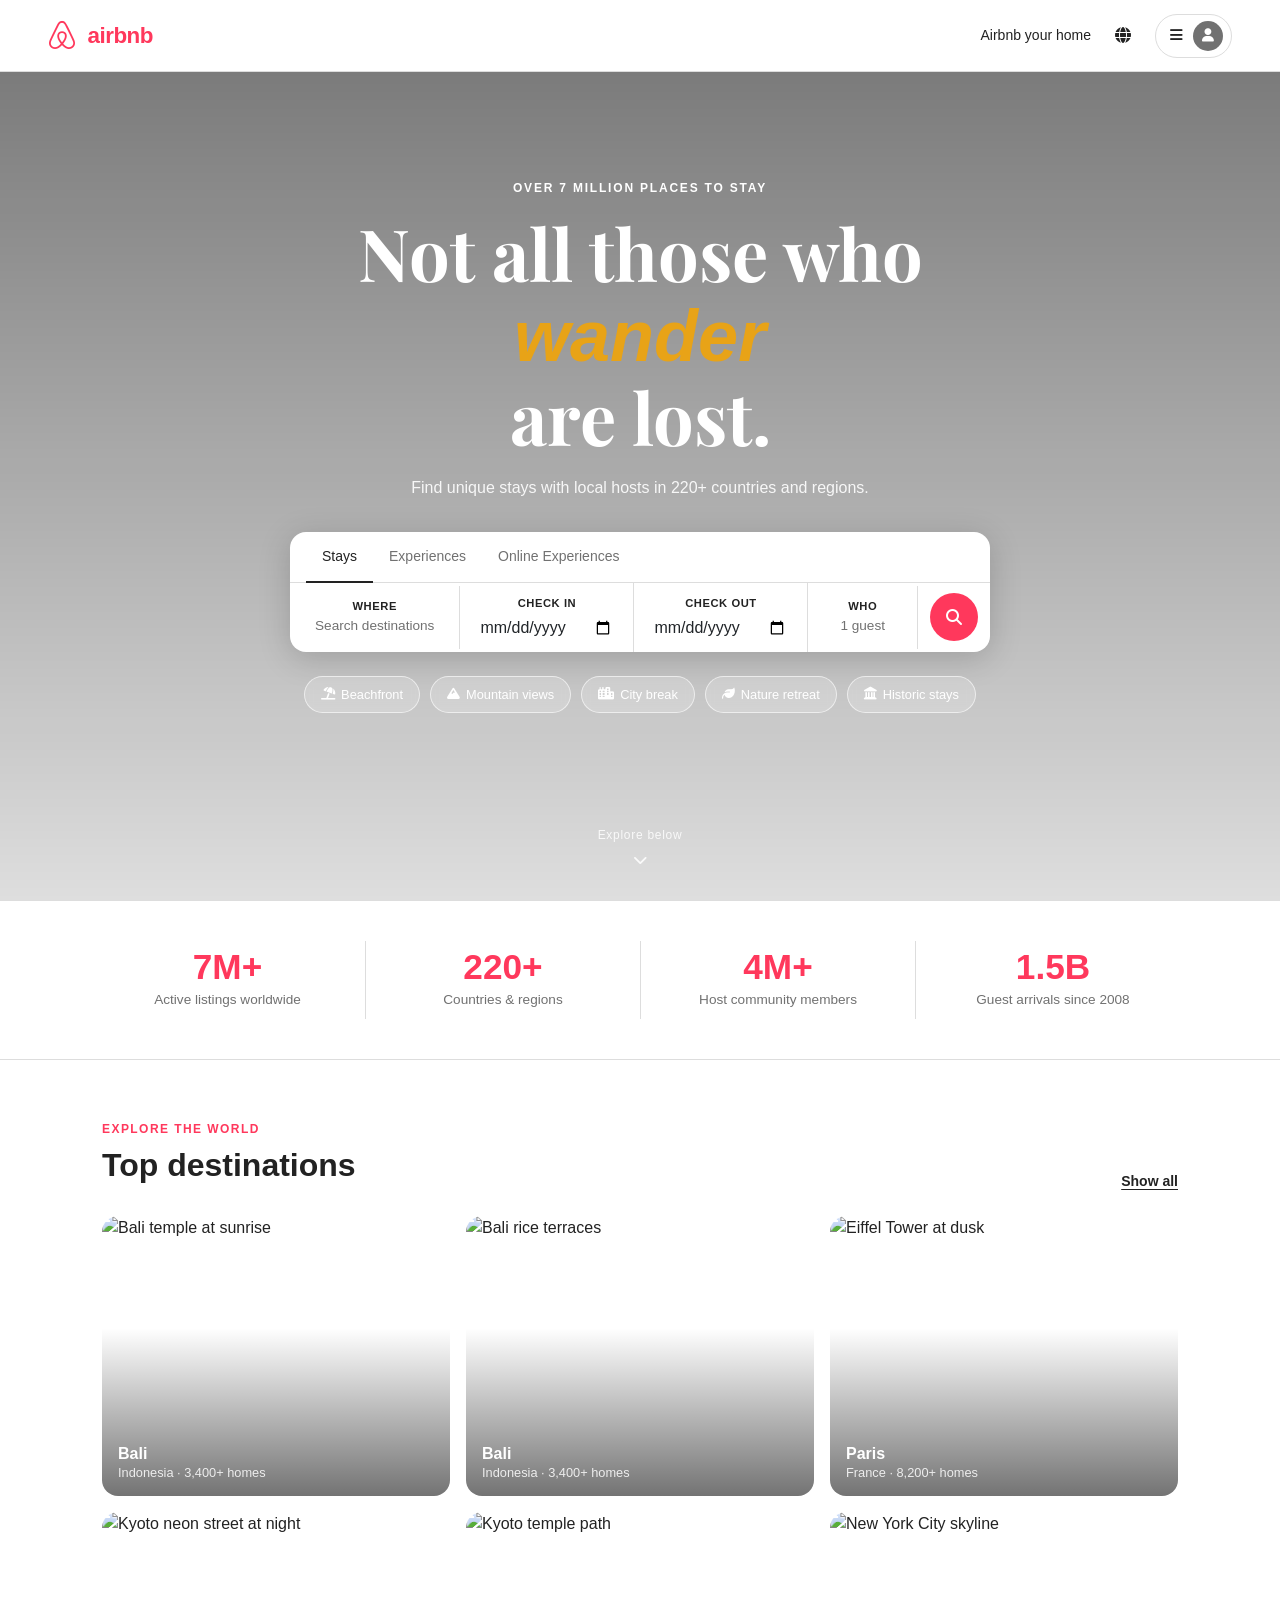
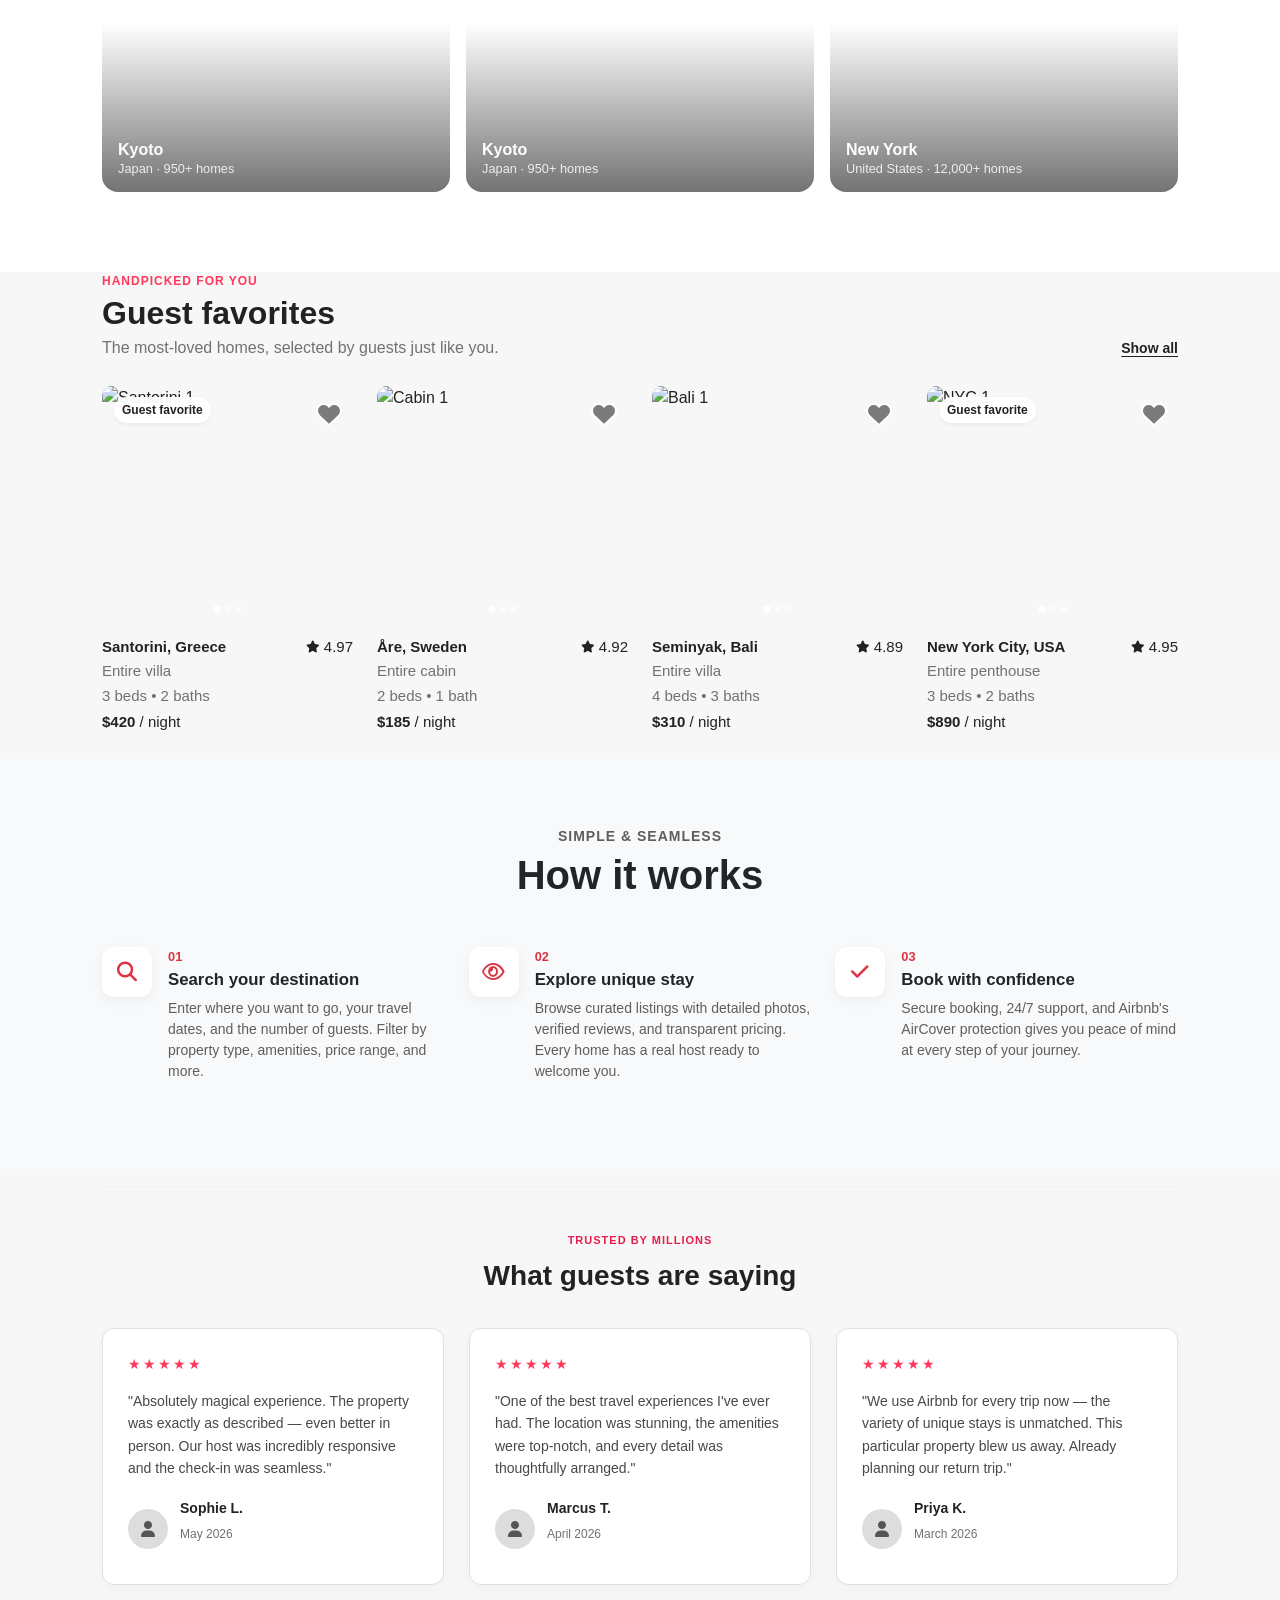
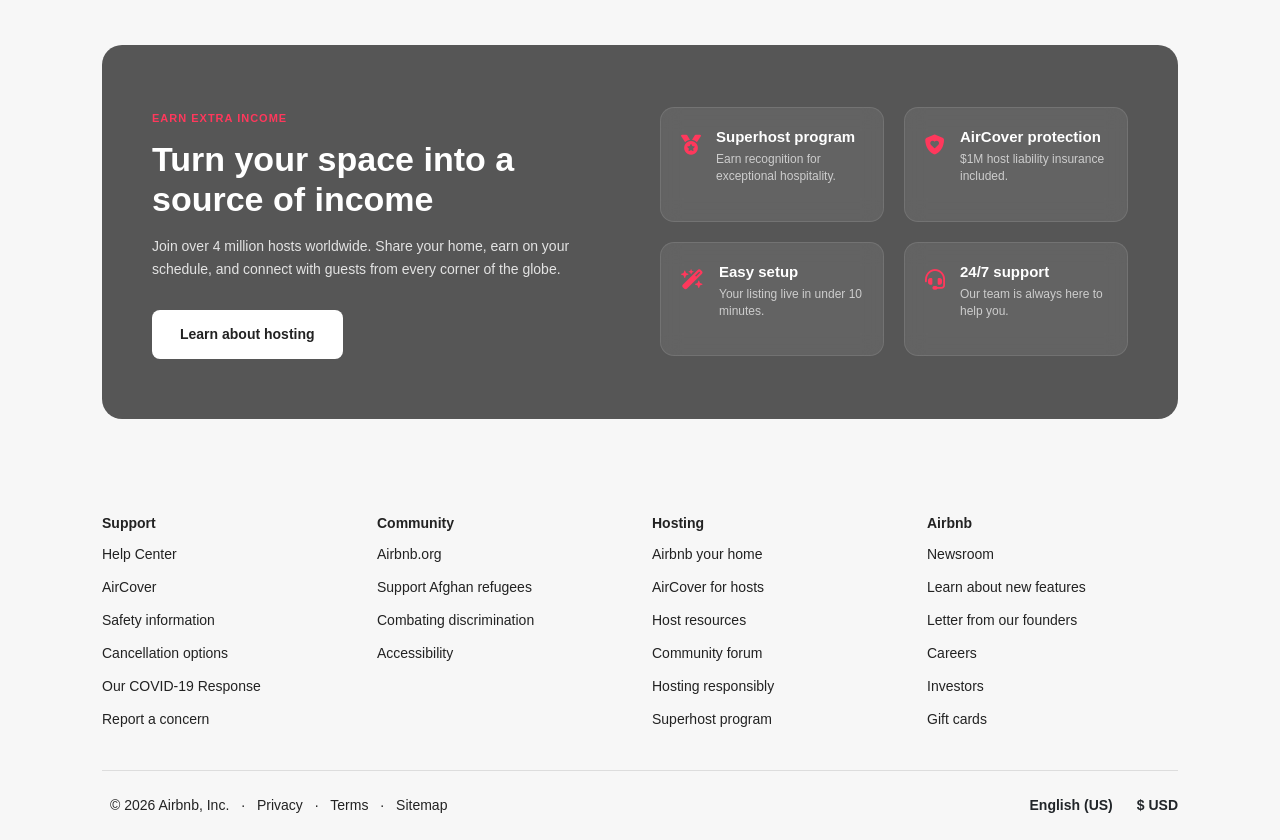
==== commit b8afef1d: "Merge branch 'main' into dilak" ====
--- a/index.html
+++ b/index.html
@@ -3,242 +3,207 @@
 
 <head>
   <meta charset="UTF-8" />
+  <!-- viewport: Critical for responsive design. It scales the page to match the device's native screen width. -->
   <meta name="viewport" content="width=device-width, initial-scale=1.0" />
   <title>Airbnb – Find unique stays</title>
 
   <!-- ============================================================
        EXTERNAL DEPENDENCIES
-       • Bootstrap 5.3 – Grid, utilities, components
-       • Font Awesome 6 – Icons (search, globe, bars, user, etc.)
-       • Google Fonts – Playfair Display (display) + Inter (body)
+       • Bootstrap 5.3 – Core component layout utilities & styles
+       • Font Awesome 6 – Standard icon vectors
+       • Google Fonts – Typography layout library
   ============================================================ -->
   <link href="https://cdn.jsdelivr.net/npm/bootstrap@5.3.3/dist/css/bootstrap.min.css" rel="stylesheet"/>
   <link href="https://cdnjs.cloudflare.com/ajax/libs/font-awesome/6.5.0/css/all.min.css" rel="stylesheet" />
   <link href="https://fonts.googleapis.com/css2?family=Playfair+Display:wght@700&family=Inter:wght@400;500;600&display=swap" rel="stylesheet"/>
 
-  <!-- Custom CSS -->
-    <link rel="stylesheet" href="CSS/utilities.css">
-    <link rel="stylesheet" href="CSS/style.css">
-    <link rel="stylesheet" href="CSS/responsive.css">
-    <link rel="stylesheet" href="CSS/HIW.css">
-    <link rel="stylesheet" href="./CSS/footer.css">
-    <link rel="stylesheet" href="./CSS/guest.css">
-    <link rel="stylesheet" href="CSS/CTA.css">
+  <!-- Custom Stylesheets (Modular layout layers) -->
+  <link rel="stylesheet" href="CSS/utilities.css">
+  <link rel="stylesheet" href="CSS/style.css">
+  <link rel="stylesheet" href="CSS/responsive.css">
+  <link rel="stylesheet" href="CSS/HIW.css">
+  <link rel="stylesheet" href="./CSS/footer.css">
+  <link rel="stylesheet" href="./CSS/guest.css">
+  <link rel="stylesheet" href="CSS/CTA.css">
 </head>
+
 <body>
 
   <!-- ============================================================
        NAVBAR
-       • Sticky top bar: logo | host link | globe | pill (menu+avatar)
-       • Profile dropdown revealed on hover (pure CSS)
+       • airbnb-nav: Global custom tracking class for header layout.
+       • d-flex: Converts the container element into a Flexbox context.
+       • align-items-center: Aligns all child nodes vertically in the center.
+       • aria-label: Provides context to screen readers for semantic accessibility.
   ============================================================ -->
   <nav class="airbnb-nav d-flex align-items-center" aria-label="Main navigation">
+    
+    <!-- 
+       • container-fluid: Spans 100% width across all viewport sizes.
+       • px-4 px-md-5: Left/Right padding defaults to level 4 (1.5rem), scaling up to level 5 (3rem) on Medium devices (≥768px).
+       • justify-content-between: Pushes the items to opposite sides (Logo left, controls right).
+    -->
     <div class="container-fluid px-4 px-md-5 d-flex align-items-center justify-content-between">
 
-      <!-- Logo -->
-      <a href="#" class="nav-logo" aria-label="Airbnb home">
-        <i class="fa-solid fa-location-dot"></i>airbnb
+      <!-- 
+         • d-inline-flex: Creates an inline flex container so layout takes up only its content width.
+         • gap-2: Adds a 0.5rem automatic space margin between the icon and text.
+         • text-decoration-none: Drops the standard anchor underline style.
+         • fw-bold: Changes font-weight configuration to bold (700 value).
+      -->
+      <a href="index.html" class="nav-logo d-inline-flex align-items-center gap-2 text-decoration-none fw-bold" aria-label="Airbnb home" style="color: #FF385C; font-size: 1.4rem; letter-spacing: -0.5px;">
+         <i class="fa-brands fa-airbnb" style="font-size: 2rem;"></i>
+         <span>airbnb</span>
       </a>
 
-      <!-- Right controls -->
+      <!-- gap-3: Sets a uniform 1rem separation layout between the links/buttons inside this box -->
       <div class="d-flex align-items-center gap-3">
 
-        <!-- "Airbnb your home" – hidden on mobile via CSS -->
+        <!-- Custom class for host link styling rules -->
         <a href="#" class="nav-host-link">Airbnb your home</a>
 
-        <!-- Globe / language -->
+        <!-- Custom language selector button framework -->
         <button class="nav-icon-btn" aria-label="Choose language">
           <i class="fa-solid fa-globe"></i>
         </button>
 
-        <!-- Profile pill with dropdown -->
+        <!-- 
+           • tabindex="0": Allows non-interactive tags to receive keyboard focus states.
+           • aria-haspopup="true": Informs accessibility systems that this button controls a sub-menu layout.
+        -->
         <div class="nav-pill" tabindex="0" role="button" aria-haspopup="true" aria-expanded="false" aria-label="Profile and menu">
-          <!-- Hamburger icon -->
           <i class="fa-solid fa-bars" style="font-size:0.9rem; color:var(--brand-dark);"></i>
-          <!-- Avatar circle -->
           <div class="nav-avatar">
             <i class="fa-solid fa-user" style="font-size:0.85rem;"></i>
           </div>
 
-          <!-- Dropdown menu (pure-CSS show on hover) -->
+          <!-- dropdown-divider / role="menuitem": Classic menu structure accessibility architecture -->
           <div class="profile-dropdown" role="menu">
             <a href="#" role="menuitem">Sign up</a>
             <a href="#" role="menuitem">Log in</a>
             <div class="dropdown-divider" role="separator"></div>
             <a href="#" role="menuitem">Airbnb your home</a>
-            <a href="explore.html" role="menuitem" class="active">Explore</a>
+            <a href="explore.html" role="menuitem" >Explore</a>
             <a href="trip.html" role="menuitem">My trips</a>
             <a href="#" role="menuitem">Wishlist</a>
             <div class="dropdown-divider" role="separator"></div>
             <a href="#" role="menuitem">Help centre</a>
           </div>
         </div>
-        <!-- /Profile pill -->
-
-      </div>
-      <!-- /Right controls -->
-
+
+      </div>
     </div>
   </nav>
-  <!-- /NAVBAR -->
 
 
   <!-- ============================================================
        HERO SECTION
-       • Full-viewport background image (lake + mountains)
-       • Serif headline with gold "wander" accent
-       • Search card with Stays / Experiences tabs
-       • Category filter pills
-       • Bouncing "Explore below" indicator
+       • Custom full-viewport immersive landscape layout engine.
   ============================================================ -->
   <section class="hero-section" aria-label="Hero">
-
-    <!-- Background image layer -->
     <div class="hero-bg" role="img" aria-label="Scenic lake surrounded by mountains"></div>
 
-    <!-- Centred headline + search card -->
     <div class="hero-content">
-
-      <!-- Eyebrow label -->
       <p class="hero-eyebrow">Over 7 million places to stay</p>
-
-      <!-- Main headline – serif + gold accent word -->
-      <h1 class="hero-headline">
-        Not all those who<br>
-        <span class="accent">wander</span><br>
-        are lost.
-      </h1>
-
-      <!-- Subheadline -->
+      <h1 class="hero-headline">Not all those who<br><span class="accent">wander</span><br>are lost.</h1>
       <p class="hero-subtext">Find unique stays with local hosts in 220+ countries and regions.</p>
 
-      <!-- ---- Search Card ---- -->
+      <!-- ---- Search Card Components ---- -->
       <div class="search-card" role="search" aria-label="Search for stays">
-
-        <!-- Tab row -->
         <div class="search-tabs" role="tablist">
           <button class="search-tab active" role="tab" aria-selected="true">Stays</button>
           <button class="search-tab" role="tab" aria-selected="false">Experiences</button>
           <button class="search-tab" role="tab" aria-selected="false">Online Experiences</button>
         </div>
 
-        <!-- Input fields + search button -->
         <div class="search-inputs">
-
-          <!-- WHERE -->
           <div class="search-field" role="group" aria-label="Where to search">
             <div class="search-field-label">Where</div>
             <div class="search-field-value">Search destinations</div>
           </div>
 
-          <!-- CHECK IN -->
-        <div class="search-field" role="group" aria-label="Check-in date">
-          <label for="check-in-date" class="search-field-label d-block fw-bold mb-1">Check in</label>
-          <div class="search-field-value position-relative">
-            <input 
-              type="date" 
-              id="check-in-date" 
-              class="form-control border-0 p-0 shadow-none bg-transparent" 
-              required
-            >
-          </div>
-        </div>
-
-
-          <!-- CHECK OUT -->
-        <div class="search-field" role="group" aria-label="Check-out date">
-          <label for="check-out-date" class="search-field-label d-block fw-bold mb-1">Check out</label>
-          <div class="search-field-value position-relative">
-            <input 
-              type="date" 
-              id="check-out-date" 
-              class="form-control border-0 p-0 shadow-none bg-transparent" 
-              required
-            >
-          </div>
-        </div>
-          <!-- WHO -->
+          <!-- 
+             • d-block: Forces the label to act as a block element, taking its own line layout.
+             • mb-1: Adds a bottom margin baseline buffer of 0.25rem.
+             • position-relative: Locks inner absolute tracking bounds.
+             • form-control: Standardized Bootstrap input wrapper layer.
+             • border-0 / p-0 / shadow-none / bg-transparent: strips away default input styling defaults.
+          -->
+          <div class="search-field" role="group" aria-label="Check-in date">
+            <label for="check-in-date" class="search-field-label d-block fw-bold mb-1">Check in</label>
+            <div class="search-field-value position-relative">
+              <input type="date" id="check-in-date" class="form-control border-0 p-0 shadow-none bg-transparent" required>
+            </div>
+          </div>
+
+          <div class="search-field" role="group" aria-label="Check-out date">
+            <label for="check-out-date" class="search-field-label d-block fw-bold mb-1">Check out</label>
+            <div class="search-field-value position-relative">
+              <input type="date" id="check-out-date" class="form-control border-0 p-0 shadow-none bg-transparent" required>
+            </div>
+          </div>
+
           <div class="search-field" role="group" aria-label="Number of guests">
             <div class="search-field-label">Who</div>
             <div class="search-field-value">1 guest</div>
           </div>
 
-          <!-- Search button -->
           <div class="search-btn-wrapper">
             <button class="search-btn" aria-label="Search">
               <i class="fa-solid fa-magnifying-glass"></i>
             </button>
           </div>
-
-        </div>
-        <!-- /Input fields -->
-
-      </div>
-      <!-- /Search Card -->
-
-      <!-- ---- Category Filter Pills ---- -->
-      <div class="hero-pills" role="list" aria-label="Filter by type">
-        <button class="hero-pill" role="listitem">
-          <i class="fa-solid fa-umbrella-beach"></i> Beachfront
-        </button>
-        <button class="hero-pill" role="listitem">
-          <i class="fa-solid fa-mountain"></i> Mountain views
-        </button>
-        <button class="hero-pill" role="listitem">
-          <i class="fa-solid fa-city"></i> City break
-        </button>
-        <button class="hero-pill" role="listitem">
-          <i class="fa-solid fa-leaf"></i> Nature retreat
-        </button>
-        <button class="hero-pill" role="listitem">
-          <i class="fa-solid fa-landmark"></i> Historic stays
-        </button>
-      </div>
-      <!-- /Category Filter Pills -->
-
+        </div>
+      </div>
+
+      <!-- mb-5: Drops a 3rem layout margin separator layout down below the filters pill system -->
+      <div class="hero-pills mb-5" role="list" aria-label="Filter by type">
+        <button class="hero-pill" role="listitem"><i class="fa-solid fa-umbrella-beach"></i> Beachfront</button>
+        <button class="hero-pill" role="listitem"><i class="fa-solid fa-mountain"></i> Mountain views</button>
+        <button class="hero-pill" role="listitem"><i class="fa-solid fa-city"></i> City break</button>
+        <button class="hero-pill" role="listitem"><i class="fa-solid fa-leaf"></i> Nature retreat</button>
+        <button class="hero-pill" role="listitem"><i class="fa-solid fa-landmark"></i> Historic stays</button>
+      </div>
     </div>
-    <!-- /hero-content -->
-
-    <!-- ---- Bouncing "Explore below" indicator ---- -->
+
+    <!-- aria-hidden="true": Skips interactive element scanning on visual interface cues -->
     <div class="explore-below" aria-hidden="true">
       <span>Explore below</span>
       <i class="fa-solid fa-chevron-down"></i>
     </div>
-    <!-- /Explore below -->
-
   </section>
-  <!-- /HERO SECTION -->
 
 
   <!-- ============================================================
        STAT SECTION
-       • Four key numbers displayed in a horizontal row
-       • Pink numbers, grey labels, vertical dividers between items
-       • No animations (as per PDF note)
+       • container: Sets fixed layout width scaling points across breakpoint targets.
+       • row: Builds internal Flexbox margin tracks to host column systems cleanly.
+       • text-center: Aligns text inside all internal structures to center bounds.
   ============================================================ -->
   <section class="stat-section" aria-label="Key statistics">
-    <div class="container-fluid px-4 px-md-5">
+    <div class="container">
       <div class="row text-center">
 
-        <!-- Stat 1: Active listings -->
+        <!-- 
+           • col-6: Takes half the horizontal matrix grid width on mobile devices by default.
+           • col-md-3: Takes 3 out of 12 available grid blocks on Medium screens and higher (≥768px).
+           • py-2: Applies 0.5rem top and bottom safety vertical padding layers.
+        -->
         <div class="col-6 col-md-3 stat-item py-2">
           <div class="stat-number">7M+</div>
           <div class="stat-label">Active listings worldwide</div>
         </div>
 
-        <!-- Stat 2: Countries & regions -->
         <div class="col-6 col-md-3 stat-item py-2">
           <div class="stat-number">220+</div>
           <div class="stat-label">Countries &amp; regions</div>
         </div>
 
-        <!-- Stat 3: Host community members -->
         <div class="col-6 col-md-3 stat-item py-2">
           <div class="stat-number">4M+</div>
           <div class="stat-label">Host community members</div>
         </div>
 
-        <!-- Stat 4: Guest arrivals -->
         <div class="col-6 col-md-3 stat-item py-2">
           <div class="stat-number">1.5B</div>
           <div class="stat-label">Guest arrivals since 2008</div>
@@ -247,50 +212,38 @@
       </div>
     </div>
   </section>
-  <!-- /STAT SECTION -->
 
 
   <!-- ============================================================
        TOP DESTINATIONS SECTION
-       • Pink eyebrow, bold headline, "Show all" link
-       • 2×3 mosaic grid: two tall cards + one wide card per row
-       • Cards have image + gradient overlay + city name/meta
-       • Hover: image scales up slightly
   ============================================================ -->
   <section class="destinations-section" aria-label="Top destinations">
-    <div class="container-fluid px-4 px-md-5">
-
-      <!-- Section header row -->
+    <div class="container">
+
+      <!-- 
+         • align-items-end: Baseline locks the bottom of text blocks and action items together.
+         • mb-4: Pushes structural card content down by 1.5rem via layout margin.
+      -->
       <div class="d-flex align-items-end justify-content-between mb-4">
         <div>
-          <!-- Pink eyebrow -->
           <p class="section-eyebrow">Explore the world</p>
-          <!-- Bold headline -->
           <h2 class="section-title">Top destinations</h2>
         </div>
-        <!-- Show all link -->
         <a href="explore.html" class="show-all-link">Show all</a>
       </div>
-      <!-- /Section header -->
-
-      <!-- ---- Destination Grid ---- -->
-      <!--
-        Layout (desktop): two rows of three cards
-        Col widths: 3 | 3 | 6  (Bootstrap 12-grid)
-        Each image card has a text overlay (city name + country · homes)
-      -->
+
+      <!-- g-3: Creates a layout gap space uniform calculation of 1rem wide between cards -->
       <div class="row g-3">
 
-        <!-- Row 1 -->
-
-        <!-- Card 1 – Bali (small left) -->
+        <!-- 
+           • col-12: Takes full card track row width on extra-small views.
+           • col-sm-6: Scales side-by-side split configurations on Small targets (≥576px).
+           • col-md-4: Locks three card layouts per tier on screens (≥768px).
+        -->
         <div class="col-12 col-sm-6 col-md-4">
           <article class="dest-card dest-card-tall" aria-label="Bali, Indonesia">
-            <img
-              src="https://images.unsplash.com/photo-1537996194471-e657df975ab4?w=600&q=80"
-              alt="Bali temple at sunrise"
-              loading="lazy"
-            />
+            <!-- loading="lazy": Postpones offscreen asset loading optimization patterns -->
+            <img src="https://images.unsplash.com/photo-1537996194471-e657df975ab4?w=600&q=80" alt="Bali temple at sunrise" loading="lazy" />
             <div class="dest-card-text">
               <div class="dest-card-city">Bali</div>
               <div class="dest-card-meta">Indonesia · 3,400+ homes</div>
@@ -298,14 +251,9 @@
           </article>
         </div>
 
-        <!-- Card 2 – Bali (small centre) -->
         <div class="col-12 col-sm-6 col-md-4">
           <article class="dest-card dest-card-tall" aria-label="Bali, Indonesia (second view)">
-            <img
-              src="https://images.unsplash.com/photo-1552733407-5d5c46c3bb3b?w=600&q=80"
-              alt="Bali rice terraces"
-              loading="lazy"
-            />
+            <img src="https://images.unsplash.com/photo-1552733407-5d5c46c3bb3b?w=600&q=80" alt="Bali rice terraces" loading="lazy" />
             <div class="dest-card-text">
               <div class="dest-card-city">Bali</div>
               <div class="dest-card-meta">Indonesia · 3,400+ homes</div>
@@ -313,14 +261,9 @@
           </article>
         </div>
 
-        <!-- Card 3 – Paris (wide right) -->
         <div class="col-12 col-md-4">
           <article class="dest-card dest-card-tall" aria-label="Paris, France">
-            <img
-              src="https://images.unsplash.com/photo-1502602898657-3e91760cbb34?w=800&q=80"
-              alt="Eiffel Tower at dusk"
-              loading="lazy"
-            />
+            <img src="https://images.unsplash.com/photo-1502602898657-3e91760cbb34?w=800&q=80" alt="Eiffel Tower at dusk" loading="lazy" />
             <div class="dest-card-text">
               <div class="dest-card-city">Paris</div>
               <div class="dest-card-meta">France · 8,200+ homes</div>
@@ -328,16 +271,9 @@
           </article>
         </div>
 
-        <!-- Row 2 -->
-
-        <!-- Card 4 – Kyoto (small left) -->
         <div class="col-12 col-sm-6 col-md-4">
           <article class="dest-card dest-card-short" aria-label="Kyoto, Japan">
-            <img
-              src="https://images.unsplash.com/photo-1528360983277-13d401cdc186?w=600&q=80"
-              alt="Kyoto neon street at night"
-              loading="lazy"
-            />
+            <img src="https://images.unsplash.com/photo-1528360983277-13d401cdc186?w=600&q=80" alt="Kyoto neon street at night" loading="lazy" />
             <div class="dest-card-text">
               <div class="dest-card-city">Kyoto</div>
               <div class="dest-card-meta">Japan · 950+ homes</div>
@@ -345,14 +281,9 @@
           </article>
         </div>
 
-        <!-- Card 5 – Kyoto (small centre) -->
         <div class="col-12 col-sm-6 col-md-4">
           <article class="dest-card dest-card-short" aria-label="Kyoto, Japan (second view)">
-            <img
-              src="https://images.unsplash.com/photo-1493976040374-85c8e12f0c0e?w=600&q=80"
-              alt="Kyoto temple path"
-              loading="lazy"
-            />
+            <img src="https://images.unsplash.com/photo-1493976040374-85c8e12f0c0e?w=600&q=80" alt="Kyoto temple path" loading="lazy" />
             <div class="dest-card-text">
               <div class="dest-card-city">Kyoto</div>
               <div class="dest-card-meta">Japan · 950+ homes</div>
@@ -360,14 +291,9 @@
           </article>
         </div>
 
-        <!-- Card 6 – New York (wide right) -->
         <div class="col-12 col-md-4">
           <article class="dest-card dest-card-short" aria-label="New York, United States">
-            <img
-              src="https://images.unsplash.com/photo-1485871981521-5b1fd3805eee?w=800&q=80"
-              alt="New York City skyline"
-              loading="lazy"
-            />
+            <img src="https://images.unsplash.com/photo-1485871981521-5b1fd3805eee?w=800&q=80" alt="New York City skyline" loading="lazy" />
             <div class="dest-card-text">
               <div class="dest-card-city">New York</div>
               <div class="dest-card-meta">United States · 12,000+ homes</div>
@@ -376,16 +302,14 @@
         </div>
 
       </div>
-      <!-- /Destination Grid -->
-
     </div>
   </section>
-  <!-- /TOP DESTINATIONS SECTION -->
-    <!-- ============================================================
-       Dilakshan's Guest cards section start
-  ============================================================ -->
-<div class="container">
-    <!-- Header Section -->
+
+
+  <!-- ============================================================
+       GUEST FAVORITES SECTION
+  ============================================================ -->
+  <div class="container">
     <div class="section-header">
         <div>
             <div class="subtitle">Handpicked for you</div>
@@ -397,178 +321,206 @@
         </div>
     </div>
 
-    <!-- Cards Grid -->
     <div class="row">
-        <!-- Card 1 -->
-        <div class="col-xl-3 col-lg-4 col-md-6 col-sm-12">
-            <div class="card-custom" id="card-1">
-                <div class="image-container">
-                    <div class="badge-favorite">Guest favorite</div>
-                    <button class="like-btn" onclick="toggleLike(this, event)">
-                        <i class="fa-solid fa-heart"></i>
-                    </button>
-                    
-                    <div class="nav-arrow prev" onclick="moveSlide('card-1', -1, event)"><i class="fa-solid fa-chevron-left"></i></div>
-                    <div class="nav-arrow next" onclick="moveSlide('card-1', 1, event)"><i class="fa-solid fa-chevron-right"></i></div>
-                    
-                    <div class="carousel-inner-custom" data-index="0">
-                        <div class="carousel-slide"><img src="https://images.unsplash.com/photo-1533105079780-92b9be482077?auto=format&fit=crop&w=600&q=80" alt="Santorini 1"></div>
-                        <div class="carousel-slide"><img src="https://images.unsplash.com/photo-1570077188670-e3a8d69ac5ff?auto=format&fit=crop&w=600&q=80" alt="Santorini 2"></div>
-                        <div class="carousel-slide"><img src="https://images.unsplash.com/photo-1469854523086-cc02fe5d8800?auto=format&fit=crop&w=600&q=80" alt="Santorini 3"></div>
-                    </div>
-
-                    <div class="dots-container">
-                        <div class="dot active"></div>
-                        <div class="dot"></div>
-                        <div class="dot"></div>
-                    </div>
-                </div>
-                <div class="card-details">
-                    <div class="location-rating">
-                        <span>Santorini, Greece</span>
-                        <span class="rating"><i class="fa-solid fa-star star-icon"></i> 4.97</span>
-                    </div>
-                    <div class="type-details">Entire villa</div>
-                    <div class="type-details">3 beds • 2 baths</div>
-                    <div class="price-info">$420 <span>/ night</span></div>
-                </div>
-            </div>
-        </div>
-
-        <!-- Card 2 -->
-        <div class="col-xl-3 col-lg-4 col-md-6 col-sm-12">
-            <div class="card-custom" id="card-2">
-                <div class="image-container">
-                    <button class="like-btn" onclick="toggleLike(this, event)">
-                        <i class="fa-solid fa-heart"></i>
-                    </button>
-                    
-                    <div class="nav-arrow prev" onclick="moveSlide('card-2', -1, event)"><i class="fa-solid fa-chevron-left"></i></div>
-                    <div class="nav-arrow next" onclick="moveSlide('card-2', 1, event)"><i class="fa-solid fa-chevron-right"></i></div>
-                    
-                    <div class="carousel-inner-custom" data-index="0">
-                        <div class="carousel-slide"><img src="https://images.unsplash.com/photo-1510798831971-661eb04b3739?auto=format&fit=crop&w=600&q=80" alt="Cabin 1"></div>
-                        <div class="carousel-slide"><img src="https://images.unsplash.com/photo-1542718610-a1d656d1884c?auto=format&fit=crop&w=600&q=80" alt="Cabin 2"></div>
-                        <div class="carousel-slide"><img src="https://images.unsplash.com/photo-1449034446853-66c86144b0ad?auto=format&fit=crop&w=600&q=80" alt="Cabin 3"></div>
-                    </div>
-
-                    <div class="dots-container">
-                        <div class="dot active"></div>
-                        <div class="dot"></div>
-                        <div class="dot"></div>
-                    </div>
-                </div>
-                <div class="card-details">
-                    <div class="location-rating">
-                        <span>Åre, Sweden</span>
-                        <span class="rating"><i class="fa-solid fa-star star-icon"></i> 4.92</span>
-                    </div>
-                    <div class="type-details">Entire cabin</div>
-                    <div class="type-details">2 beds • 1 bath</div>
-                    <div class="price-info">$185 <span>/ night</span></div>
-                </div>
-            </div>
-        </div>
-
-        <!-- Card 3 -->
-        <div class="col-xl-3 col-lg-4 col-md-6 col-sm-12">
-            <div class="card-custom" id="card-3">
-                <div class="image-container">
-                    <button class="like-btn" onclick="toggleLike(this, event)">
-                        <i class="fa-solid fa-heart"></i>
-                    </button>
-                    
-                    <div class="nav-arrow prev" onclick="moveSlide('card-3', -1, event)"><i class="fa-solid fa-chevron-left"></i></div>
-                    <div class="nav-arrow next" onclick="moveSlide('card-3', 1, event)"><i class="fa-solid fa-chevron-right"></i></div>
-                    
-                    <div class="carousel-inner-custom" data-index="0">
-                        <div class="carousel-slide"><img src="https://images.unsplash.com/photo-1537996194471-e657df975ab4?auto=format&fit=crop&w=600&q=80" alt="Bali 1"></div>
-                        <div class="carousel-slide"><img src="https://images.unsplash.com/photo-1441974231531-c6227db76b6e?auto=format&fit=crop&w=600&q=80" alt="Bali 2"></div>
-                        <div class="carousel-slide"><img src="https://images.unsplash.com/photo-1537953773345-d172ccf13cf1?auto=format&fit=crop&w=600&q=80" alt="Bali 3"></div>
-                    </div>
-
-                    <div class="dots-container">
-                        <div class="dot active"></div>
-                        <div class="dot"></div>
-                        <div class="dot"></div>
-                    </div>
-                </div>
-                <div class="card-details">
-                    <div class="location-rating">
-                        <span>Seminyak, Bali</span>
-                        <span class="rating"><i class="fa-solid fa-star star-icon"></i> 4.89</span>
-                    </div>
-                    <div class="type-details">Entire villa</div>
-                    <div class="type-details">4 beds • 3 baths</div>
-                    <div class="price-info">$310 <span>/ night</span></div>
-                </div>
-            </div>
-        </div>
-
-        <!-- Card 4 -->
-        <div class="col-xl-3 col-lg-4 col-md-6 col-sm-12">
-            <div class="card-custom" id="card-4">
-                <div class="image-container">
-                    <div class="badge-favorite">Guest favorite</div>
-                    <button class="like-btn" onclick="toggleLike(this, event)">
-                        <i class="fa-solid fa-heart"></i>
-                    </button>
-                    
-                    <div class="nav-arrow prev" onclick="moveSlide('card-4', -1, event)"><i class="fa-solid fa-chevron-left"></i></div>
-                    <div class="nav-arrow next" onclick="moveSlide('card-4', 1, event)"><i class="fa-solid fa-chevron-right"></i></div>
-                    
-                    <div class="carousel-inner-custom" data-index="0">
-                        <div class="carousel-slide"><img src="https://images.unsplash.com/photo-1512917774080-9991f1c4c750?auto=format&fit=crop&w=600&q=80" alt="NYC 1"></div>
-                        <div class="carousel-slide"><img src="https://images.unsplash.com/photo-1600585154340-be6161a56a0c?auto=format&fit=crop&w=600&q=80" alt="NYC 2"></div>
-                        <div class="carousel-slide"><img src="https://images.unsplash.com/photo-1600607687939-ce8a6c25118c?auto=format&fit=crop&w=600&q=80" alt="NYC 3"></div>
-                    </div>
-
-                    <div class="dots-container">
-                        <div class="dot active"></div>
-                        <div class="dot"></div>
-                        <div class="dot"></div>
-                    </div>
-                </div>
-                <div class="card-details">
-                    <div class="location-rating">
-                        <span>New York City, USA</span>
-                        <span class="rating"><i class="fa-solid fa-star star-icon"></i> 4.95</span>
-                    </div>
-                    <div class="type-details">Entire penthouse</div>
-                    <div class="type-details">3 beds • 2 baths</div>
-                    <div class="price-info">$890 <span>/ night</span></div>
-                </div>
-            </div>
-        </div>
+      <!-- 
+         • col-sm-12: Full content stack width configuration below mobile display floors.
+         • col-md-6: Two cards per row format baseline for standard screens (≥768px).
+         • col-lg-4: Transitions cleanly down into three layout systems on large environments (≥992px).
+         • col-xl-3: Locks 4 clean cards across widescreen desktop environments (≥1200px).
+      -->
+      
+      <!-- Card 1 -->
+      <div class="col-xl-3 col-lg-4 col-md-6 col-sm-12">
+        <div class="card-custom" id="card-1">
+          <div class="image-container">
+            <div class="badge-favorite">Guest favorite</div>
+            <button class="like-btn" onclick="toggleLike(this, event)">
+              <i class="fa-solid fa-heart"></i>
+            </button>
+            
+            <div class="nav-arrow prev" onclick="moveSlide('card-1', -1, event)"><i class="fa-solid fa-chevron-left"></i></div>
+            <div class="nav-arrow next" onclick="moveSlide('card-1', 1, event)"><i class="fa-solid fa-chevron-right"></i></div>
+            
+            <div class="carousel-inner-custom" data-index="0">
+              <div class="carousel-slide"><img src="https://images.unsplash.com/photo-1533105079780-92b9be482077?auto=format&fit=crop&w=600&q=80" alt="Santorini 1"></div>
+              <div class="carousel-slide"><img src="https://images.unsplash.com/photo-1570077188670-e3a8d69ac5ff?auto=format&fit=crop&w=600&q=80" alt="Santorini 2"></div>
+              <div class="carousel-slide"><img src="https://images.unsplash.com/photo-1469854523086-cc02fe5d8800?auto=format&fit=crop&w=600&q=80" alt="Santorini 3"></div>
+            </div>
+
+            <div class="dots-container">
+              <div class="dot active"></div>
+              <div class="dot"></div>
+              <div class="dot"></div>
+            </div>
+          </div>
+          <div class="card-details">
+            <div class="location-rating">
+              <span>Santorini, Greece</span>
+              <span class="rating"><i class="fa-solid fa-star star-icon"></i> 4.97</span>
+            </div>
+            <div class="type-details">Entire villa</div>
+            <div class="type-details">3 beds • 2 baths</div>
+            <div class="price-info">$420 <span>/ night</span></div>
+          </div>
+        </div>
+      </div>
+
+      <!-- Card 2 -->
+      <div class="col-xl-3 col-lg-4 col-md-6 col-sm-12">
+        <div class="card-custom" id="card-2">
+          <div class="image-container">
+            <button class="like-btn" onclick="toggleLike(this, event)">
+              <i class="fa-solid fa-heart"></i>
+            </button>
+            
+            <div class="nav-arrow prev" onclick="moveSlide('card-2', -1, event)"><i class="fa-solid fa-chevron-left"></i></div>
+            <div class="nav-arrow next" onclick="moveSlide('card-2', 1, event)"><i class="fa-solid fa-chevron-right"></i></div>
+            
+            <div class="carousel-inner-custom" data-index="0">
+              <div class="carousel-slide"><img src="https://images.unsplash.com/photo-1510798831971-661eb04b3739?auto=format&fit=crop&w=600&q=80" alt="Cabin 1"></div>
+              <div class="carousel-slide"><img src="https://images.unsplash.com/photo-1542718610-a1d656d1884c?auto=format&fit=crop&w=600&q=80" alt="Cabin 2"></div>
+              <div class="carousel-slide"><img src="https://images.unsplash.com/photo-1449034446853-66c86144b0ad?auto=format&fit=crop&w=600&q=80" alt="Cabin 3"></div>
+            </div>
+
+            <div class="dots-container">
+              <div class="dot active"></div>
+              <div class="dot"></div>
+              <div class="dot"></div>
+            </div>
+          </div>
+          <div class="card-details">
+            <div class="location-rating">
+              <span>Åre, Sweden</span>
+              <span class="rating"><i class="fa-solid fa-star star-icon"></i> 4.92</span>
+            </div>
+            <div class="type-details">Entire cabin</div>
+            <div class="type-details">2 beds • 1 bath</div>
+            <div class="price-info">$185 <span>/ night</span></div>
+          </div>
+        </div>
+      </div>
+
+      <!-- Card 3 -->
+      <div class="col-xl-3 col-lg-4 col-md-6 col-sm-12">
+        <div class="card-custom" id="card-3">
+          <div class="image-container">
+            <button class="like-btn" onclick="toggleLike(this, event)">
+              <i class="fa-solid fa-heart"></i>
+            </button>
+            
+            <div class="nav-arrow prev" onclick="moveSlide('card-3', -1, event)"><i class="fa-solid fa-chevron-left"></i></div>
+            <div class="nav-arrow next" onclick="moveSlide('card-3', 1, event)"><i class="fa-solid fa-chevron-right"></i></div>
+            
+            <div class="carousel-inner-custom" data-index="0">
+              <div class="carousel-slide"><img src="https://images.unsplash.com/photo-1537996194471-e657df975ab4?auto=format&fit=crop&w=600&q=80" alt="Bali 1"></div>
+              <div class="carousel-slide"><img src="https://images.unsplash.com/photo-1441974231531-c6227db76b6e?auto=format&fit=crop&w=600&q=80" alt="Bali 2"></div>
+              <div class="carousel-slide"><img src="https://images.unsplash.com/photo-1537953773345-d172ccf13cf1?auto=format&fit=crop&w=600&q=80" alt="Bali 3"></div>
+            </div>
+
+            <div class="dots-container">
+              <div class="dot active"></div>
+              <div class="dot"></div>
+              <div class="dot"></div>
+            </div>
+          </div>
+          <div class="card-details">
+            <div class="location-rating">
+              <span>Seminyak, Bali</span>
+              <span class="rating"><i class="fa-solid fa-star star-icon"></i> 4.89</span>
+            </div>
+            <div class="type-details">Entire villa</div>
+            <div class="type-details">4 beds • 3 baths</div>
+            <div class="price-info">$310 <span>/ night</span></div>
+          </div>
+        </div>
+      </div>
+
+      <!-- Card 4 -->
+      <div class="col-xl-3 col-lg-4 col-md-6 col-sm-12">
+        <div class="card-custom" id="card-4">
+          <div class="image-container">
+            <div class="badge-favorite">Guest favorite</div>
+            <button class="like-btn" onclick="toggleLike(this, event)">
+              <i class="fa-solid fa-heart"></i>
+            </button>
+            
+            <div class="nav-arrow prev" onclick="moveSlide('card-4', -1, event)"><i class="fa-solid fa-chevron-left"></i></div>
+            <div class="nav-arrow next" onclick="moveSlide('card-4', 1, event)"><i class="fa-solid fa-chevron-right"></i></div>
+            
+            <div class="carousel-inner-custom" data-index="0">
+              <div class="carousel-slide"><img src="https://images.unsplash.com/photo-1512917774080-9991f1c4c750?auto=format&fit=crop&w=600&q=80" alt="NYC 1"></div>
+              <div class="carousel-slide"><img src="https://images.unsplash.com/photo-1600585154340-be6161a56a0c?auto=format&fit=crop&w=600&q=80" alt="NYC 2"></div>
+              <div class="carousel-slide"><img src="https://images.unsplash.com/photo-1600607687939-ce8a6c25118c?auto=format&fit=crop&w=600&q=80" alt="NYC 3"></div>
+            </div>
+
+            <div class="dots-container">
+              <div class="dot active"></div>
+              <div class="dot"></div>
+              <div class="dot"></div>
+            </div>
+          </div>
+          <div class="card-details">
+            <div class="location-rating">
+              <span>New York City, USA</span>
+              <span class="rating"><i class="fa-solid fa-star star-icon"></i> 4.95</span>
+            </div>
+            <div class="type-details">Entire penthouse</div>
+            <div class="type-details">3 beds • 2 baths</div>
+            <div class="price-info">$890 <span>/ night</span></div>
+          </div>
+        </div>
+      </div>
+
     </div>
-</div>
-   <!-- /Dilakshan's Guest cards section end -->
-
-    <!-- ============================================================
-       Lakshana's How it works section start
-  ============================================================ -->
-   <section class="how-it-works py-5 bg-light">
+  </div>
+
+
+  <!-- ============================================================
+       HOW IT WORKS SECTION
+       • py-5: Generates deep vertical padding tracks (3rem top/bottom).
+       • bg-light: Applies Bootstrap's light neutral gray background hue.
+  ============================================================ -->
+  <section class="how-it-works py-5 bg-light">
     <div class="container py-4">
+      
+      <!-- mb-5: Pushes down secondary grid content safely by 3rem -->
       <div class="text-center mb-5">
+        <!-- 
+           • text-uppercase: Capitalizes all characters.
+           • text-danger: Applies theme brand secondary color accent (red).
+           • tracking-wide/small: Layout tracking styling overrides.
+        -->
         <p class="text-uppercase text-danger fw-bold tracking-wide small mb-1">Simple & Seamless</p>
         <h2 class="fw-bold text-dark display-6">How it works</h2>
       </div>
 
+      <!-- justify-content-center: Horizontally targets center alignment if column sets collapse down -->
       <div class="row g-4 justify-content-center">
 
+        <!-- Step 1 -->
         <div class="col-lg-4 col-md-6">
+          <!-- 
+             • gap-3: Holds a crisp 1rem buffer space open between the active icon-box and the text content.
+             • align-items-start: Locks alignment bounds to the top edge for text flow safety.
+          -->
           <div class="d-flex align-items-start gap-3">
+            <!-- 
+               • flex-shrink-0: Keeps layout box from collapsing when inner text container expands.
+               • fs-5: Font-size set at level 5 (1.25rem sizing scale).
+            -->
             <div class="icon-box flex-shrink-0 d-flex align-items-center justify-content-center">
               <i class="fa-solid fa-magnifying-glass text-danger fs-5"></i>
             </div>
             <div>
               <span class="step-number text-danger fw-semibold d-block small mb-1">01</span>
               <h5 class="fw-bold text-dark mb-2">Search your destination</h5>
+              <!-- lh-base: Resets text layout tracking line heights back to standard parameters -->
               <p class="text-muted small lh-base">Enter where you want to go, your travel dates, and the number of guests. Filter by property type, amenities, price range, and more.</p>
             </div>
           </div>
         </div>
 
+        <!-- Step 2 -->
         <div class="col-lg-4 col-md-6">
           <div class="d-flex align-items-start gap-3">
             <div class="icon-box flex-shrink-0 d-flex align-items-center justify-content-center">
@@ -582,6 +534,7 @@
           </div>
         </div>
 
+        <!-- Step 3 -->
         <div class="col-lg-4 col-md-6">
           <div class="d-flex align-items-start gap-3">
             <div class="icon-box flex-shrink-0 d-flex align-items-center justify-content-center">
@@ -600,120 +553,121 @@
   </section>
 
 
-
-
-
-  
-
-
-    <!-- /Lakshana's  How it works section end -->
-
-    <!-- ============================================================
-       Lakshana's Testimonial and Host CTA Section start
-  ============================================================ -->
-  
-      <div class="container">
-        <hr class="divider">
-
-        <section class="testimonials-section">
-            <span class="tagline">TRUSTED BY MILLIONS</span>
-            <h3 class="testimonials-heading">What guests are saying</h3>
-
-            <div class="testimonials-grid">
-                <div class="testimonial-card">
-                    <div class="stars">★★★★★</div>
-                    <p class="review-text">"Absolutely magical experience. The property was exactly as described — even better in person. Our host was incredibly responsive and the check-in was seamless."</p>
-                    <div class="user-info">
-                        <div class="avatar"><i class="fa-solid fa-user"></i></div>
-                        <div>
-                            <h4 class="user-name">Sophie L.</h4>
-                            <p class="review-date">May 2026</p>
-                        </div>
-                    </div>
-                </div>
-
-                <div class="testimonial-card">
-                    <div class="stars">★★★★★</div>
-                    <p class="review-text">"One of the best travel experiences I've ever had. The location was stunning, the amenities were top-notch, and every detail was thoughtfully arranged."</p>
-                    <div class="user-info">
-                        <div class="avatar"><i class="fa-solid fa-user"></i></div>
-                        <div>
-                            <h4 class="user-name">Marcus T.</h4>
-                            <p class="review-date">April 2026</p>
-                        </div>
-                    </div>
-                </div>
-
-                <div class="testimonial-card">
-                    <div class="stars">★★★★★</div>
-                    <p class="review-text">"We use Airbnb for every trip now — the variety of unique stays is unmatched. This particular property blew us away. Already planning our return trip."</p>
-                    <div class="user-info">
-                        <div class="avatar"><i class="fa-solid fa-user"></i></div>
-                        <div>
-                            <h4 class="user-name">Priya K.</h4>
-                            <p class="review-date">March 2026</p>
-                        </div>
-                    </div>
-                </div>
-            </div>
-        </section>
-
-        <section class="cta-banner">
-            <div class="cta-left">
-                <span class="cta-tagline">EARN EXTRA INCOME</span>
-                <h2 class="cta-title">Turn your space into a source of income</h2>
-                <p class="cta-desc">Join over 4 million hosts worldwide. Share your home, earn on your schedule, and connect with guests from every corner of the globe.</p>
-                <a href="#" class="cta-btn">Learn about hosting</a>
-            </div>
-
-            <div class="cta-right">
-                <div class="feature-box">
-                    <div class="feature-icon"><i class="fa-solid fa-medal"></i></div>
-                    <div>
-                        <h3>Superhost program</h3>
-                        <p>Earn recognition for exceptional hospitality.</p>
-                    </div>
-                </div>
-                <div class="feature-box">
-                    <div class="feature-icon"><i class="fa-solid fa-shield-heart"></i></div>
-                    <div>
-                        <h3>AirCover protection</h3>
-                        <p>$1M host liability insurance included.</p>
-                    </div>
-                </div>
-                <div class="feature-box">
-                    <div class="feature-icon"><i class="fa-solid fa-wand-magic-sparkles"></i></div>
-                    <div>
-                        <h3>Easy setup</h3>
-                        <p>Your listing live in under 10 minutes.</p>
-                    </div>
-                </div>
-                <div class="feature-box">
-                    <div class="feature-icon"><i class="fa-solid fa-headset"></i></div>
-                    <div>
-                        <h3>24/7 support</h3>
-                        <p>Our team is always here to help you.</p>
-                    </div>
-                </div>
-            </div>
-        </section>
-    </div>
-
-
-
-
-
-  
-
-
-    <!-- /Lakshana's  Testimonial and Host CTA Section end -->
-
-    <!-- ============================================================
-       Dilakshan's Footer Section start
-  ============================================================ -->
-<footer class="pt-5 mt-5">
+  <!-- ============================================================
+       TESTIMONIALS & CTA BANNER SECTION
+  ============================================================ -->
+  <div class="container">
+    <!-- divider: Decorative structural block separating major content shifts -->
+    <hr class="divider">
+
+    <section class="testimonials-section">
+      <span class="tagline">TRUSTED BY MILLIONS</span>
+      <h3 class="testimonials-heading">What guests are saying</h3>
+
+      <div class="testimonials-grid">
+        <!-- Testimonial 1 -->
+        <div class="testimonial-card">
+          <div class="stars">★★★★★</div>
+          <p class="review-text">"Absolutely magical experience. The property was exactly as described — even better in person. Our host was incredibly responsive and the check-in was seamless."</p>
+          <div class="user-info">
+            <div class="avatar"><i class="fa-solid fa-user"></i></div>
+            <div>
+              <h4 class="user-name">Sophie L.</h4>
+              <p class="review-date">May 2026</p>
+            </div>
+          </div>
+        </div>
+
+        <!-- Testimonial 2 -->
+        <div class="testimonial-card">
+          <div class="stars">★★★★★</div>
+          <p class="review-text">"One of the best travel experiences I've ever had. The location was stunning, the amenities were top-notch, and every detail was thoughtfully arranged."</p>
+          <div class="user-info">
+            <div class="avatar"><i class="fa-solid fa-user"></i></div>
+            <div>
+              <h4 class="user-name">Marcus T.</h4>
+              <p class="review-date">April 2026</p>
+            </div>
+          </div>
+        </div>
+
+        <!-- Testimonial 3 -->
+        <div class="testimonial-card">
+          <div class="stars">★★★★★</div>
+          <p class="review-text">"We use Airbnb for every trip now — the variety of unique stays is unmatched. This particular property blew us away. Already planning our return trip."</p>
+          <div class="user-info">
+            <div class="avatar"><i class="fa-solid fa-user"></i></div>
+            <div>
+              <h4 class="user-name">Priya K.</h4>
+              <p class="review-date">March 2026</p>
+            </div>
+          </div>
+        </div>
+      </div>
+    </section>
+
+    <!-- Custom layout banner utilizing grid files hosted in CSS/CTA.css -->
+    <section class="cta-banner">
+      <div class="cta-left">
+        <span class="cta-tagline">EARN EXTRA INCOME</span>
+        <h2 class="cta-title">Turn your space into a source of income</h2>
+        <p class="cta-desc">Join over 4 million hosts worldwide. Share your home, earn on your schedule, and connect with guests from every corner of the globe.</p>
+        <a href="#" class="cta-btn">Learn about hosting</a>
+      </div>
+
+      <div class="cta-right">
+        <div class="feature-box">
+          <div class="feature-icon"><i class="fa-solid fa-medal"></i></div>
+          <div>
+            <h3>Superhost program</h3>
+            <p>Earn recognition for exceptional hospitality.</p>
+          </div>
+        </div>
+        <div class="feature-box">
+          <div class="feature-icon"><i class="fa-solid fa-shield-heart"></i></div>
+          <div>
+            <h3>AirCover protection</h3>
+            <p>$1M host liability insurance included.</p>
+          </div>
+        </div>
+        <div class="feature-box">
+          <div class="feature-icon"><i class="fa-solid fa-wand-magic-sparkles"></i></div>
+          <div>
+            <h3>Easy setup</h3>
+            <p>Your listing live in under 10 minutes.</p>
+          </div>
+        </div>
+        <div class="feature-box">
+          <div class="feature-icon"><i class="fa-solid fa-headset"></i></div>
+          <div>
+            <h3>24/7 support</h3>
+            <p>Our team is always here to help you.</p>
+          </div>
+        </div>
+      </div>
+    </section>
+  </div>
+
+<!-- ============================================================
+        Dilakshan's Footer Section start
+        • pt-5: Applies Level 5 Top Padding (3rem) to give space above footer content.
+        • mt-5: Applies Level 5 Top Margin (3rem) to push the footer away from preceding sections.
+    ============================================================ -->
+    <footer class="pt-5 mt-5">
+        <!-- container: Centers the content and applies responsive max-width thresholds across breakpoints -->
         <div class="container">
+            
+            <!-- 
+               • row: Initializes a flex-wrap container designed to hold column groups.
+               • g-4: Generates a uniform grid gap/gutter spacing of 1.5rem horizontally and vertically.
+               • pb-4: Generates a 1.5rem bottom padding boundary right above the lower legal bar.
+            -->
             <div class="row g-4 pb-4">
+                
+                <!-- 
+                   • col-6: Allocates 6 out of 12 columns (exactly 50% width) on mobile screen sizes.
+                   • col-md-3: Scales down to 3 out of 12 columns (exactly 25% width) on Medium screen breakpoints (≥768px).
+                -->
                 <div class="col-6 col-md-3">
                     <h6>Support</h6>
                     <ul>
@@ -726,6 +680,7 @@
                     </ul>
                 </div>
 
+                <!-- Column 2: Community Links -->
                 <div class="col-6 col-md-3">
                     <h6>Community</h6>
                     <ul>
@@ -736,6 +691,7 @@
                     </ul>
                 </div>
 
+                <!-- Column 3: Hosting Links -->
                 <div class="col-6 col-md-3">
                     <h6>Hosting</h6>
                     <ul>
@@ -748,6 +704,7 @@
                     </ul>
                 </div>
 
+                <!-- Column 4: Company Info Links -->
                 <div class="col-6 col-md-3">
                     <h6>Airbnb</h6>
                     <ul>
@@ -761,10 +718,27 @@
                 </div>
             </div>
 
+            <!-- 
+               • footer-bottom: Custom tracking target for the lower layout row rules.
+               • d-flex: Activates a flexbox context layout container.
+               • flex-column: Automatically flows contents vertically stacked by default (for mobile views).
+               • flex-md-row: Pivots direction to a flat horizontal row layout once screen matches Medium widths (≥768px).
+               • justify-content-between: Drives left and right sides to opposite horizontal walls.
+               • align-items-center: Perfectly aligns legal text and regional selectors vertically along their middle line axis.
+            -->
             <div class="footer-bottom d-flex flex-column flex-md-row justify-content-between align-items-center">
+                
+                <!-- 
+                   • text-center: Centers legal text by default on mobile interfaces.
+                   • text-md-start: Snaps the text back to traditional left-alignment on Medium devices (≥768px).
+                   • mb-3: Sets up a 1rem spacing cushion below the text block on mobile screens.
+                   • mb-md-0: Eliminates the bottom margin completely on screens (≥768px) where flex row layout handles separation.
+                -->
                 <div class="footer-bottom-left text-center text-md-start mb-3 mb-md-0">
+                    <!-- text-danger: Themes the location pinpoint icon with Airbnb's recognizable brand red color accent. me-2: 0.5rem right margin spacing -->
                     <span class="text-danger me-2"><i class="bi bi-geo-alt-fill"></i></span>
                     <span>&copy; 2026 Airbnb, Inc.</span>
+                    <!-- mx-2: Standardized horizontal padding buffer tracking (0.5rem left/right) around inline separation dots (&middot;) -->
                     <span class="mx-2">&middot;</span>
                     <a href="#">Privacy</a>
                     <span class="mx-2">&middot;</span>
@@ -773,6 +747,11 @@
                     <a href="#">Sitemap</a>
                 </div>
 
+                <!-- 
+                   • justify-content-center: Spaces language/currency selections centered on narrow mobile viewports.
+                   • justify-content-md-end: Locks selections to the far right side of the container track on displays (≥768px).
+                   • text-dark: Overrides global link styling variants to present clean, readable dark charcoal typography tones.
+                -->
                 <div class="footer-bottom-right d-flex justify-content-center justify-content-md-end">
                     <a href="#" class="text-dark"><i class="bi bi-globe"></i> English (US)</a>
                     <a href="#" class="text-dark">$ USD</a>
@@ -780,57 +759,81 @@
             </div>
         </div>
     </footer>
-    <!-- /Dilakshan's  Footer Section end -->
-
-
-  <!-- ============================================================
-       BOOTSTRAP JS  (bundle includes Popper – needed for dropdowns
-       if Bootstrap's own JS components are ever activated)
+    <!-- /Dilakshan's Footer Section end -->
+
+
+  <!-- ============================================================
+       BOOTSTRAP JS 
+       • bundle: Packaged with Popper engine rules to handle complex positional dropdown math scripts smoothly.
+       • defer: Non-blocking script asset parsing routine to guarantee rapid document tree rendering optimization.
   ============================================================ -->
   <script
     src="https://cdn.jsdelivr.net/npm/bootstrap@5.3.3/dist/js/bootstrap.bundle.min.js"
     defer
   ></script>
+
+  <!-- ============================================================
+       CUSTOM COMPONENT INTERACTION LOGIC ENGINE
+  ============================================================ -->
   <script>
-    // Slide Navigation Function
+    /**
+     * Card Image Carousel Sliding Matrix Core Engine
+     * @param {string} cardId - Unique identifier attribute matching specific targets.
+     * @param {number} direction - Direction vector mapping steps (-1 for Left slide, 1 for Right slide).
+     * @param {Event} event - Native DOM browser event interception wrapper.
+     */
     function moveSlide(cardId, direction, event) {
-        event.stopPropagation(); // Prevents clicking the arrow from triggering card action
+        // event.stopPropagation(): Halts execution bubble states up through parent containers. 
+        // This stops navigation arrow interactions from mistakenly opening product detail page routing.
+        event.stopPropagation(); 
         
+        // Element Node Tracking Registry Map
         const card = document.getElementById(cardId);
         const track = card.querySelector('.carousel-inner-custom');
         const dots = card.querySelectorAll('.dot');
         
+        // State Processing Variable Compilers
         let currentIndex = parseInt(track.getAttribute('data-index'));
-        const totalSlides = 3; // Given as 3 images per card
+        const totalSlides = 3; // Hardbound static carousel limits set inside guest layout card profiles.
         
+        // Compute new index state bounds
         currentIndex += direction;
         
+        // Bound Limits Interception Checkers (Infinite loop rotation fallback paths)
         if (currentIndex >= totalSlides) {
-            currentIndex = 0;
+            currentIndex = 0; // Wraps around directly back into first image index slot position.
         } else if (currentIndex < 0) {
-            currentIndex = totalSlides - 1;
+            currentIndex = totalSlides - 1; // Jumps backward into last index file entry track cleanly.
         }
         
-        // Update index attribute
+        // Persist computed active pointer position tracking back on the DOM structural target
         track.setAttribute('data-index', currentIndex);
         
-        // Apply CSS translate for smooth transition
+        // transform / translateX: Moves the structural sliding horizontal image container rail inside its overflow crop box mask.
+        // Each image holds an equivalent 33.333% space track allocation width inside the inner carousel setup.
         const percentage = -(currentIndex * 33.333);
         track.style.transform = `translateX(${percentage}%)`;
         
-        // Update Active Dot
+        // Toggle Active Indicator Dot Component States
         dots.forEach((dot, idx) => {
             if (idx === currentIndex) {
-                dot.classList.add('active');
+                dot.classList.add('active'); // Paints highlighted filled indicator ring.
             } else {
-                dot.classList.remove('active');
+                dot.classList.remove('active'); // Restores dim layout background visibility tracking values.
             }
         });
     }
 
-    // Like Button Toggle Function
+    /**
+     * Favorites Button Wishlist Toggle Execution Block
+     * @param {HTMLElement} button - Active click target button structure containing vector shape icons.
+     * @param {Event} event - DOM interface interaction handling engine tracker state.
+     */
     function toggleLike(button, event) {
-        event.stopPropagation(); // Prevents clicking the heart from triggering card action
+        // Isolates execution event tracking loops so clicks stay localized strictly to icon graphics spaces.
+        event.stopPropagation(); 
+        
+        // classList.toggle: Cycles active heart state on and off, switching color definitions immediately via CSS.
         button.classList.toggle('liked');
     }
   </script>
